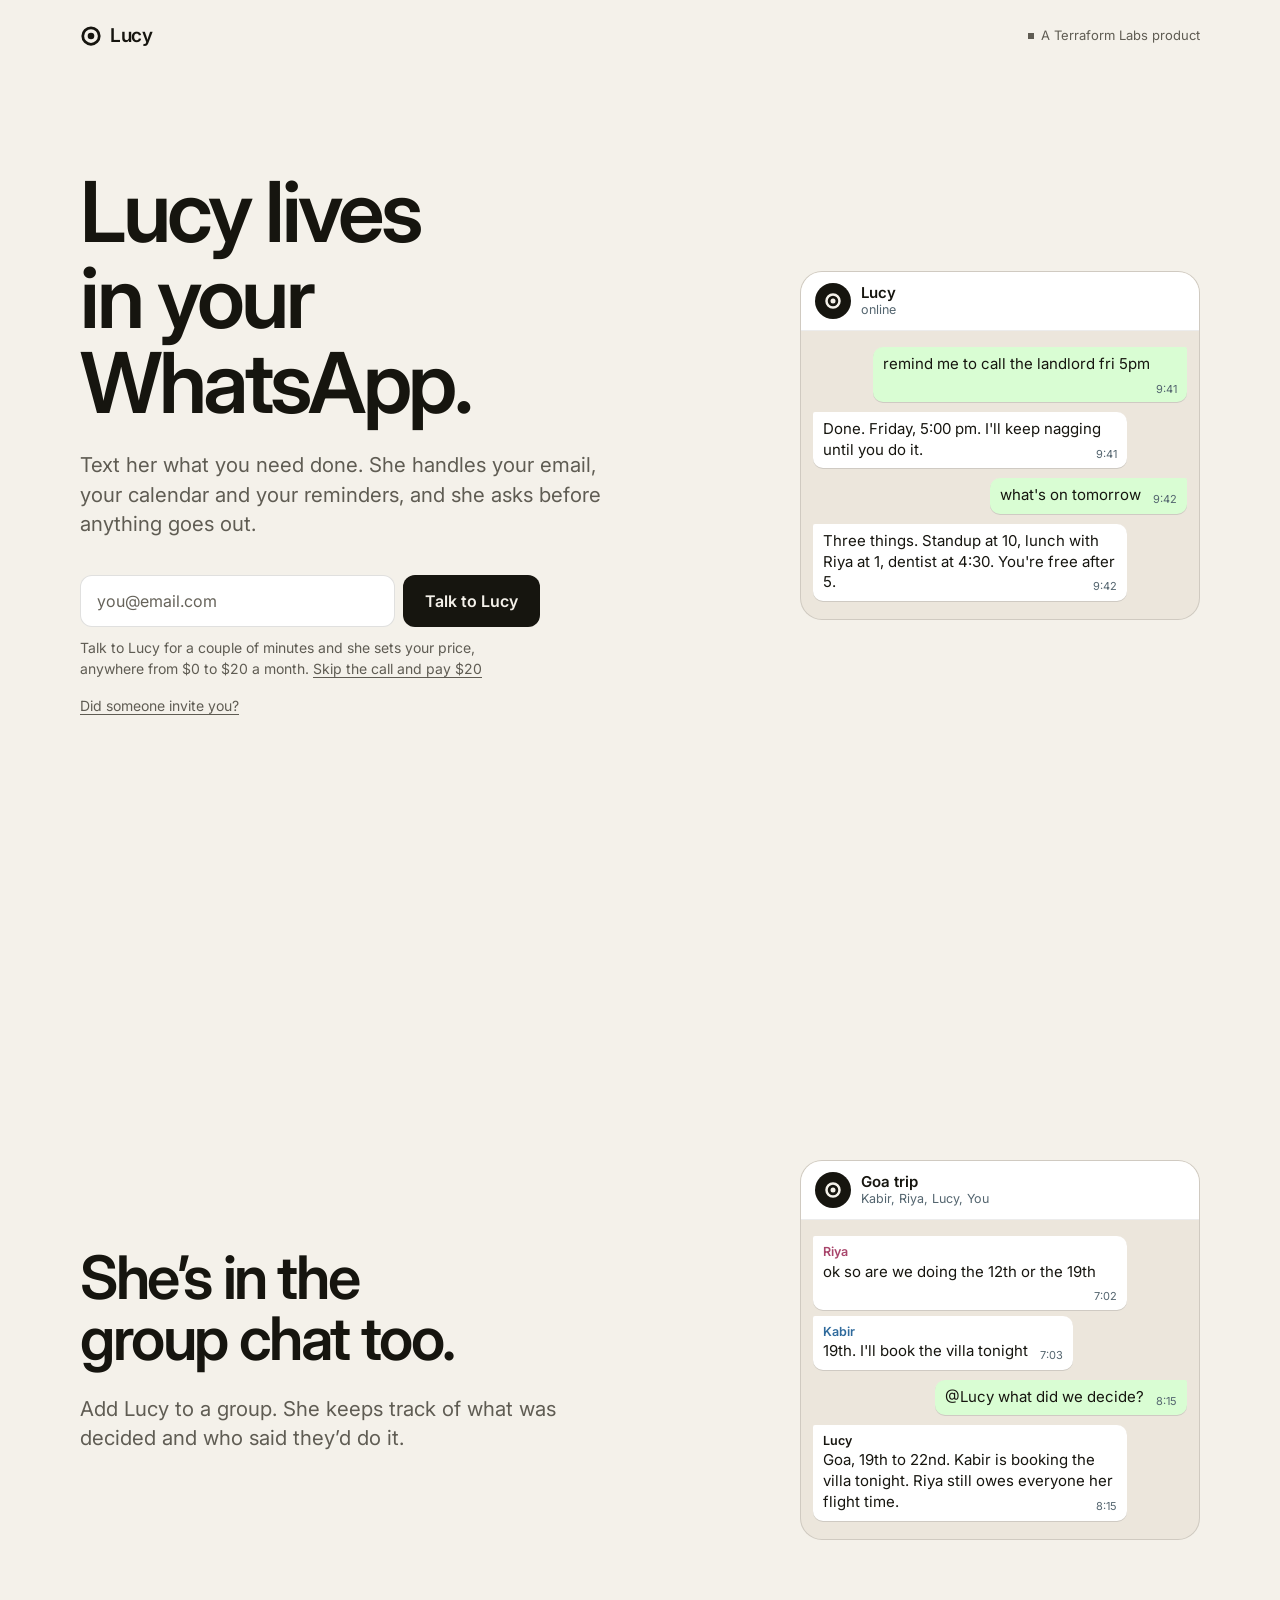
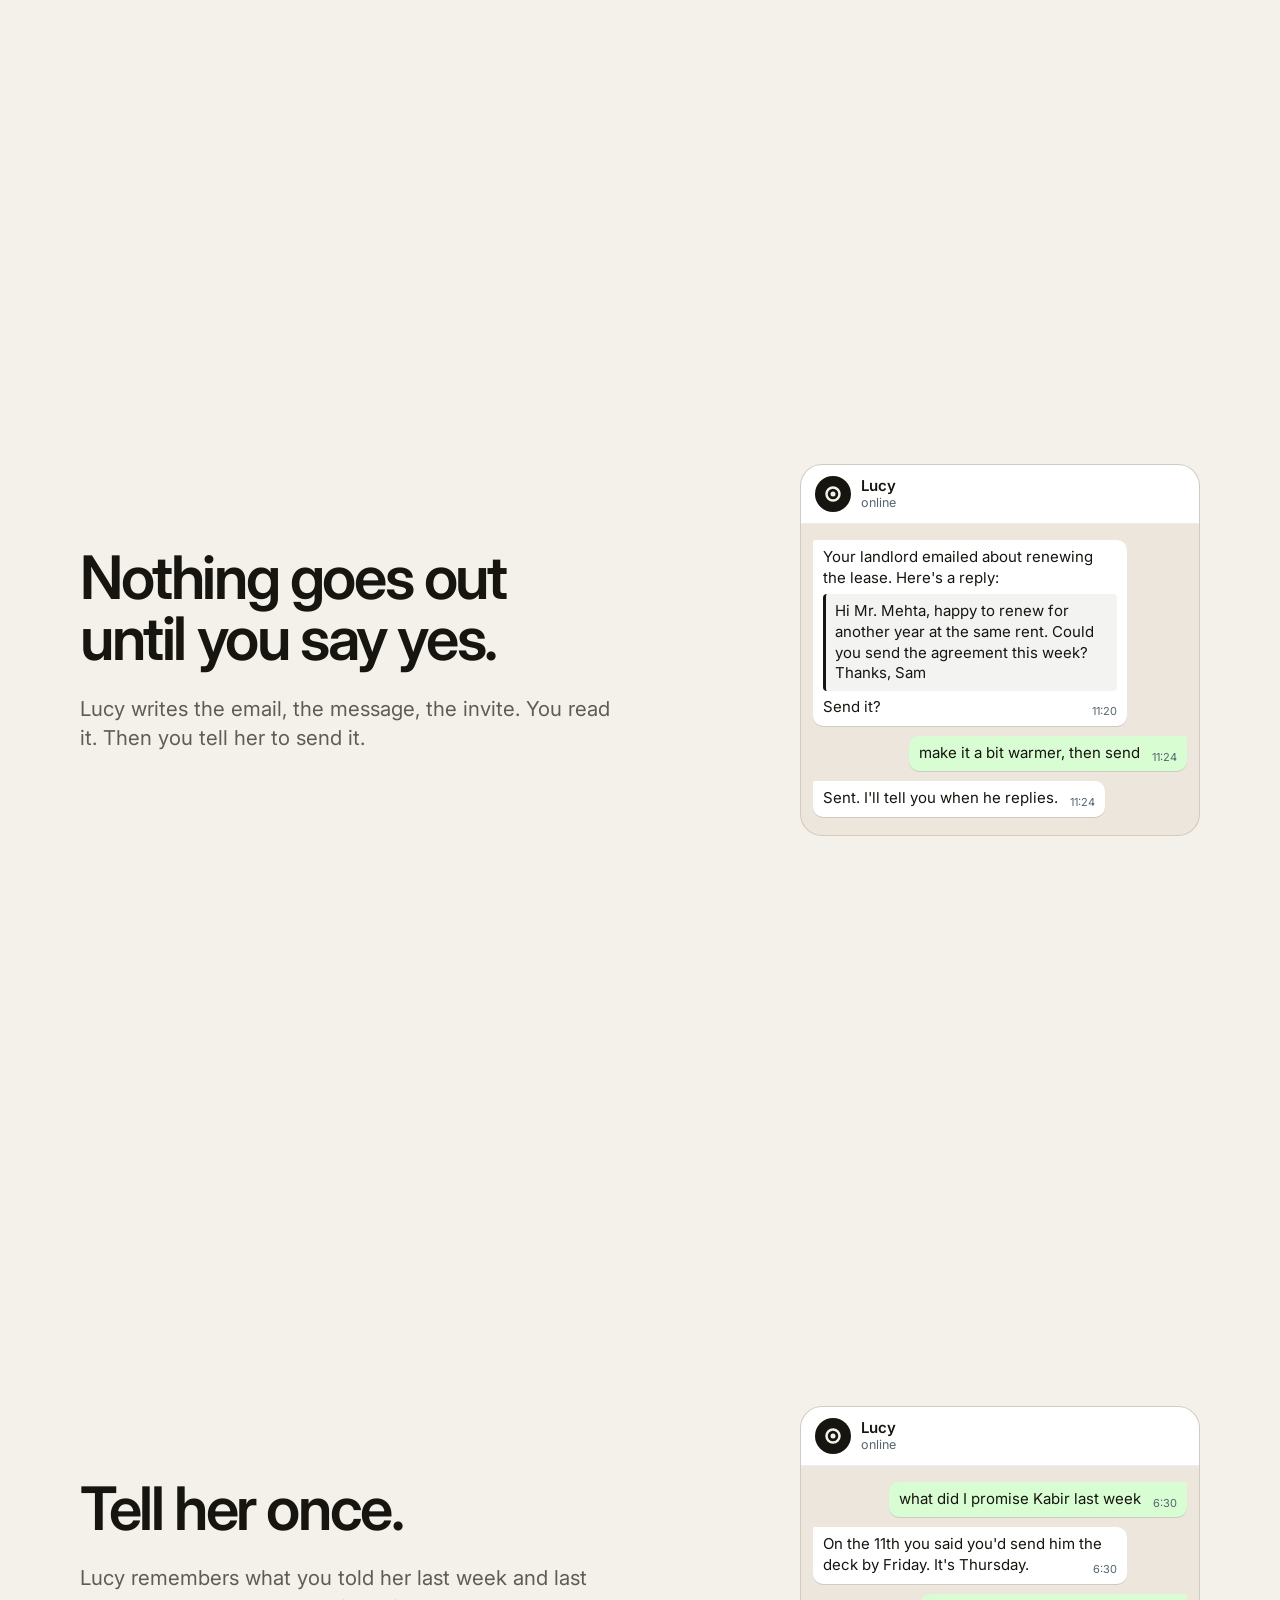
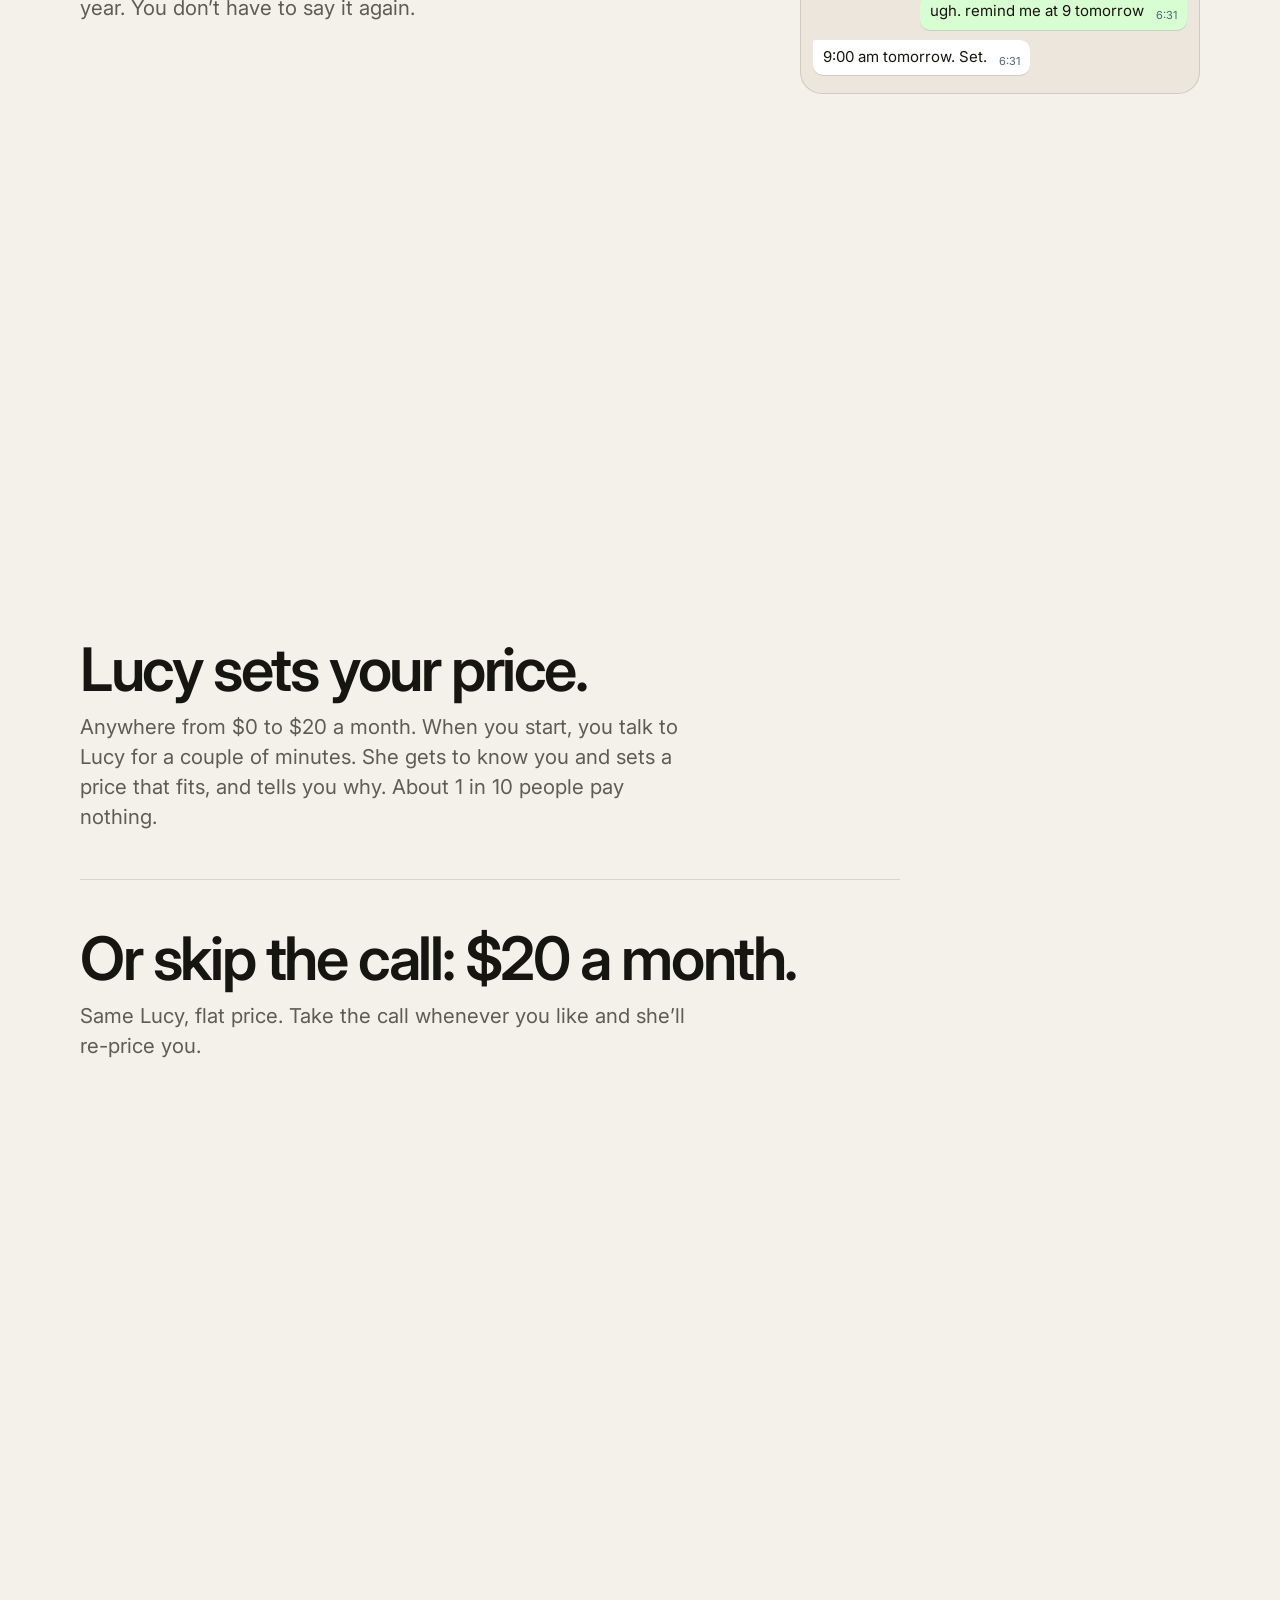
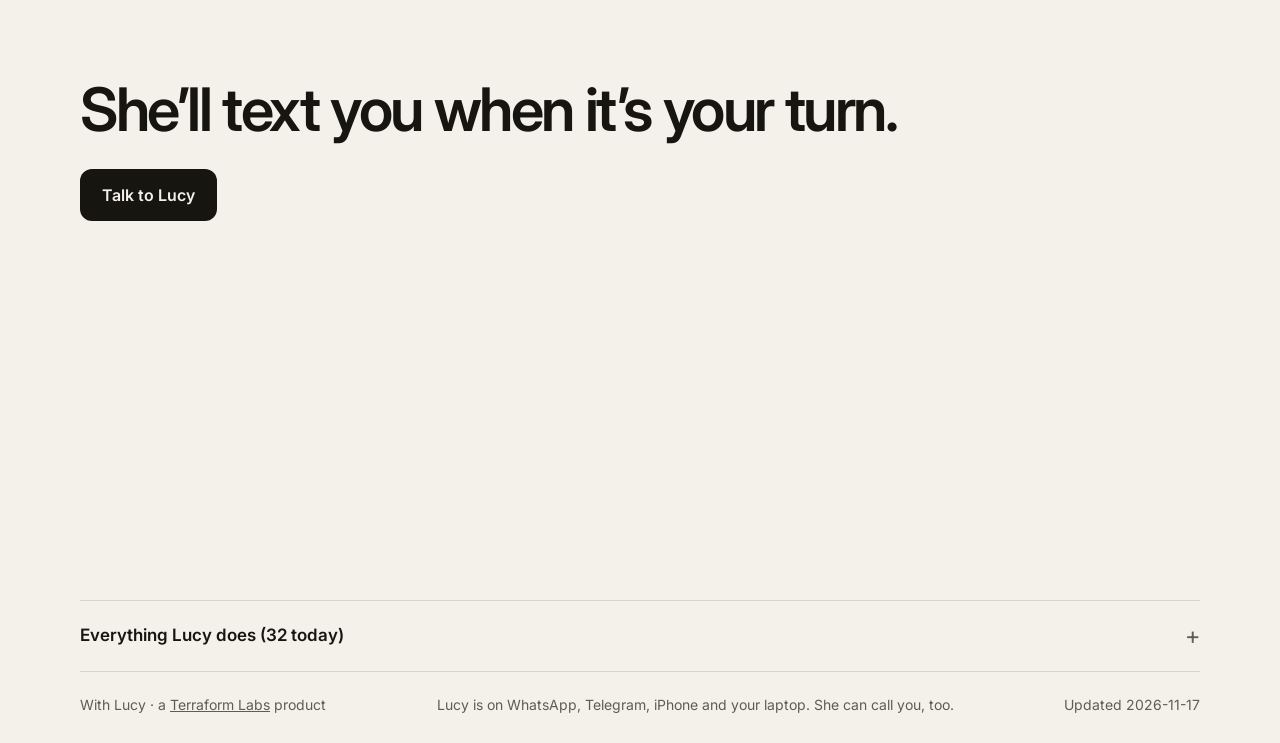
==== index.html @ 72533302 "Lucy pricing: $0-20/mo set by Lucy on a call; skip the call = flat $20 Hero CTA is now 'Talk to Lucy" ====
<!doctype html>
<html lang="en">
<head>
<meta charset="utf-8">
<meta name="viewport" content="width=device-width, initial-scale=1, viewport-fit=cover">
<meta name="theme-color" content="#f4f1ea">
<meta name="description" content="Lucy is an AI assistant who lives in your WhatsApp chats and groups. Text her what you need done. $0&ndash;20 a month, and Lucy sets your price.">
<title>Lucy lives in your WhatsApp</title>
<link rel="icon" href="data:image/svg+xml,%3Csvg xmlns='http://www.w3.org/2000/svg' viewBox='0 0 40 40'%3E%3Crect width='40' height='40' rx='9' fill='%2316150f'/%3E%3Ccircle cx='20' cy='20' r='11' fill='none' stroke='%23f4f1ea' stroke-width='4'/%3E%3Ccircle cx='20' cy='20' r='4.5' fill='%23f4f1ea'/%3E%3C/svg%3E">
<link rel="canonical" href="https://withlucy.ai/">
<meta property="og:type" content="website">
<meta property="og:site_name" content="With Lucy">
<meta property="og:title" content="Lucy lives in your WhatsApp">
<meta property="og:description" content="Lucy is an AI assistant who lives in your WhatsApp chats and groups. Text her what you need done. $0&ndash;20 a month, and Lucy sets your price.">
<meta property="og:url" content="https://withlucy.ai/">
<meta name="twitter:card" content="summary">
<meta name="twitter:title" content="Lucy lives in your WhatsApp">
<meta name="twitter:description" content="Lucy is an AI assistant who lives in your WhatsApp chats and groups. Text her what you need done. $0&ndash;20 a month, and Lucy sets your price.">
<link rel="preconnect" href="https://fonts.googleapis.com">
<link rel="preconnect" href="https://fonts.gstatic.com" crossorigin>
<link rel="stylesheet" href="https://fonts.googleapis.com/css2?family=Inter:opsz,wght@14..32,400..650&display=swap">
<style>
/* Design rules for this page (keep them when editing):
   1. One idea per screen.  2. Show the chat, not a drawing of the product.
   3. One typeface, one ink, paper background. No gradients, glows or decoration.
   4. Every sentence is one you could say out loud to a friend.
   5. One action: join the waitlist. Everything else is a link.
   The only colour on the page is inside the chats. */
:root{
  --bg:#f4f1ea;--ink:#16150f;--soft:#5f5c53;--rule:rgba(22,21,15,.13);
  --chat:#ece6dc;--in:#ffffff;--out:#d9fdd3;--meta:#54656f;
  --pad:clamp(20px,5vw,64px);--w:1120px;
  --sans:"Inter",ui-sans-serif,system-ui,-apple-system,"Segoe UI","Helvetica Neue",Arial,sans-serif;
  --ease:cubic-bezier(.2,.7,.1,1);color-scheme:light}
*{box-sizing:border-box;margin:0;padding:0}
html{background:var(--bg);-webkit-text-size-adjust:100%;scroll-behavior:smooth}
body{background:var(--bg);color:var(--ink);font-family:var(--sans);font-size:17px;line-height:1.5;-webkit-font-smoothing:antialiased;font-optical-sizing:auto;
  padding-left:max(var(--pad),env(safe-area-inset-left,0px));padding-right:max(var(--pad),env(safe-area-inset-right,0px))}
::selection{background:var(--ink);color:var(--bg)}
a{color:inherit}
:focus-visible{outline:2px solid var(--ink);outline-offset:3px;border-radius:4px}
.sr{position:absolute;width:1px;height:1px;overflow:hidden;clip:rect(0 0 0 0);white-space:nowrap}
.skip{position:absolute;left:-999px;top:8px;background:var(--ink);color:var(--bg);padding:10px 14px;border-radius:8px;z-index:9}
.skip:focus{left:8px}

.top{max-width:var(--w);margin:0 auto;height:72px;display:flex;align-items:center;justify-content:space-between;gap:16px}
.tfl{font-size:13px;color:var(--soft);text-decoration:none;display:inline-flex;align-items:center;gap:7px;white-space:nowrap}
.tfl:hover{color:inherit}
.tfl i{width:6px;height:6px;background:currentColor;display:inline-block}
.mark{display:inline-flex;align-items:center;gap:8px;font-weight:600;font-size:19px;letter-spacing:-.02em;text-decoration:none}
.mark svg{width:22px;height:22px}
.mark circle,.av circle{fill:none;stroke:currentColor;stroke-width:5}
.mark .d,.av .d{fill:currentColor;stroke:none}

.screen{max-width:var(--w);margin:0 auto;min-height:100svh;display:grid;grid-template-columns:minmax(0,1.05fr) minmax(0,.95fr);gap:clamp(32px,6vw,96px);align-items:center;padding:clamp(56px,9vh,96px) 0}
.screen.first{min-height:calc(100svh - 72px);padding-top:0}
.screen.solo{grid-template-columns:minmax(0,1fr)}
.screen>.chat{justify-self:end}
h1,h2{font-weight:600;letter-spacing:-.04em;line-height:1.02;text-wrap:balance}
h1{font-size:clamp(44px,6.6vw,84px)}
h2{font-size:clamp(36px,4.8vw,60px)}
.say{margin-top:clamp(16px,2vw,24px);font-size:clamp(18px,1.6vw,21px);line-height:1.45;color:var(--soft);max-width:30em;text-wrap:pretty}

/* waitlist */
.wl{margin-top:clamp(24px,3vw,36px);display:flex;flex-direction:column;gap:10px;max-width:460px}
.wl label{position:absolute;width:1px;height:1px;overflow:hidden;clip:rect(0 0 0 0);white-space:nowrap}
.wl .row{display:flex;gap:8px;flex-wrap:wrap}
.wl input{flex:1 1 200px;min-width:0;height:52px;background:#fff;border:1px solid var(--rule);color:var(--ink);font:400 16px var(--sans);padding:0 16px;border-radius:12px;outline:none}
.wl input::placeholder{color:#66635a}
.wl input:focus{border-color:var(--ink)}
.wl button{height:52px;background:var(--ink);color:var(--bg);border:0;font:600 16px var(--sans);padding:0 22px;border-radius:12px;cursor:pointer}
.wl button:disabled{opacity:.5;cursor:default}
.wl .note{font-size:14px;color:var(--soft)}
.wl .note .skipc{height:auto;background:none;color:var(--soft);font:inherit;padding:0;border-radius:0;text-decoration:underline;text-underline-offset:3px}
.wl .msg{font-size:14px;color:var(--soft)}.wl .msg:empty{display:none}
.inv summary{font-size:14px;color:var(--soft);cursor:pointer;width:max-content;text-decoration:underline;text-underline-offset:3px;list-style:none;padding:6px 0}
.inv summary::-webkit-details-marker{display:none}
.inv input{flex:none;width:100%;margin-top:6px}
.wl:has(.iv:not([hidden])) label{position:static;width:auto;height:auto;clip:auto;font-weight:600;font-size:18px}
.wl:has(.iv:not([hidden])) .inv,.wl:has(.iv:not([hidden])) .note{display:none}

/* chats: the product, shown as it is. data-shot marks each one for replacement with a real capture. */
.chat{width:100%;max-width:400px;background:var(--chat);border:1px solid var(--rule);border-radius:22px;overflow:hidden;font-size:15px;line-height:1.38}
.chat-h{display:flex;align-items:center;gap:10px;padding:11px 14px;background:#fff;border-bottom:1px solid rgba(22,21,15,.08)}
.chat-h b{display:block;font-weight:600;font-size:15px;line-height:1.2}
.chat-h small{display:block;font-size:12.5px;color:var(--meta);line-height:1.3}
.av{width:36px;height:36px;border-radius:50%;background:var(--ink);color:var(--bg);display:grid;place-items:center;flex:none}
.av svg{width:20px;height:20px}
.msgs{list-style:none;display:flex;flex-direction:column;gap:6px;padding:16px 12px 18px}
.m{max-width:84%;padding:7px 10px 8px;border-radius:10px;box-shadow:0 1px .5px rgba(11,20,26,.13);overflow-wrap:anywhere}
.m.in{align-self:flex-start;background:var(--in);border-top-left-radius:2px}
.m.out{align-self:flex-end;background:var(--out);border-top-right-radius:2px}
.m+.m.out,.m.out+.m.in{margin-top:4px}
.m time{float:right;font-size:11px;color:var(--meta);margin:7px 0 -3px 12px}
.m .who{display:block;font-size:12.5px;font-weight:600;margin-bottom:1px}
.w-riya{color:#a8456b}.w-kabir{color:#2f6a9c}.w-lucy{color:var(--ink)}
.m blockquote{margin:6px 0;padding:7px 9px;border-left:3px solid var(--ink);background:rgba(22,21,15,.05);border-radius:4px}
.js .chat .m{opacity:0;transform:translateY(6px)}
.js .chat.on .m{opacity:1;transform:none;transition:opacity .4s var(--ease),transform .4s var(--ease);transition-delay:calc(var(--i)*.45s + .15s)}

/* pricing: two sentences, no cards */
.price{display:grid;gap:clamp(28px,4vw,48px);max-width:820px}
.price p{font-size:clamp(18px,1.6vw,21px);line-height:1.45;color:var(--soft);margin-top:12px;max-width:30em}
.price .t{font-size:clamp(36px,4.8vw,60px);font-weight:600;letter-spacing:-.04em;line-height:1.02;color:var(--ink);margin:0;max-width:none}
.price .max{padding-top:clamp(28px,4vw,48px);border-top:1px solid var(--rule)}

.end{text-align:left}
.cta{display:inline-flex;align-items:center;height:52px;margin-top:28px;padding:0 22px;border-radius:12px;background:var(--ink);color:var(--bg);font-weight:600;font-size:16px;text-decoration:none}

/* the long list, for people who want it */
.all{max-width:var(--w);margin:0 auto;border-top:1px solid var(--rule)}
.all>summary{cursor:pointer;list-style:none;display:flex;justify-content:space-between;align-items:center;gap:16px;padding:22px 0;font-weight:600;font-size:17px}
.all>summary::-webkit-details-marker{display:none}
.all>summary::after{content:"+";font-weight:400;font-size:24px;line-height:1;color:var(--soft)}
.all[open]>summary::after{content:"\2212"}
.grp{padding:8px 0 28px}
.grp h3{font-size:14px;font-weight:600;color:var(--soft);padding:14px 0 10px}
.grp .tag{display:none}
.fi{display:grid;grid-template-columns:minmax(0,15em) minmax(0,1fr);gap:4px 24px;padding:12px 0;border-top:1px solid var(--rule);font-size:15px}
.fi .n{font-weight:600}.fi .n small{font-weight:400;color:var(--soft);margin-left:8px}
.fi .d{color:var(--soft)}
.all .empty{padding:12px 0 28px;color:var(--soft);font-size:15px}

footer{max-width:var(--w);margin:0 auto;border-top:1px solid var(--rule);padding:22px 0 max(28px,env(safe-area-inset-bottom,0px));display:flex;justify-content:space-between;gap:16px;flex-wrap:wrap;font-size:14px;color:var(--soft)}

/* signup chat with Lucy (opens after you join) */
.iv{margin-top:6px;border:1px solid var(--rule);border-radius:18px;overflow:hidden;background:var(--chat);display:flex;flex-direction:column;font-size:15px;line-height:1.4}
.iv[hidden],.wl .row[hidden]{display:none}
.iv .top{max-width:none;margin:0;height:auto;display:flex;align-items:center;gap:12px;padding:10px 12px;background:#fff;border-bottom:1px solid rgba(22,21,15,.08)}
.wl .iv .back{height:auto;background:transparent;color:var(--soft);font:400 14px var(--sans);padding:8px;margin-left:-6px;border-radius:8px}
.wl .iv .back[hidden]{display:inline-block;visibility:hidden}
.iv .who{display:flex;align-items:center;gap:8px;font-weight:600;font-size:15px;margin-right:auto}
.iv .who i{width:8px;height:8px;border-radius:50%;background:var(--ink)}
.iv .dots{display:flex;gap:6px;align-items:center}
.iv .dots i{width:7px;height:7px;border-radius:50%;border:1px solid var(--soft);transition:background .3s var(--ease)}
.iv .dots i.on{background:var(--ink);border-color:var(--ink)}
.iv .dots i.cur{border-color:var(--ink);border-width:2px}
.iv .log{display:flex;flex-direction:column;gap:6px;padding:14px 12px;max-height:min(58vh,480px);min-height:120px;overflow-y:auto;overscroll-behavior:contain;scroll-behavior:smooth}
.iv .b{max-width:86%;padding:7px 10px 8px;border-radius:10px;box-shadow:0 1px .5px rgba(11,20,26,.13);overflow-wrap:anywhere;animation:pop .28s var(--ease) both}
.iv .b.v{align-self:flex-start;background:var(--in);border-top-left-radius:2px}
.iv .b.u{align-self:flex-end;background:var(--out);border-top-right-radius:2px}
.iv .b .h{display:block;margin-top:4px;color:var(--soft);font-size:13px}
.iv .typing{display:inline-flex;gap:4px;align-items:center;padding:12px 14px}
.iv .typing i{width:6px;height:6px;border-radius:50%;background:var(--soft);animation:blink 1s infinite}
.iv .typing i:nth-child(2){animation-delay:.15s}.iv .typing i:nth-child(3){animation-delay:.3s}
.iv .quote{align-self:stretch;max-width:none;display:flex;flex-direction:column;gap:6px;padding:14px 16px}
.iv .price{display:block;max-width:none;font-weight:600;letter-spacing:-.03em;font-size:clamp(30px,8vw,40px);line-height:1.1}
.iv .price small{font-size:.4em;font-weight:400;letter-spacing:0;color:var(--soft)}
.iv .sub{color:var(--soft);font-size:14px}
.iv .pow{margin-top:4px;padding:8px 10px;border-left:3px solid var(--ink);background:rgba(22,21,15,.05);border-radius:4px;font-size:14px}
.iv .fine{color:var(--soft);font-size:12.5px;line-height:1.5;margin-top:4px}
.iv .chips{display:flex;flex-wrap:wrap;gap:8px;padding:0 12px 12px;justify-content:flex-end}
.iv .chips:empty{display:none}
.wl .iv .chips button{height:auto;min-height:44px;background:#fff;color:var(--ink);border:1px solid var(--rule);border-radius:999px;font:400 15px var(--sans);padding:9px 14px;display:inline-flex;align-items:center;gap:8px}
.wl .iv .chips button kbd{font:400 11px ui-monospace,Menlo,monospace;color:var(--soft)}
.wl .iv .chips button[aria-pressed="true"]{background:var(--ink);border-color:var(--ink);color:var(--bg)}
.wl .iv .chips button[aria-pressed="true"] kbd{color:rgba(244,241,234,.75)}
.wl .iv .chips button.go{background:var(--ink);color:var(--bg);border-color:var(--ink);font-weight:600}
.wl .iv .chips button:disabled{opacity:.4}
.iv .say{margin:0;max-width:none;display:flex;gap:8px;padding:10px 12px;background:#fff;border-top:1px solid rgba(22,21,15,.08)}
.iv .say[hidden]{display:none}
.wl .iv .say input{flex:1 1 auto;height:44px;border-radius:999px;font-size:16px;background:#fff}
.wl .iv .say button{height:44px;border-radius:999px;padding:0 18px}
@keyframes pop{from{opacity:0;transform:translateY(6px)}to{opacity:1;transform:none}}
@keyframes blink{0%,80%,100%{opacity:.25}40%{opacity:1}}

@media (max-width:820px){
  .top{height:60px}
  .screen{grid-template-columns:minmax(0,1fr);min-height:0;gap:32px;padding:72px 0}
  .screen.first{min-height:0;padding:28px 0 72px}
  .screen.solo{padding:88px 0}
  .screen>.chat{justify-self:start;max-width:none}
  h1{font-size:clamp(40px,12.4vw,60px)}
  .fi{grid-template-columns:minmax(0,1fr)}
  .wl button{flex:1 1 auto}
  .iv .b{max-width:92%}.iv .log{max-height:62svh}.wl .iv .chips button kbd{display:none}
}
@media (prefers-reduced-motion:reduce){
  html{scroll-behavior:auto}
  .js .chat .m{opacity:1;transform:none;transition:none}
  .iv .b{animation:none}.iv .typing i{animation:none;opacity:.6}.iv .log{scroll-behavior:auto}
}
</style>
</head>
<body>
<a class="skip" href="#wl-email">Skip to sign up</a>
<header class="top"><a class="mark" href="#top" aria-label="Lucy, home"><svg viewBox="0 0 40 40" aria-hidden="true"><circle cx="20" cy="20" r="15"/><circle class="d" cx="20" cy="20" r="6"/></svg>Lucy</a><a class="tfl" href="https://terraformlabs.ai"><i aria-hidden="true"></i>A Terraform Labs product</a></header>

<main id="top">
<section class="screen first" aria-labelledby="h-hero">
  <div>
    <h1 id="h-hero">Lucy lives in your WhatsApp.</h1>
    <p class="say">Text her what you need done. She handles your email, your calendar and your reminders, and she asks before anything goes out.</p>
    <form class="wl" id="wl" novalidate>
      <label for="wl-email">Email</label>
      <div class="row"><input id="wl-email" type="email" name="email" placeholder="you@email.com" autocomplete="email" inputmode="email" required><button id="wl-btn" type="submit">Talk to Lucy</button></div>
      <p class="note">Talk to Lucy for a couple of minutes and she sets your price, anywhere from $0 to $20 a month. <button class="skipc" id="wl-skip" type="button">Skip the call and pay $20</button></p>
      <details class="inv" id="wl-inv"><summary>Did someone invite you?</summary>
        <input id="wl-ref" type="text" name="ref_visible" maxlength="32" placeholder="Their name or code" aria-label="Who invited you? Their name or code" autocomplete="off">
      </details>
      <input type="hidden" id="wl-ref-h" name="ref">
      <div class="msg" id="wl-msg" role="status"></div>
      <div class="iv" id="wl-iv" hidden aria-live="polite"></div>
    </form>
  </div>
<figure class="chat" data-shot="dm" aria-label="A WhatsApp chat with Lucy">
  <div class="chat-h"><span class="av" aria-hidden="true"><svg viewBox="0 0 40 40"><circle cx="20" cy="20" r="13"/><circle class="d" cx="20" cy="20" r="5"/></svg></span><span><b>Lucy</b><small>online</small></span></div>
  <ol class="msgs">
    <li class="m out" style="--i:0"><span class="sr">You: </span>remind me to call the landlord fri 5pm<time>9:41</time></li>
    <li class="m in" style="--i:1"><span class="sr">Lucy: </span>Done. Friday, 5:00 pm. I'll keep nagging until you do it.<time>9:41</time></li>
    <li class="m out" style="--i:2"><span class="sr">You: </span>what's on tomorrow<time>9:42</time></li>
    <li class="m in" style="--i:3"><span class="sr">Lucy: </span>Three things. Standup at 10, lunch with Riya at 1, dentist at 4:30. You're free after 5.<time>9:42</time></li>
  </ol>
</figure>
</section>

<section class="screen" aria-labelledby="h-group">
  <div>
    <h2 id="h-group">She&rsquo;s in the group chat too.</h2>
    <p class="say">Add Lucy to a group. She keeps track of what was decided and who said they&rsquo;d do it.</p>
  </div>
<figure class="chat" data-shot="group" aria-label="A WhatsApp group chat with Lucy in it">
  <div class="chat-h"><span class="av" aria-hidden="true"><svg viewBox="0 0 40 40"><circle cx="20" cy="20" r="13"/><circle class="d" cx="20" cy="20" r="5"/></svg></span><span><b>Goa trip</b><small>Kabir, Riya, Lucy, You</small></span></div>
  <ol class="msgs">
    <li class="m in" style="--i:0"><span class="who w-riya">Riya</span>ok so are we doing the 12th or the 19th<time>7:02</time></li>
    <li class="m in" style="--i:1"><span class="who w-kabir">Kabir</span>19th. I'll book the villa tonight<time>7:03</time></li>
    <li class="m out" style="--i:2"><span class="sr">You: </span>@Lucy what did we decide?<time>8:15</time></li>
    <li class="m in" style="--i:3"><span class="who w-lucy">Lucy</span>Goa, 19th to 22nd. Kabir is booking the villa tonight. Riya still owes everyone her flight time.<time>8:15</time></li>
  </ol>
</figure>
</section>

<section class="screen" aria-labelledby="h-yes">
  <div>
    <h2 id="h-yes">Nothing goes out until you say yes.</h2>
    <p class="say">Lucy writes the email, the message, the invite. You read it. Then you tell her to send it.</p>
  </div>
<figure class="chat" data-shot="approve" aria-label="Lucy drafts an email and waits for a yes before sending">
  <div class="chat-h"><span class="av" aria-hidden="true"><svg viewBox="0 0 40 40"><circle cx="20" cy="20" r="13"/><circle class="d" cx="20" cy="20" r="5"/></svg></span><span><b>Lucy</b><small>online</small></span></div>
  <ol class="msgs">
    <li class="m in" style="--i:0"><span class="sr">Lucy: </span>Your landlord emailed about renewing the lease. Here's a reply:<blockquote>Hi Mr. Mehta, happy to renew for another year at the same rent. Could you send the agreement this week? Thanks, Sam</blockquote>Send it?<time>11:20</time></li>
    <li class="m out" style="--i:1"><span class="sr">You: </span>make it a bit warmer, then send<time>11:24</time></li>
    <li class="m in" style="--i:2"><span class="sr">Lucy: </span>Sent. I'll tell you when he replies.<time>11:24</time></li>
  </ol>
</figure>
</section>

<section class="screen" aria-labelledby="h-mem">
  <div>
    <h2 id="h-mem">Tell her once.</h2>
    <p class="say">Lucy remembers what you told her last week and last year. You don&rsquo;t have to say it again.</p>
  </div>
<figure class="chat" data-shot="memory" aria-label="Lucy recalls a promise from last week">
  <div class="chat-h"><span class="av" aria-hidden="true"><svg viewBox="0 0 40 40"><circle cx="20" cy="20" r="13"/><circle class="d" cx="20" cy="20" r="5"/></svg></span><span><b>Lucy</b><small>online</small></span></div>
  <ol class="msgs">
    <li class="m out" style="--i:0"><span class="sr">You: </span>what did I promise Kabir last week<time>6:30</time></li>
    <li class="m in" style="--i:1"><span class="sr">Lucy: </span>On the 11th you said you'd send him the deck by Friday. It's Thursday.<time>6:30</time></li>
    <li class="m out" style="--i:2"><span class="sr">You: </span>ugh. remind me at 9 tomorrow<time>6:31</time></li>
    <li class="m in" style="--i:3"><span class="sr">Lucy: </span>9:00 am tomorrow. Set.<time>6:31</time></li>
  </ol>
</figure>
</section>

<section class="screen solo" id="pricing" aria-labelledby="h-price">
  <div class="price">
    <div>
      <h2 id="h-price">Lucy sets your price.</h2>
      <p>Anywhere from $0 to $20 a month. When you start, you talk to Lucy for a couple of minutes. She gets to know you and sets a price that fits, and tells you why. About 1 in 10 people pay nothing.</p>
    </div>
    <div class="max">
      <p class="t">Or skip the call: $20 a month.</p>
      <p>Same Lucy, flat price. Take the call whenever you like and she&rsquo;ll re-price you.</p>
    </div>
  </div>
</section>

<section class="screen solo end" aria-labelledby="h-end">
  <div>
    <h2 id="h-end">She&rsquo;ll text you when it&rsquo;s your turn.</h2>
    <a class="cta" href="#wl" id="cta-end">Talk to Lucy</a>
  </div>
</section>
</main>

<details class="all" id="features">
  <summary><span>Everything Lucy does<span id="feat-n"></span></span></summary>
  <div id="feat-list"><p class="empty">Loading&hellip;</p></div>
</details>

<footer><span>With Lucy · a <a href="https://terraformlabs.ai">Terraform Labs</a> product</span><span>Lucy is on WhatsApp, Telegram, iPhone and your laptop. She can call you, too.</span><span id="feat-upd"></span></footer>

<script>
(function(){
  var root=document.documentElement;root.classList.add('js');
  // Chats play once, in order, when they scroll into view. Without JS or with reduced motion they are simply there.
  var chats=[].slice.call(document.querySelectorAll('.chat'));
  if('IntersectionObserver' in window){
    var io=new IntersectionObserver(function(es){es.forEach(function(e){if(e.isIntersecting){e.target.classList.add('on');io.unobserve(e.target)}})},{threshold:.35});
    chats.forEach(function(c){io.observe(c)});
  } else chats.forEach(function(c){c.classList.add('on')});
  // The closing button takes you back to the one form on the page.
  var end=document.getElementById('cta-end'),email=document.getElementById('wl-email');
  end.addEventListener('click',function(ev){ev.preventDefault();document.getElementById('wl').scrollIntoView({block:'center'});setTimeout(function(){email.focus({preventScroll:true})},450)});
  // An invite link (?ref=) or a remembered one opens the invite field so the code is visible.
  try{if(new URLSearchParams(location.search).get('ref')||localStorage.getItem('vision-wl-ref'))document.getElementById('wl-inv').open=true}catch(_){}
})();
</script>

<script src="interview-core.js"></script>
<script>
(function(){
  // Waitlist signup + chat interview with Lucy. All copy, reactions and branches come from the server config
  // (personal-agent data/waitlist-interview.json). Everything user- or server-provided goes in via textContent, never innerHTML.
  var BASE='https://arnavs-mac-mini.tail43dee0.ts.net:8443/api/waitlist';
  var VI=window.VisionInterview,DRAFT='vision-wl-draft';
  var f=document.getElementById('wl'),m=document.getElementById('wl-msg'),b=document.getElementById('wl-btn'),e=document.getElementById('wl-email'),iv=document.getElementById('wl-iv');
  var row=f.querySelector('.row'),lab=f.querySelector('label');
  // Ambassador referral: ?ref=<code> is kept in localStorage so it survives the interview and a later visit. The
  // visible field is prefilled from it; whatever is in the field at submit is what gets sent (and remembered).
  var REF='vision-wl-ref',refIn=document.getElementById('wl-ref'),refH=document.getElementById('wl-ref-h');
  function getRef(){try{return localStorage.getItem(REF)||''}catch(_){return ''}}
  function setRef(v){try{if(v)localStorage.setItem(REF,v)}catch(_){}}
  var urlRef=VI.normalizeRef(new URLSearchParams(location.search).get('ref'));
  if(urlRef)setRef(urlRef);
  var refNow=urlRef||VI.normalizeRef(getRef());
  refIn.value=refNow;refH.value=refNow;
  var reduce=window.matchMedia&&matchMedia('(prefers-reduced-motion: reduce)').matches;
  var hover=window.matchMedia&&matchMedia('(hover: hover)').matches;
  var skip=false,sk=document.getElementById('wl-skip');
  var S={email:'',token:'',cfg:null,qs:[],i:0,ans:{},notes:{},reacts:{},typed:{},busy:false,ended:false,status:'new'};
  var U={};

  function el(t,c,txt){var n=document.createElement(t);if(c)n.className=c;if(txt!=null)n.textContent=txt;return n}
  function post(path,body){return fetch(BASE+path,{method:'POST',headers:{'Content-Type':'application/json'},body:JSON.stringify(body)}).then(function(r){return r.json().catch(function(){return{}}).then(function(j){if(!r.ok)throw j;return j})})}
  function money(n){return '$'+(Math.round(n)===n?n:n.toFixed(2))}
  function C(k,d){var c=(S.cfg&&S.cfg.chat)||{};return c[k]!=null?c[k]:d}
  function lines(v){return [].concat(v==null?[]:v)}
  function store(){try{localStorage.setItem(DRAFT,JSON.stringify({email:S.email,ans:S.ans,notes:S.notes,reacts:S.reacts,typed:S.typed}))}catch(_){}}
  function loadDraft(email){try{var d=JSON.parse(localStorage.getItem(DRAFT)||'null');return d&&d.email===email?d:null}catch(_){return null}}
  function clearDraft(){try{localStorage.removeItem(DRAFT)}catch(_){}}

  // ---- layout: header (back, name, progress dots) / log / chips / composer
  function build(){
    iv.textContent='';
    var top=el('div','top');
    U.back=el('button','back','← '+C('back','Back'));U.back.type='button';U.back.addEventListener('click',goBack);
    var who=el('span','who');who.appendChild(el('i'));who.appendChild(document.createTextNode('Lucy'));
    U.dots=el('div','dots');U.dots.setAttribute('role','img');
    S.qs.forEach(function(){U.dots.appendChild(el('i'))});
    top.appendChild(U.back);top.appendChild(who);top.appendChild(U.dots);
    U.log=el('div','log');U.log.setAttribute('role','log');U.log.setAttribute('aria-live','polite');U.log.setAttribute('aria-label','Chat with Lucy');
    U.chips=el('div','chips');U.chips.setAttribute('role','group');
    U.say=el('div','say');
    U.inp=el('input');U.inp.type='text';U.inp.maxLength=200;U.inp.placeholder=C('typePlaceholder','Or type your answer');U.inp.setAttribute('aria-label',C('typePlaceholder','Type your answer'));U.inp.autocomplete='off';
    U.send=el('button',null,C('send','Send'));U.send.type='button';
    U.inp.addEventListener('keydown',function(ev){if(ev.key==='Enter'){ev.preventDefault();typed()}});
    U.send.addEventListener('click',typed);
    U.say.appendChild(U.inp);U.say.appendChild(U.send);
    iv.appendChild(top);iv.appendChild(U.log);iv.appendChild(U.chips);iv.appendChild(U.say);
    iv.addEventListener('keydown',hotkeys);
  }
  function progress(){
    var ds=U.dots.children;
    for(var k=0;k<ds.length;k++){ds[k].className=k<S.i||S.ended?'on':(k===S.i?'cur':'')}
    U.dots.setAttribute('aria-label',VI.fill(C('progress','Question {n} of {total}'),{n:Math.min(S.i+1,S.qs.length),total:S.qs.length}));
    U.back.hidden=S.ended||S.i===0;
  }
  function scroll(){U.log.scrollTop=U.log.scrollHeight}
  function bubble(cls,text,hint){var n=el('div','b '+cls,text);if(hint)n.appendChild(el('span','h',hint));U.log.appendChild(n);scroll();return n}

  // Lucy "types" each line: dots for a beat, then the bubble. Lines run one after another.
  function say(items,done){
    items=items.filter(Boolean);
    (function next(k){
      if(k>=items.length){if(done)done();return}
      var it=typeof items[k]==='string'?{text:items[k]}:items[k];
      var ms=reduce?0:Math.min(950,Math.max(380,(it.text||'').length*14));
      var t=el('div','b v typing');t.setAttribute('aria-hidden','true');t.appendChild(el('i'));t.appendChild(el('i'));t.appendChild(el('i'));
      var sr=el('span','sr',C('typing','Lucy is typing'));
      if(ms){U.log.appendChild(t);U.log.appendChild(sr);scroll()}
      setTimeout(function(){
        if(t.parentNode)t.remove();if(sr.parentNode)sr.remove();
        var n=it.node||bubble('v'+(it.q?' q':''),it.text,it.hint);if(it.node){U.log.appendChild(n);scroll()}
        next(k+1);
      },ms);
    })(0);
  }

  function cur(){return VI.resolve(S.qs[S.i],S.ans)}
  function labelsOf(rq,ids){return lines(ids).map(function(id){var o=rq.options.filter(function(x){return x.id===id})[0];return o?o.label:id})}

  // ---- the current question's chips
  function chips(){
    U.chips.textContent='';U.say.hidden=S.ended;
    if(S.ended)return;
    var rq=cur(),multi=rq.type==='multi',sel=lines(S.ans[rq.id]);
    U.chips.setAttribute('aria-label',rq.text);
    rq.options.forEach(function(o,k){
      var btn=el('button');btn.type='button';btn.appendChild(document.createTextNode(o.label));
      if(k<9&&hover){var kb=el('kbd',null,String(k+1));kb.setAttribute('aria-hidden','true');btn.appendChild(kb)}
      btn.setAttribute('aria-pressed',sel.indexOf(o.id)>=0?'true':'false');btn.dataset.id=o.id;
      btn.addEventListener('click',function(){
        if(S.busy)return;
        if(multi){btn.setAttribute('aria-pressed',btn.getAttribute('aria-pressed')==='true'?'false':'true');U.go.disabled=!picked().length}
        else answer([o.id],null);
      });
      U.chips.appendChild(btn);
    });
    if(multi){U.go=el('button','go',C('done','Done'));U.go.type='button';U.go.disabled=!sel.length;U.go.addEventListener('click',function(){if(!S.busy&&picked().length)answer(picked(),null)});U.chips.appendChild(U.go)}
    U.inp.value='';
    if(hover){var first=U.chips.querySelector('button');if(first)first.focus({preventScroll:true})}
  }
  function picked(){return [].slice.call(U.chips.querySelectorAll('button[aria-pressed="true"]')).map(function(x){return x.dataset.id})}

  function hotkeys(ev){
    if(S.busy||S.ended||ev.target===U.inp||ev.metaKey||ev.ctrlKey||ev.altKey)return;
    var n=parseInt(ev.key,10);
    if(n>=1&&n<=9){var btn=U.chips.querySelectorAll('button:not(.go)')[n-1];if(btn){ev.preventDefault();btn.click()}}
    else if(ev.key==='Backspace'&&!U.back.hidden){ev.preventDefault();goBack()}
  }

  // Typed answer: match to chip(s) via config keywords/number ranges; otherwise keep it as a note and ask for the closest chip.
  function typed(){
    if(S.busy||S.ended)return;
    var t=U.inp.value.replace(/\s+/g,' ').trim().slice(0,200);if(!t)return;
    var rq=cur(),r=VI.matchText(rq,t);
    U.inp.value='';
    if(r.ids.length){
      if(rq.type==='multi')r.ids=r.ids.concat(picked().filter(function(id){return r.ids.indexOf(id)<0}));
      answer(r.ids,t);return;
    }
    S.busy=true;bubble('u',t);
    if(rq.note)S.notes[rq.id]=t;
    say([rq.reactNote||C('pickFirst','Pick the closest one.')],function(){S.busy=false;store();chips()});
  }

  function answer(ids,text){
    var rq=cur();S.busy=true;
    S.ans[rq.id]=rq.type==='multi'?ids:ids[0];
    if(text){S.notes[rq.id]=text;S.typed[rq.id]=text}else delete S.typed[rq.id];
    var note=S.notes[rq.id]||'';
    S.reacts[rq.id]=VI.reaction(rq,S.ans[rq.id],rq.options.some(function(o){return o.text&&ids.indexOf(o.id)>=0})?note:'');
    U.chips.textContent='';
    bubble('u',text||VI.joinAnd(labelsOf(rq,ids)));
    S.i++;store();
    if(S.i<S.qs.length){var nq=cur();say([S.reacts[rq.id],{text:nq.text,hint:nq.hint,q:true}],function(){S.busy=false;progress();chips()});progress()}
    else{S.ended=true;progress();U.say.hidden=true;say([S.reacts[rq.id],C('working','Working out your price...')],submit)}
  }

  function payload(){
    var a={};S.qs.forEach(function(q){a[q.id]=S.ans[q.id];if(S.notes[q.id])a[q.id+':text']=S.notes[q.id]});return a;
  }
  function submit(){
    S.busy=true;
    post('/interview',{email:S.email,token:S.token,answers:payload()}).then(function(r){
      var q=r.quote,card=el('div','b v quote');
      var p=el('div','price',q.monthly===0?'Free':money(q.monthly));if(q.monthly!==0)p.appendChild(el('small',null,' '+C('perMonth','/ month')));card.appendChild(p);
      if(q.monthly!==0)card.appendChild(el('div','sub',VI.fill(C('yearly','or {yearly} / year'),{yearly:money(q.yearly)})));
      if(q.reason)card.appendChild(el('div','pow',q.reason));
      card.appendChild(el('div','fine','This is a quote, not a charge. Ask Lucy any time and she\'ll re-price you.'));
      clearDraft();S.busy=false;
      say([C('thanks',S.cfg.thanks||"Thanks! You're on the list."),{node:card,text:'..........................'}]);
    }).catch(function(){
      S.busy=false;
      say([C('error',"You're on the list, but I couldn't save your answers just now.")],function(){
        var r=el('button','go',C('retry','Try again'));r.type='button';
        r.addEventListener('click',function(){U.chips.textContent='';say([C('working','Working out your price...')],submit)});
        U.chips.appendChild(r);r.focus({preventScroll:true});
      });
    });
  }

  // Back: drop the current question, reopen the previous one with its answer still selected. Repaints instantly.
  function goBack(){
    if(S.busy||S.ended||S.i===0)return;
    S.i--;delete S.reacts[S.qs[S.i].id];store();repaint();
  }
  function repaint(){
    U.log.textContent='';
    lines(S.status==='resume'?C('welcomeBack',[]):C('hello',[S.cfg.intro])).forEach(function(t){bubble('v',t)});
    for(var k=0;k<S.i;k++){
      var rq=VI.resolve(S.qs[k],S.ans);
      bubble('v q',rq.text,rq.hint);
      bubble('u',S.typed[rq.id]||VI.joinAnd(labelsOf(rq,S.ans[rq.id])));
      if(S.reacts[rq.id])bubble('v',S.reacts[rq.id]);
    }
    var c=cur();bubble('v q',c.text,c.hint);
    progress();chips();
  }

  function start(r,email){
    S.email=email;S.token=r.token;S.cfg=r.interview;S.qs=r.interview.questions;S.status=r.status||'new';
    S.ans={};S.notes={};S.reacts={};S.typed={};S.i=0;S.ended=false;
    var d=loadDraft(email);
    if(d){S.ans=d.ans||{};S.notes=d.notes||{};S.reacts=d.reacts||{};S.typed=d.typed||{};S.i=Math.min(VI.firstOpen(S.qs,S.ans),S.qs.length-1)}
    row.hidden=true;lab.textContent="You're on the list";m.textContent='';iv.hidden=false;
    build();progress();
    var intro=lines(S.status==='resume'?C('welcomeBack',[]):C('hello',[S.cfg.intro]));
    if(S.i>0){repaint();return}
    S.busy=true;var q0=cur();
    say(intro.concat([{text:q0.text,hint:q0.hint,q:true}]),function(){S.busy=false;chips()});
  }

  sk.addEventListener('click',function(){skip=true;if(f.requestSubmit)f.requestSubmit();else f.dispatchEvent(new Event('submit',{cancelable:true}))});
  // Skipped the call: flat $20/month. The call stays one tap away and re-prices them.
  function skipped(r,email){
    row.hidden=true;lab.textContent="You're on the list";sk.hidden=true;
    m.textContent="You're on the list at a flat $20 a month. Talk to Lucy any time and she'll set your price instead.";
    if(!r.interview||!r.token||!(r.interview.questions||[]).length)return;
    var t=el('button','go','Talk to Lucy now');t.type='button';
    t.addEventListener('click',function(){t.remove();start(r,email)});m.appendChild(document.createElement('br'));m.appendChild(t);
  }

  f.addEventListener('submit',function(ev){
    ev.preventDefault();
    if(!iv.hidden)return;
    var v=e.value.trim();
    if(!/^[^@\s]+@[^@\s]+\.[^@\s]+$/.test(v)){m.textContent='Enter a valid email.';skip=false;return}
    var ref=VI.normalizeRef(refIn.value);refH.value=ref;setRef(ref);
    b.disabled=true;m.textContent='Adding you...';
    post('',{email:v,ref:ref}).then(function(r){
      m.textContent="You're on the list.";e.value='';
      if(r.status==='done'){S.cfg={chat:r.chat||{}};m.textContent=C('alreadyDone',"You're already on the list.");return}
      if(skip){skipped(r,v.toLowerCase());return}
      if(!r.interview||!r.token||!(r.interview.questions||[]).length)return;
      start(r,v.toLowerCase());
    }).catch(function(){m.textContent='Something went wrong. Try again.';b.disabled=false;skip=false;});
  });
})();
</script>

<script>
(function(){
  // "Everything Lucy does": rendered from features.json. Live features are plain; the rest are marked "soon".
  var list=document.getElementById('feat-list');
  function esc(t){return String(t).replace(/[&<>"]/g,function(c){return{'&':'&amp;','<':'&lt;','>':'&gt;','"':'&quot;'}[c]})}
  fetch('features.json',{cache:'no-cache'}).then(function(r){return r.json()}).then(function(d){
    var cats=(d.categories||[]).slice().sort(function(a,b){return (b.essential?1:0)-(a.essential?1:0)});
    var all=(d.features||[]).filter(function(f){return !f.removed&&/^(live|building|planned)$/.test(f.status)});
    if(!cats.length)cats=[{id:'',name:'Features'}];
    var by={};all.forEach(function(f){var k=cats.some(function(c){return c.id===f.category})?f.category:cats[cats.length-1].id;(by[k]=by[k]||[]).push(f)});
    document.getElementById('feat-n').textContent=' ('+all.filter(function(f){return f.status==='live'}).length+' today)';
    if(d.updated)document.getElementById('feat-upd').textContent='Updated '+d.updated;
    list.innerHTML=cats.map(function(g){
      var items=(by[g.id]||[]).sort(function(a,b){return (a.status==='live'?0:1)-(b.status==='live'?0:1)});
      return '<div class="grp" id="grp-'+esc(g.id)+'"><h3>'+esc(g.name)+'</h3>'+items.map(function(f){
        return '<div class="fi"><span class="n">'+esc(f.name)+(f.status==='live'?'':'<small>soon</small>')+'</span><span class="d">'+esc(f.description||'')+'</span></div>'}).join('')+'</div>'
    }).join('');
  }).catch(function(){list.innerHTML='<p class="empty">Could not load the list.</p>'});
  if(location.hash==='#features')document.getElementById('features').open=true;
})();
</script>
</body>
</html>
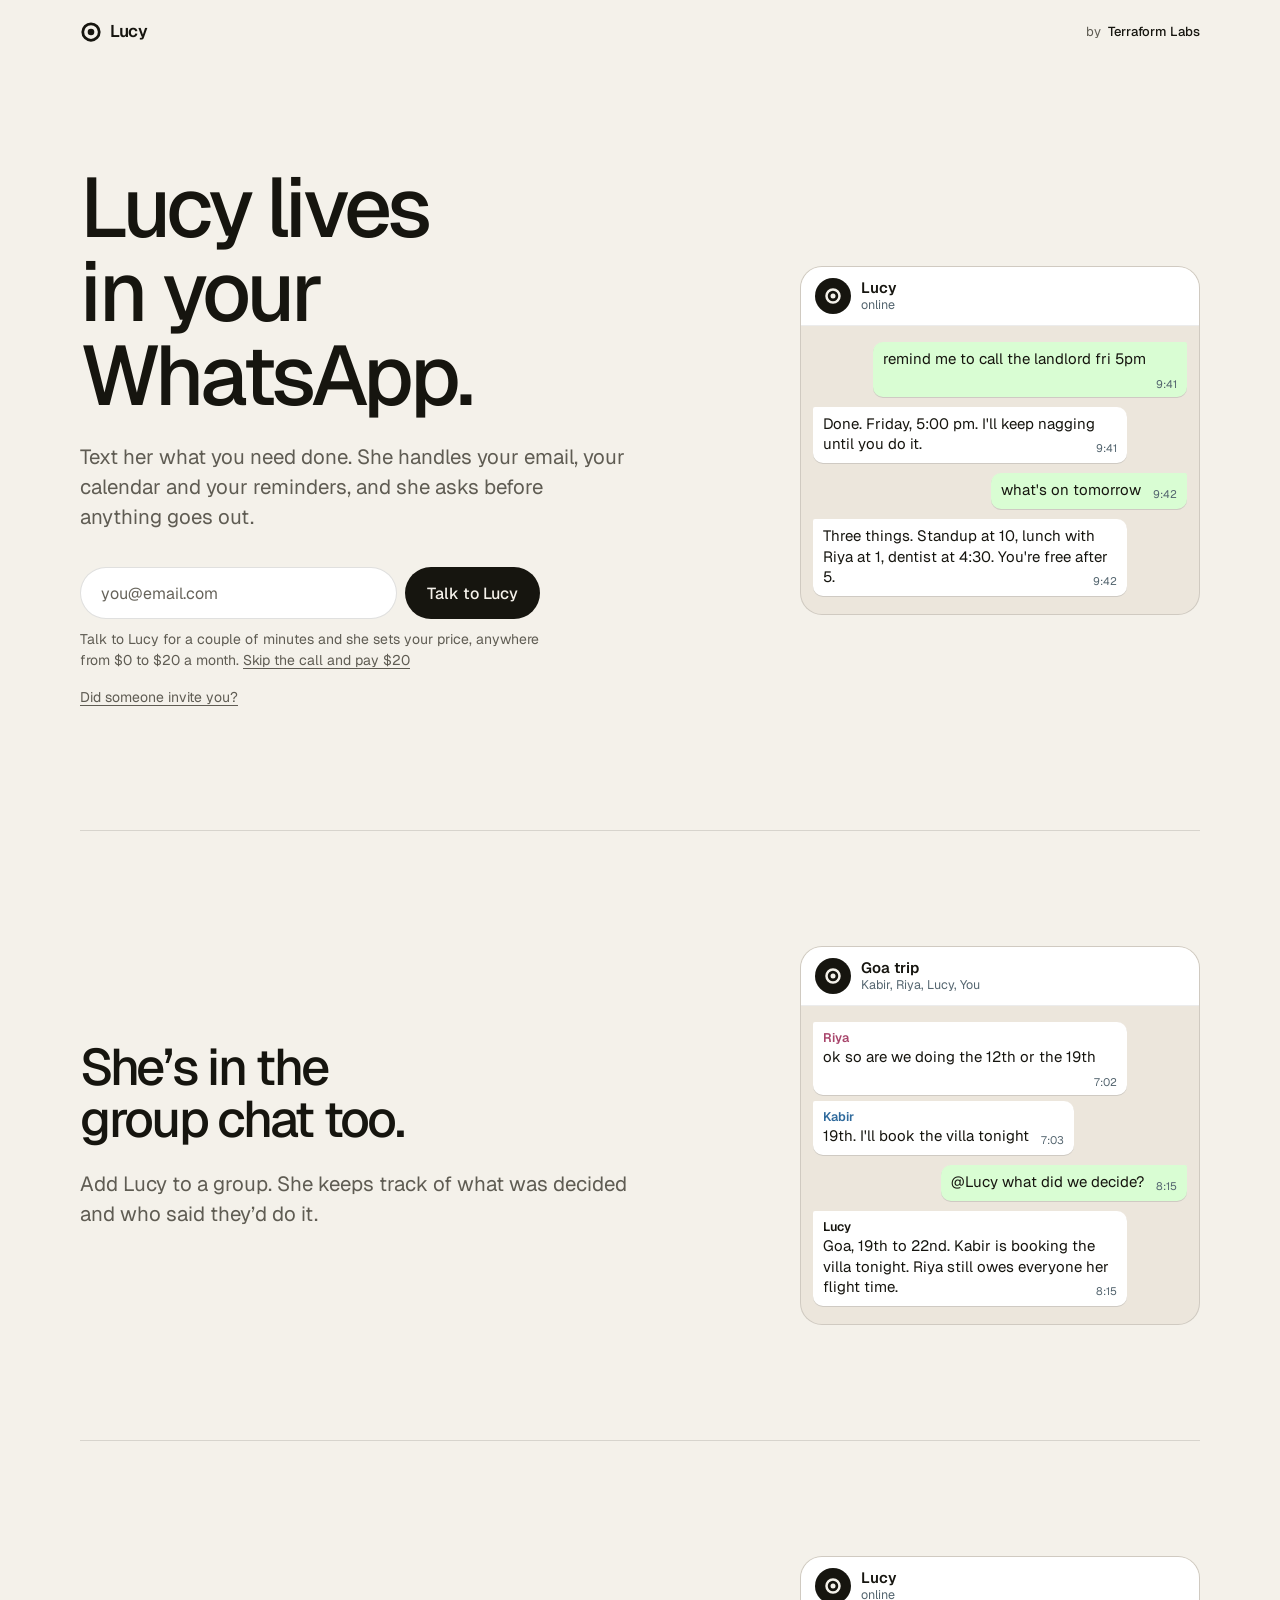
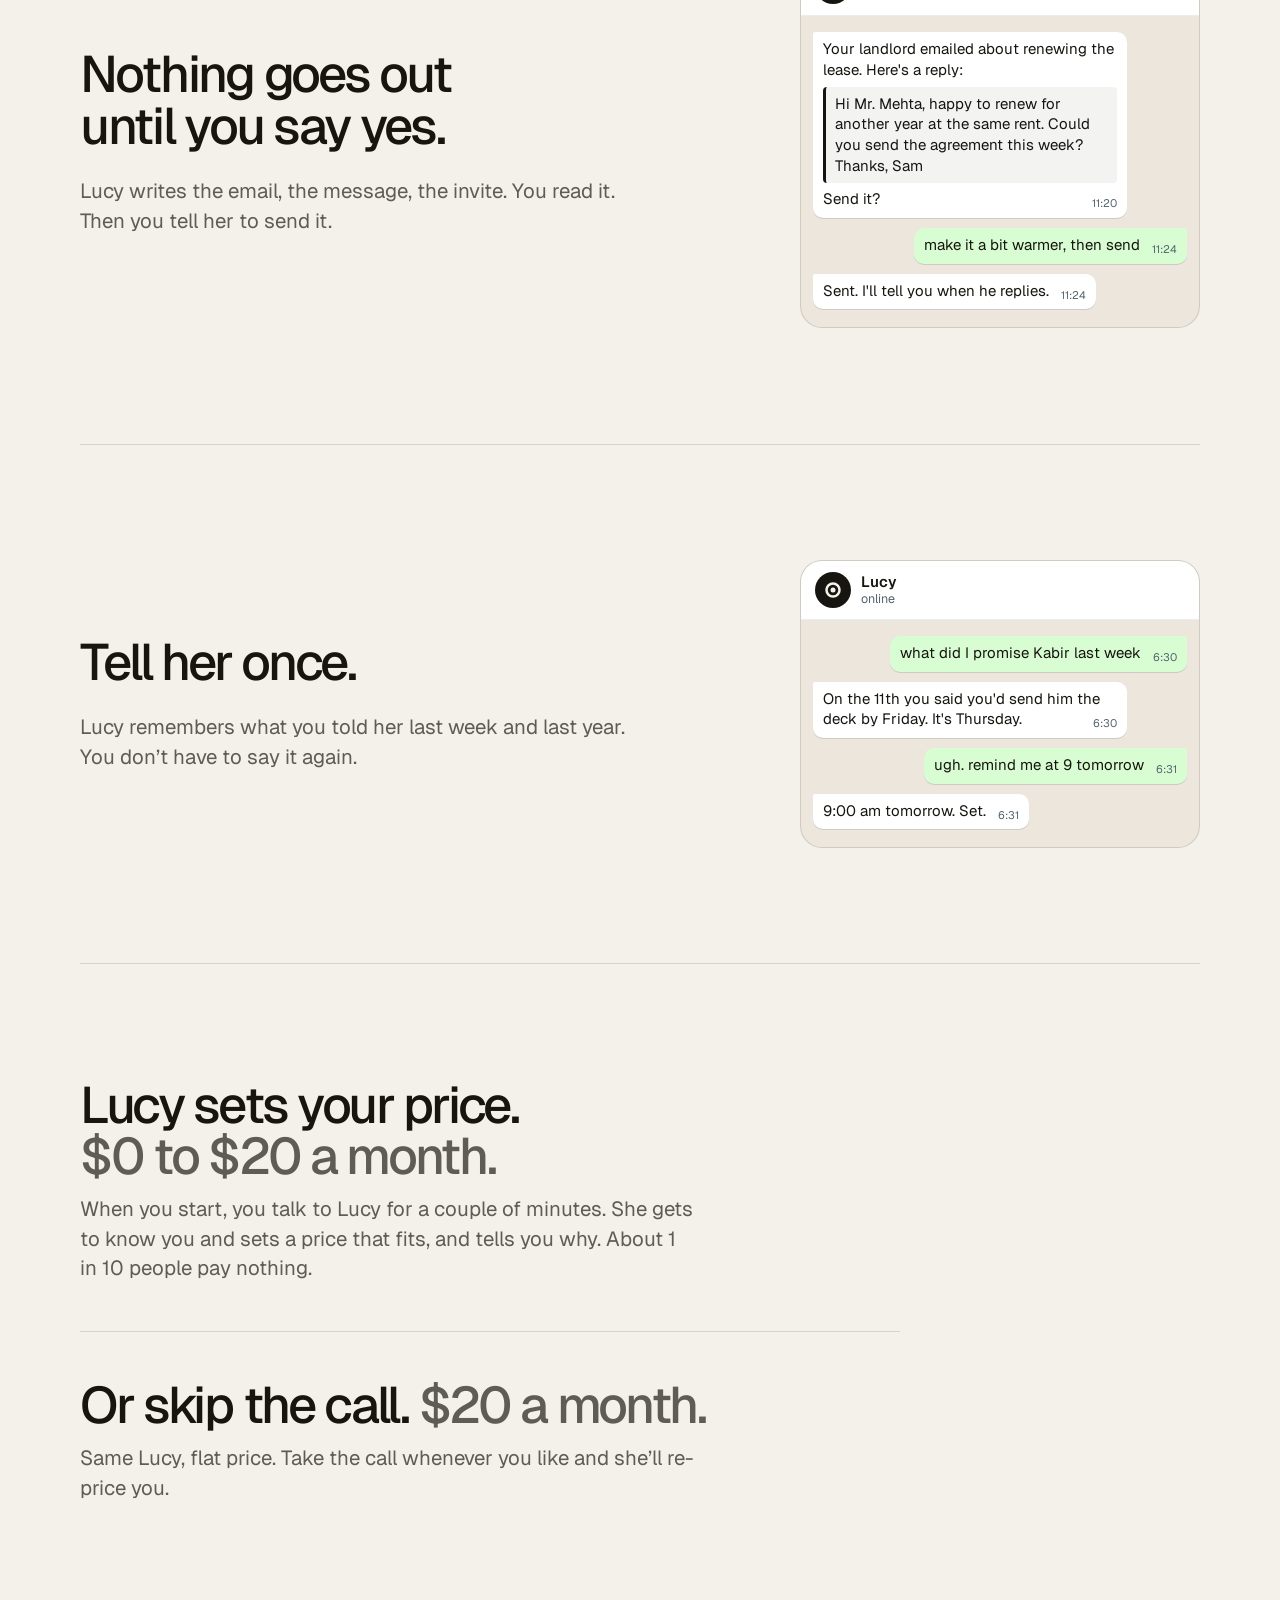
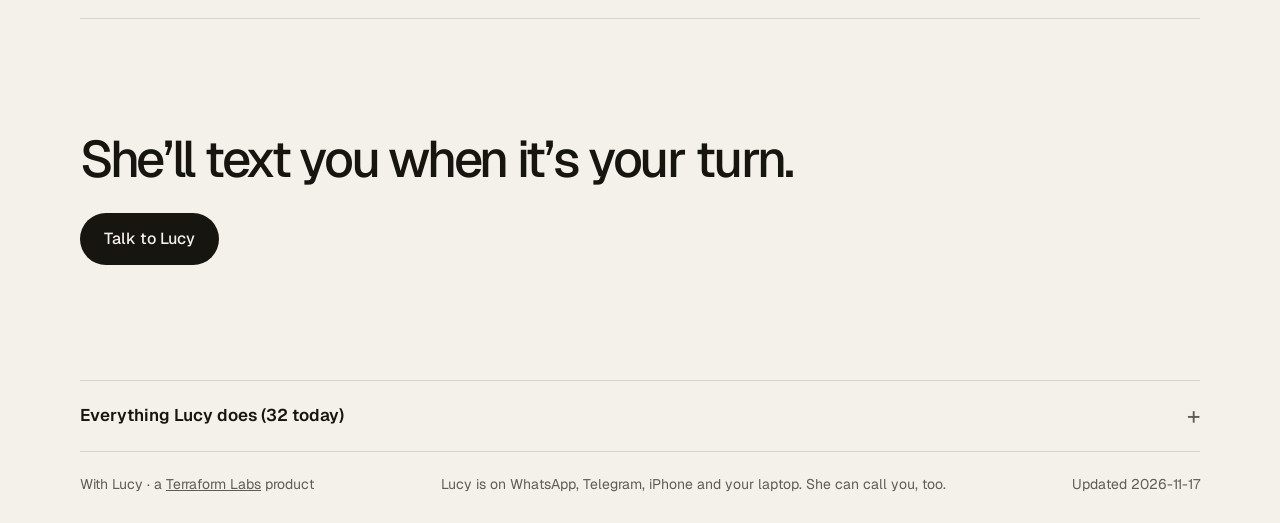
==== commit d39ec58c: "Lucy: bring the page to the Terraform Labs design bar Geist, 500-weight tight headlines, pill contro" ====
--- a/index.html
+++ b/index.html
@@ -3,7 +3,8 @@
 <head>
 <meta charset="utf-8">
 <meta name="viewport" content="width=device-width, initial-scale=1, viewport-fit=cover">
-<meta name="theme-color" content="#f4f1ea">
+<meta name="theme-color" content="#f4f1ea" media="(prefers-color-scheme: light)">
+<meta name="theme-color" content="#12110d" media="(prefers-color-scheme: dark)">
 <meta name="description" content="Lucy is an AI assistant who lives in your WhatsApp chats and groups. Text her what you need done. $0&ndash;20 a month, and Lucy sets your price.">
 <title>Lucy lives in your WhatsApp</title>
 <link rel="icon" href="data:image/svg+xml,%3Csvg xmlns='http://www.w3.org/2000/svg' viewBox='0 0 40 40'%3E%3Crect width='40' height='40' rx='9' fill='%2316150f'/%3E%3Ccircle cx='20' cy='20' r='11' fill='none' stroke='%23f4f1ea' stroke-width='4'/%3E%3Ccircle cx='20' cy='20' r='4.5' fill='%23f4f1ea'/%3E%3C/svg%3E">
@@ -18,7 +19,7 @@
 <meta name="twitter:description" content="Lucy is an AI assistant who lives in your WhatsApp chats and groups. Text her what you need done. $0&ndash;20 a month, and Lucy sets your price.">
 <link rel="preconnect" href="https://fonts.googleapis.com">
 <link rel="preconnect" href="https://fonts.gstatic.com" crossorigin>
-<link rel="stylesheet" href="https://fonts.googleapis.com/css2?family=Inter:opsz,wght@14..32,400..650&display=swap">
+<link rel="stylesheet" href="https://fonts.googleapis.com/css2?family=Geist:wght@400;500;600&display=swap">
 <style>
 /* Design rules for this page (keep them when editing):
    1. One idea per screen.  2. Show the chat, not a drawing of the product.
@@ -28,10 +29,12 @@
    The only colour on the page is inside the chats. */
 :root{
   --bg:#f4f1ea;--ink:#16150f;--soft:#5f5c53;--rule:rgba(22,21,15,.13);
-  --chat:#ece6dc;--in:#ffffff;--out:#d9fdd3;--meta:#54656f;
+  --chat:#ece6dc;--in:#ffffff;--out:#d9fdd3;--meta:#54656f;--panel:#ffffff;--bub:0 1px .5px rgba(11,20,26,.13);
   --pad:clamp(20px,5vw,64px);--w:1120px;
-  --sans:"Inter",ui-sans-serif,system-ui,-apple-system,"Segoe UI","Helvetica Neue",Arial,sans-serif;
-  --ease:cubic-bezier(.2,.7,.1,1);color-scheme:light}
+  --sans:"Geist",ui-sans-serif,system-ui,-apple-system,"Segoe UI","Helvetica Neue",Arial,sans-serif;
+  --ease:cubic-bezier(.2,.7,.1,1);color-scheme:light dark}
+@media (prefers-color-scheme:dark){:root{--bg:#12110d;--ink:#ece8df;--soft:#a29d91;--rule:rgba(236,232,223,.12);--chat:#0b141a;--in:#202c33;--out:#005c4b;--meta:#8696a0;--panel:#1b1a16;--bub:none}
+  .m,.iv .b.v,.iv .b.u{color:#e9edef}.w-lucy{color:#e9edef}.m blockquote{background:rgba(255,255,255,.06);border-left-color:#e9edef}.chat-h{border-bottom-color:rgba(255,255,255,.06)!important}.av{background:var(--ink);color:var(--bg)}.w-riya{color:#f28bb0!important}.w-kabir{color:#7fb6ea!important}}
 *{box-sizing:border-box;margin:0;padding:0}
 html{background:var(--bg);-webkit-text-size-adjust:100%;scroll-behavior:smooth}
 body{background:var(--bg);color:var(--ink);font-family:var(--sans);font-size:17px;line-height:1.5;-webkit-font-smoothing:antialiased;font-optical-sizing:auto;
@@ -43,32 +46,33 @@
 .skip{position:absolute;left:-999px;top:8px;background:var(--ink);color:var(--bg);padding:10px 14px;border-radius:8px;z-index:9}
 .skip:focus{left:8px}
 
-.top{max-width:var(--w);margin:0 auto;height:72px;display:flex;align-items:center;justify-content:space-between;gap:16px}
+.top{max-width:var(--w);margin:0 auto;height:64px;display:flex;align-items:center;justify-content:space-between;gap:16px}
 .tfl{font-size:13px;color:var(--soft);text-decoration:none;display:inline-flex;align-items:center;gap:7px;white-space:nowrap}
 .tfl:hover{color:inherit}
-.tfl i{width:6px;height:6px;background:currentColor;display:inline-block}
-.mark{display:inline-flex;align-items:center;gap:8px;font-weight:600;font-size:19px;letter-spacing:-.02em;text-decoration:none}
+.tfl b{font-weight:500;color:var(--ink)}
+.mark{display:inline-flex;align-items:center;gap:8px;font-weight:600;font-size:17px;letter-spacing:-.015em;text-decoration:none}
 .mark svg{width:22px;height:22px}
 .mark circle,.av circle{fill:none;stroke:currentColor;stroke-width:5}
 .mark .d,.av .d{fill:currentColor;stroke:none}
 
-.screen{max-width:var(--w);margin:0 auto;min-height:100svh;display:grid;grid-template-columns:minmax(0,1.05fr) minmax(0,.95fr);gap:clamp(32px,6vw,96px);align-items:center;padding:clamp(56px,9vh,96px) 0}
-.screen.first{min-height:calc(100svh - 72px);padding-top:0}
+.screen{max-width:var(--w);margin:0 auto;display:grid;grid-template-columns:minmax(0,1.05fr) minmax(0,.95fr);gap:clamp(32px,6vw,96px);align-items:center;padding:clamp(72px,9vw,120px) 0;border-top:1px solid var(--rule)}
+.screen.first{padding:clamp(48px,8vw,112px) 0 clamp(72px,9vw,120px);border-top:0}
 .screen.solo{grid-template-columns:minmax(0,1fr)}
 .screen>.chat{justify-self:end}
-h1,h2{font-weight:600;letter-spacing:-.04em;line-height:1.02;text-wrap:balance}
+h1,h2{font-weight:500;letter-spacing:-.045em;line-height:1.0;text-wrap:balance}
 h1{font-size:clamp(44px,6.6vw,84px)}
-h2{font-size:clamp(36px,4.8vw,60px)}
+h2{font-size:clamp(32px,4vw,52px)}
+h2 .g,.price .t .g{color:var(--soft)}
 .say{margin-top:clamp(16px,2vw,24px);font-size:clamp(18px,1.6vw,21px);line-height:1.45;color:var(--soft);max-width:30em;text-wrap:pretty}
 
 /* waitlist */
 .wl{margin-top:clamp(24px,3vw,36px);display:flex;flex-direction:column;gap:10px;max-width:460px}
 .wl label{position:absolute;width:1px;height:1px;overflow:hidden;clip:rect(0 0 0 0);white-space:nowrap}
 .wl .row{display:flex;gap:8px;flex-wrap:wrap}
-.wl input{flex:1 1 200px;min-width:0;height:52px;background:#fff;border:1px solid var(--rule);color:var(--ink);font:400 16px var(--sans);padding:0 16px;border-radius:12px;outline:none}
+.wl input{flex:1 1 200px;min-width:0;height:52px;background:var(--panel);border:1px solid var(--rule);color:var(--ink);font:400 16px var(--sans);padding:0 20px;border-radius:999px;outline:none}
 .wl input::placeholder{color:#66635a}
 .wl input:focus{border-color:var(--ink)}
-.wl button{height:52px;background:var(--ink);color:var(--bg);border:0;font:600 16px var(--sans);padding:0 22px;border-radius:12px;cursor:pointer}
+.wl button{height:52px;background:var(--ink);color:var(--bg);border:0;font:500 16px var(--sans);padding:0 22px;border-radius:999px;cursor:pointer}
 .wl button:disabled{opacity:.5;cursor:default}
 .wl .note{font-size:14px;color:var(--soft)}
 .wl .note .skipc{height:auto;background:none;color:var(--soft);font:inherit;padding:0;border-radius:0;text-decoration:underline;text-underline-offset:3px}
@@ -81,13 +85,13 @@
 
 /* chats: the product, shown as it is. data-shot marks each one for replacement with a real capture. */
 .chat{width:100%;max-width:400px;background:var(--chat);border:1px solid var(--rule);border-radius:22px;overflow:hidden;font-size:15px;line-height:1.38}
-.chat-h{display:flex;align-items:center;gap:10px;padding:11px 14px;background:#fff;border-bottom:1px solid rgba(22,21,15,.08)}
+.chat-h{display:flex;align-items:center;gap:10px;padding:11px 14px;background:var(--panel);border-bottom:1px solid rgba(22,21,15,.08)}
 .chat-h b{display:block;font-weight:600;font-size:15px;line-height:1.2}
 .chat-h small{display:block;font-size:12.5px;color:var(--meta);line-height:1.3}
 .av{width:36px;height:36px;border-radius:50%;background:var(--ink);color:var(--bg);display:grid;place-items:center;flex:none}
 .av svg{width:20px;height:20px}
 .msgs{list-style:none;display:flex;flex-direction:column;gap:6px;padding:16px 12px 18px}
-.m{max-width:84%;padding:7px 10px 8px;border-radius:10px;box-shadow:0 1px .5px rgba(11,20,26,.13);overflow-wrap:anywhere}
+.m{max-width:84%;padding:7px 10px 8px;border-radius:10px;box-shadow:var(--bub);overflow-wrap:anywhere}
 .m.in{align-self:flex-start;background:var(--in);border-top-left-radius:2px}
 .m.out{align-self:flex-end;background:var(--out);border-top-right-radius:2px}
 .m+.m.out,.m.out+.m.in{margin-top:4px}
@@ -95,17 +99,15 @@
 .m .who{display:block;font-size:12.5px;font-weight:600;margin-bottom:1px}
 .w-riya{color:#a8456b}.w-kabir{color:#2f6a9c}.w-lucy{color:var(--ink)}
 .m blockquote{margin:6px 0;padding:7px 9px;border-left:3px solid var(--ink);background:rgba(22,21,15,.05);border-radius:4px}
-.js .chat .m{opacity:0;transform:translateY(6px)}
-.js .chat.on .m{opacity:1;transform:none;transition:opacity .4s var(--ease),transform .4s var(--ease);transition-delay:calc(var(--i)*.45s + .15s)}
 
 /* pricing: two sentences, no cards */
 .price{display:grid;gap:clamp(28px,4vw,48px);max-width:820px}
 .price p{font-size:clamp(18px,1.6vw,21px);line-height:1.45;color:var(--soft);margin-top:12px;max-width:30em}
-.price .t{font-size:clamp(36px,4.8vw,60px);font-weight:600;letter-spacing:-.04em;line-height:1.02;color:var(--ink);margin:0;max-width:none}
+.price .t{font-size:clamp(32px,4vw,52px);font-weight:500;letter-spacing:-.045em;line-height:1.0;color:var(--ink);margin:0;max-width:none}
 .price .max{padding-top:clamp(28px,4vw,48px);border-top:1px solid var(--rule)}
 
 .end{text-align:left}
-.cta{display:inline-flex;align-items:center;height:52px;margin-top:28px;padding:0 22px;border-radius:12px;background:var(--ink);color:var(--bg);font-weight:600;font-size:16px;text-decoration:none}
+.cta{display:inline-flex;align-items:center;height:52px;margin-top:28px;padding:0 24px;border-radius:999px;background:var(--ink);color:var(--bg);font-weight:500;font-size:16px;text-decoration:none}
 
 /* the long list, for people who want it */
 .all{max-width:var(--w);margin:0 auto;border-top:1px solid var(--rule)}
@@ -126,7 +128,7 @@
 /* signup chat with Lucy (opens after you join) */
 .iv{margin-top:6px;border:1px solid var(--rule);border-radius:18px;overflow:hidden;background:var(--chat);display:flex;flex-direction:column;font-size:15px;line-height:1.4}
 .iv[hidden],.wl .row[hidden]{display:none}
-.iv .top{max-width:none;margin:0;height:auto;display:flex;align-items:center;gap:12px;padding:10px 12px;background:#fff;border-bottom:1px solid rgba(22,21,15,.08)}
+.iv .top{max-width:none;margin:0;height:auto;display:flex;align-items:center;gap:12px;padding:10px 12px;background:var(--panel);border-bottom:1px solid rgba(22,21,15,.08)}
 .wl .iv .back{height:auto;background:transparent;color:var(--soft);font:400 14px var(--sans);padding:8px;margin-left:-6px;border-radius:8px}
 .wl .iv .back[hidden]{display:inline-block;visibility:hidden}
 .iv .who{display:flex;align-items:center;gap:8px;font-weight:600;font-size:15px;margin-right:auto}
@@ -151,24 +153,24 @@
 .iv .fine{color:var(--soft);font-size:12.5px;line-height:1.5;margin-top:4px}
 .iv .chips{display:flex;flex-wrap:wrap;gap:8px;padding:0 12px 12px;justify-content:flex-end}
 .iv .chips:empty{display:none}
-.wl .iv .chips button{height:auto;min-height:44px;background:#fff;color:var(--ink);border:1px solid var(--rule);border-radius:999px;font:400 15px var(--sans);padding:9px 14px;display:inline-flex;align-items:center;gap:8px}
+.wl .iv .chips button{height:auto;min-height:44px;background:var(--panel);color:var(--ink);border:1px solid var(--rule);border-radius:999px;font:400 15px var(--sans);padding:9px 14px;display:inline-flex;align-items:center;gap:8px}
 .wl .iv .chips button kbd{font:400 11px ui-monospace,Menlo,monospace;color:var(--soft)}
 .wl .iv .chips button[aria-pressed="true"]{background:var(--ink);border-color:var(--ink);color:var(--bg)}
 .wl .iv .chips button[aria-pressed="true"] kbd{color:rgba(244,241,234,.75)}
 .wl .iv .chips button.go{background:var(--ink);color:var(--bg);border-color:var(--ink);font-weight:600}
 .wl .iv .chips button:disabled{opacity:.4}
-.iv .say{margin:0;max-width:none;display:flex;gap:8px;padding:10px 12px;background:#fff;border-top:1px solid rgba(22,21,15,.08)}
+.iv .say{margin:0;max-width:none;display:flex;gap:8px;padding:10px 12px;background:var(--panel);border-top:1px solid rgba(22,21,15,.08)}
 .iv .say[hidden]{display:none}
-.wl .iv .say input{flex:1 1 auto;height:44px;border-radius:999px;font-size:16px;background:#fff}
+.wl .iv .say input{flex:1 1 auto;height:44px;border-radius:999px;font-size:16px;background:var(--panel)}
 .wl .iv .say button{height:44px;border-radius:999px;padding:0 18px}
 @keyframes pop{from{opacity:0;transform:translateY(6px)}to{opacity:1;transform:none}}
 @keyframes blink{0%,80%,100%{opacity:.25}40%{opacity:1}}
 
 @media (max-width:820px){
   .top{height:60px}
-  .screen{grid-template-columns:minmax(0,1fr);min-height:0;gap:32px;padding:72px 0}
-  .screen.first{min-height:0;padding:28px 0 72px}
-  .screen.solo{padding:88px 0}
+  .screen{grid-template-columns:minmax(0,1fr);gap:32px;padding:64px 0}
+  .screen.first{padding:28px 0 64px}
+  .screen.solo{padding:64px 0}
   .screen>.chat{justify-self:start;max-width:none}
   h1{font-size:clamp(40px,12.4vw,60px)}
   .fi{grid-template-columns:minmax(0,1fr)}
@@ -184,7 +186,7 @@
 </head>
 <body>
 <a class="skip" href="#wl-email">Skip to sign up</a>
-<header class="top"><a class="mark" href="#top" aria-label="Lucy, home"><svg viewBox="0 0 40 40" aria-hidden="true"><circle cx="20" cy="20" r="15"/><circle class="d" cx="20" cy="20" r="6"/></svg>Lucy</a><a class="tfl" href="https://terraformlabs.ai"><i aria-hidden="true"></i>A Terraform Labs product</a></header>
+<header class="top"><a class="mark" href="#top" aria-label="Lucy, home"><svg viewBox="0 0 40 40" aria-hidden="true"><circle cx="20" cy="20" r="15"/><circle class="d" cx="20" cy="20" r="6"/></svg>Lucy</a><a class="tfl" href="https://terraformlabs.ai">by <b>Terraform Labs</b></a></header>
 
 <main id="top">
 <section class="screen first" aria-labelledby="h-hero">
@@ -264,11 +266,11 @@
 <section class="screen solo" id="pricing" aria-labelledby="h-price">
   <div class="price">
     <div>
-      <h2 id="h-price">Lucy sets your price.</h2>
-      <p>Anywhere from $0 to $20 a month. When you start, you talk to Lucy for a couple of minutes. She gets to know you and sets a price that fits, and tells you why. About 1 in 10 people pay nothing.</p>
+      <h2 id="h-price">Lucy sets your price. <span class="g">$0 to $20 a month.</span></h2>
+      <p>When you start, you talk to Lucy for a couple of minutes. She gets to know you and sets a price that fits, and tells you why. About 1 in 10 people pay nothing.</p>
     </div>
     <div class="max">
-      <p class="t">Or skip the call: $20 a month.</p>
+      <p class="t">Or skip the call. <span class="g">$20 a month.</span></p>
       <p>Same Lucy, flat price. Take the call whenever you like and she&rsquo;ll re-price you.</p>
     </div>
   </div>
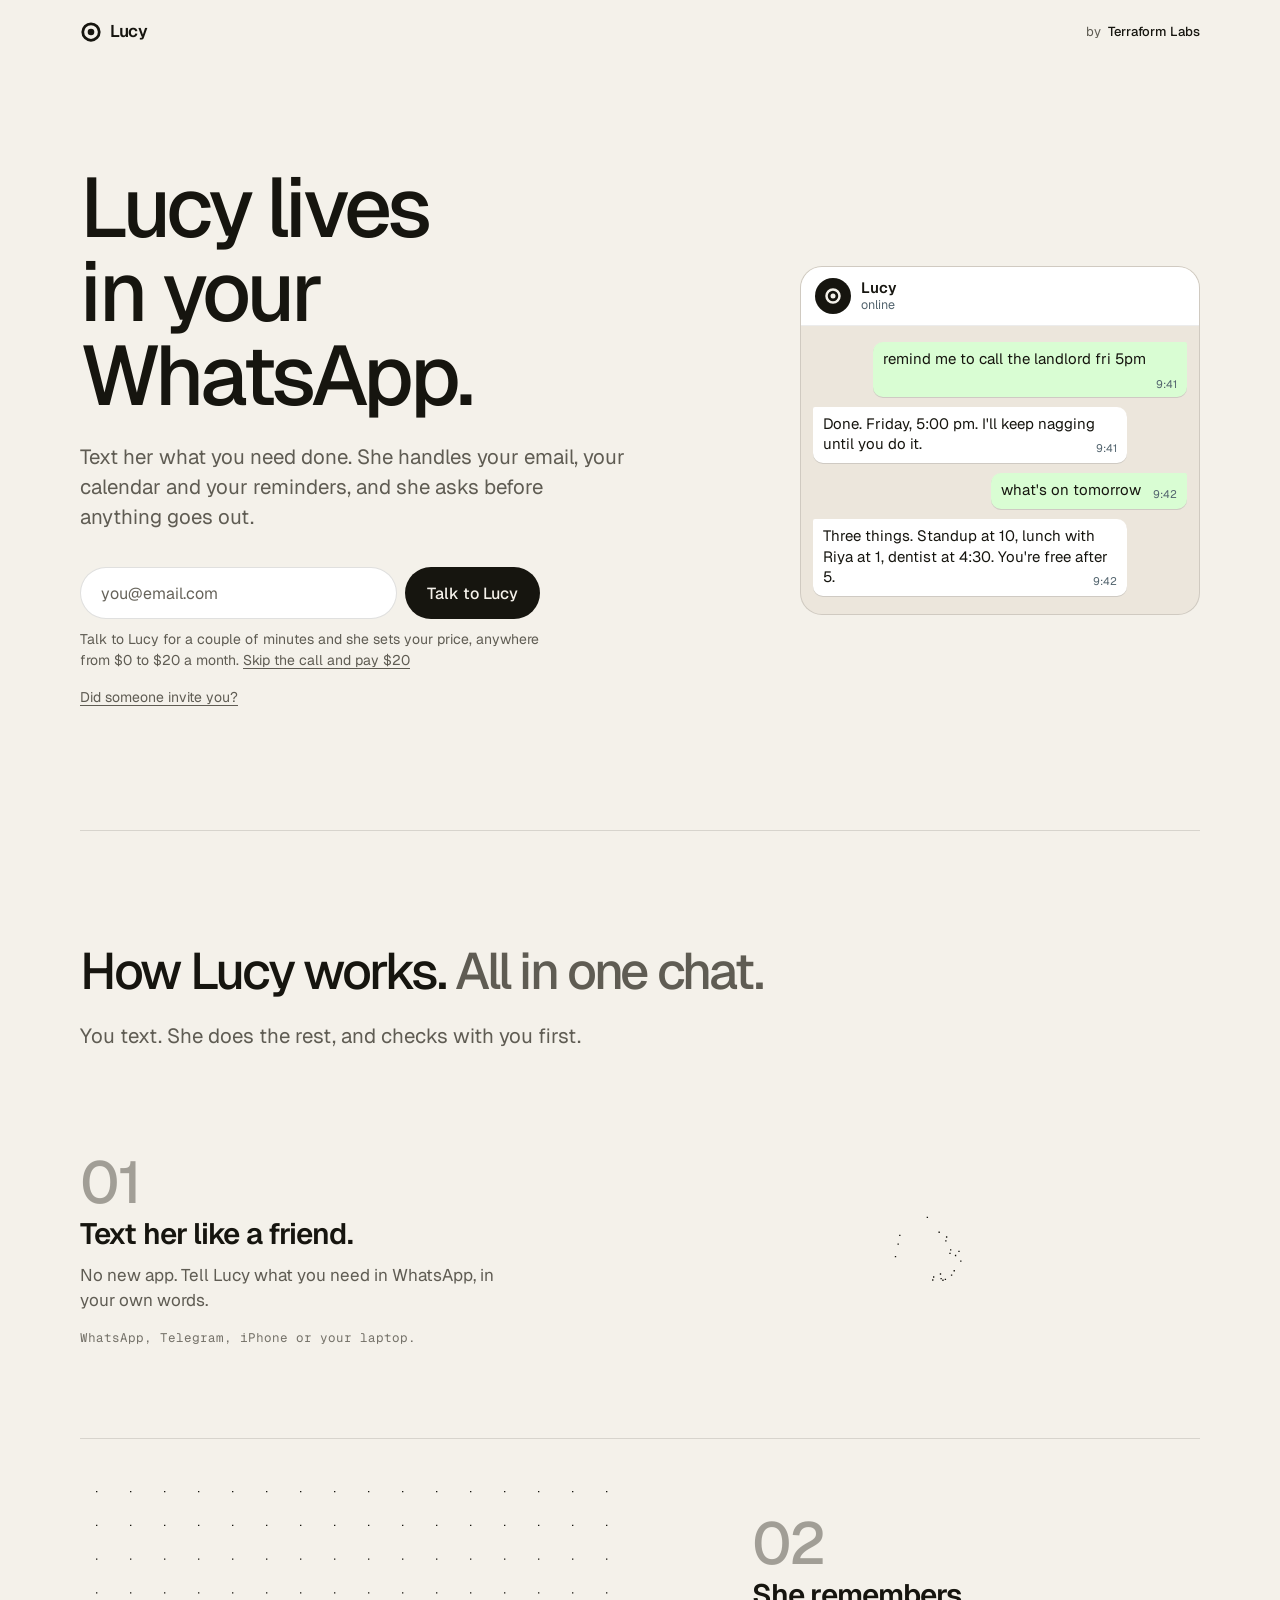
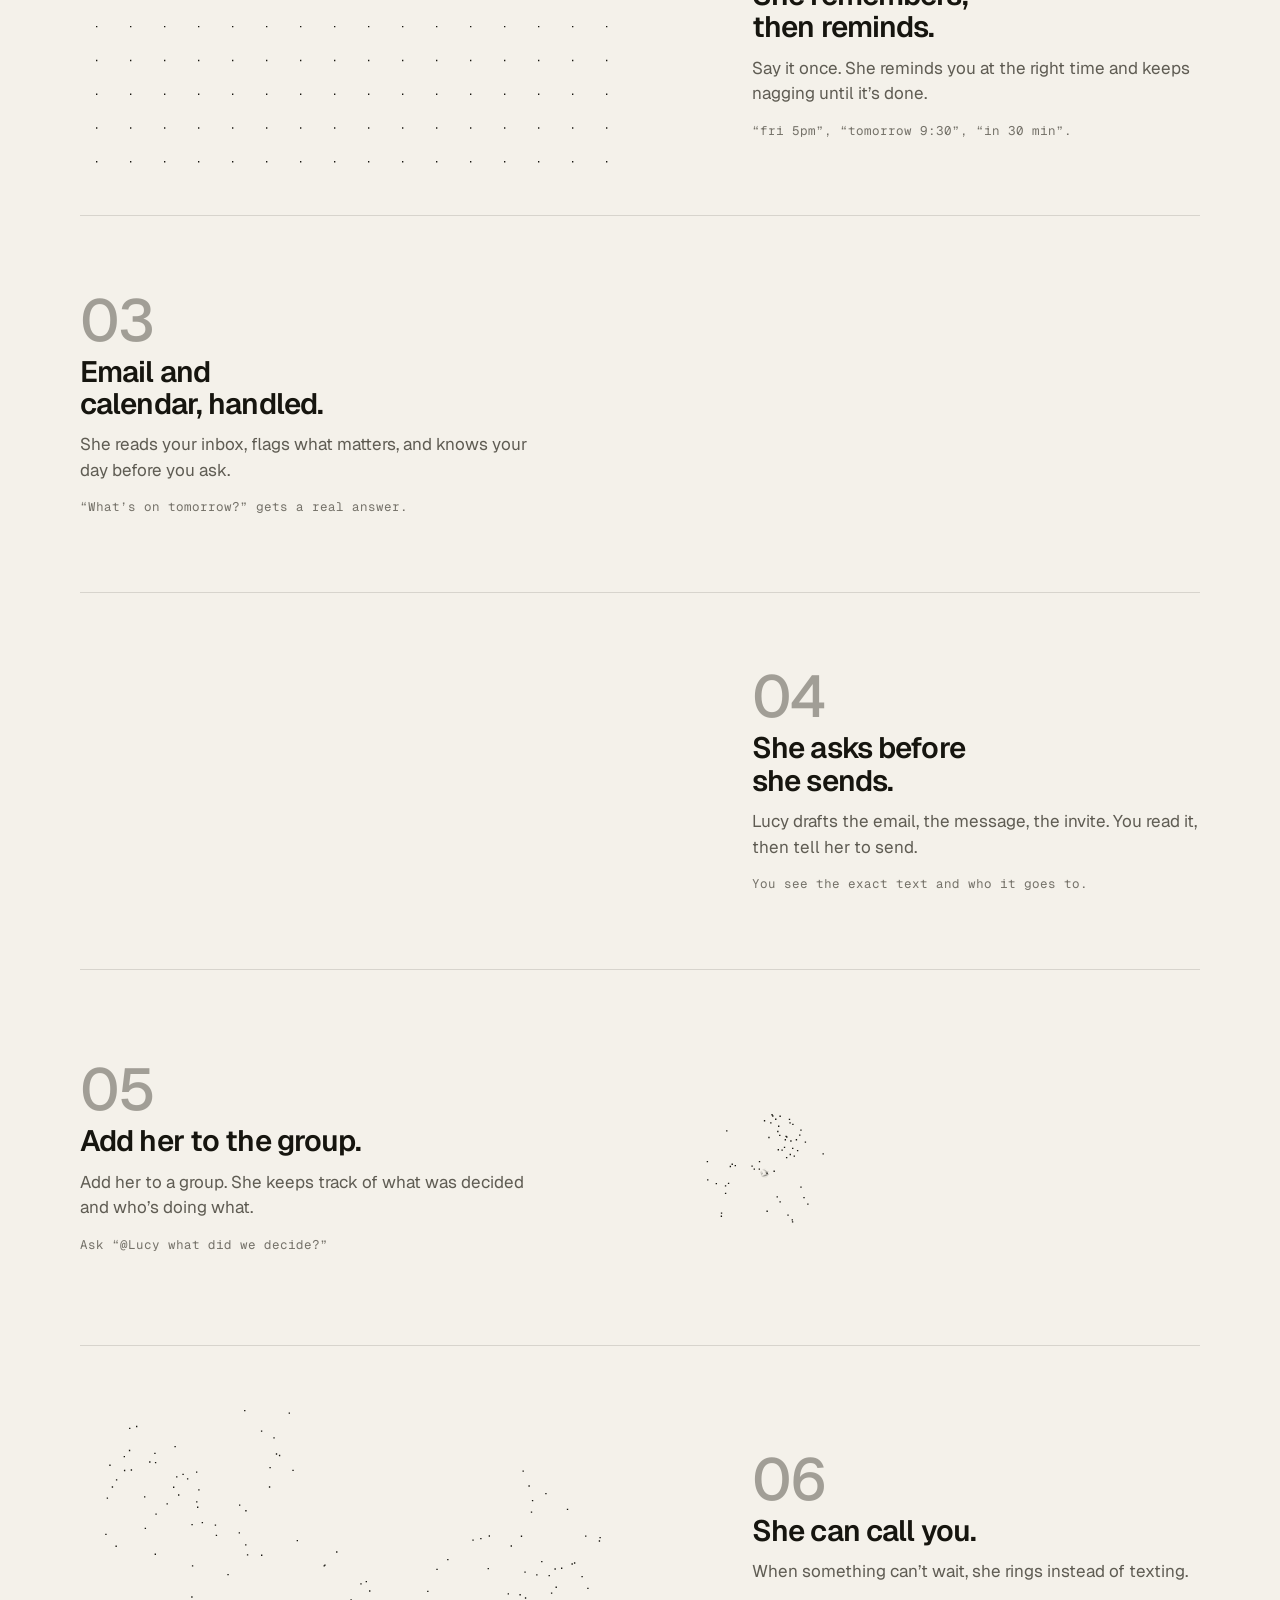
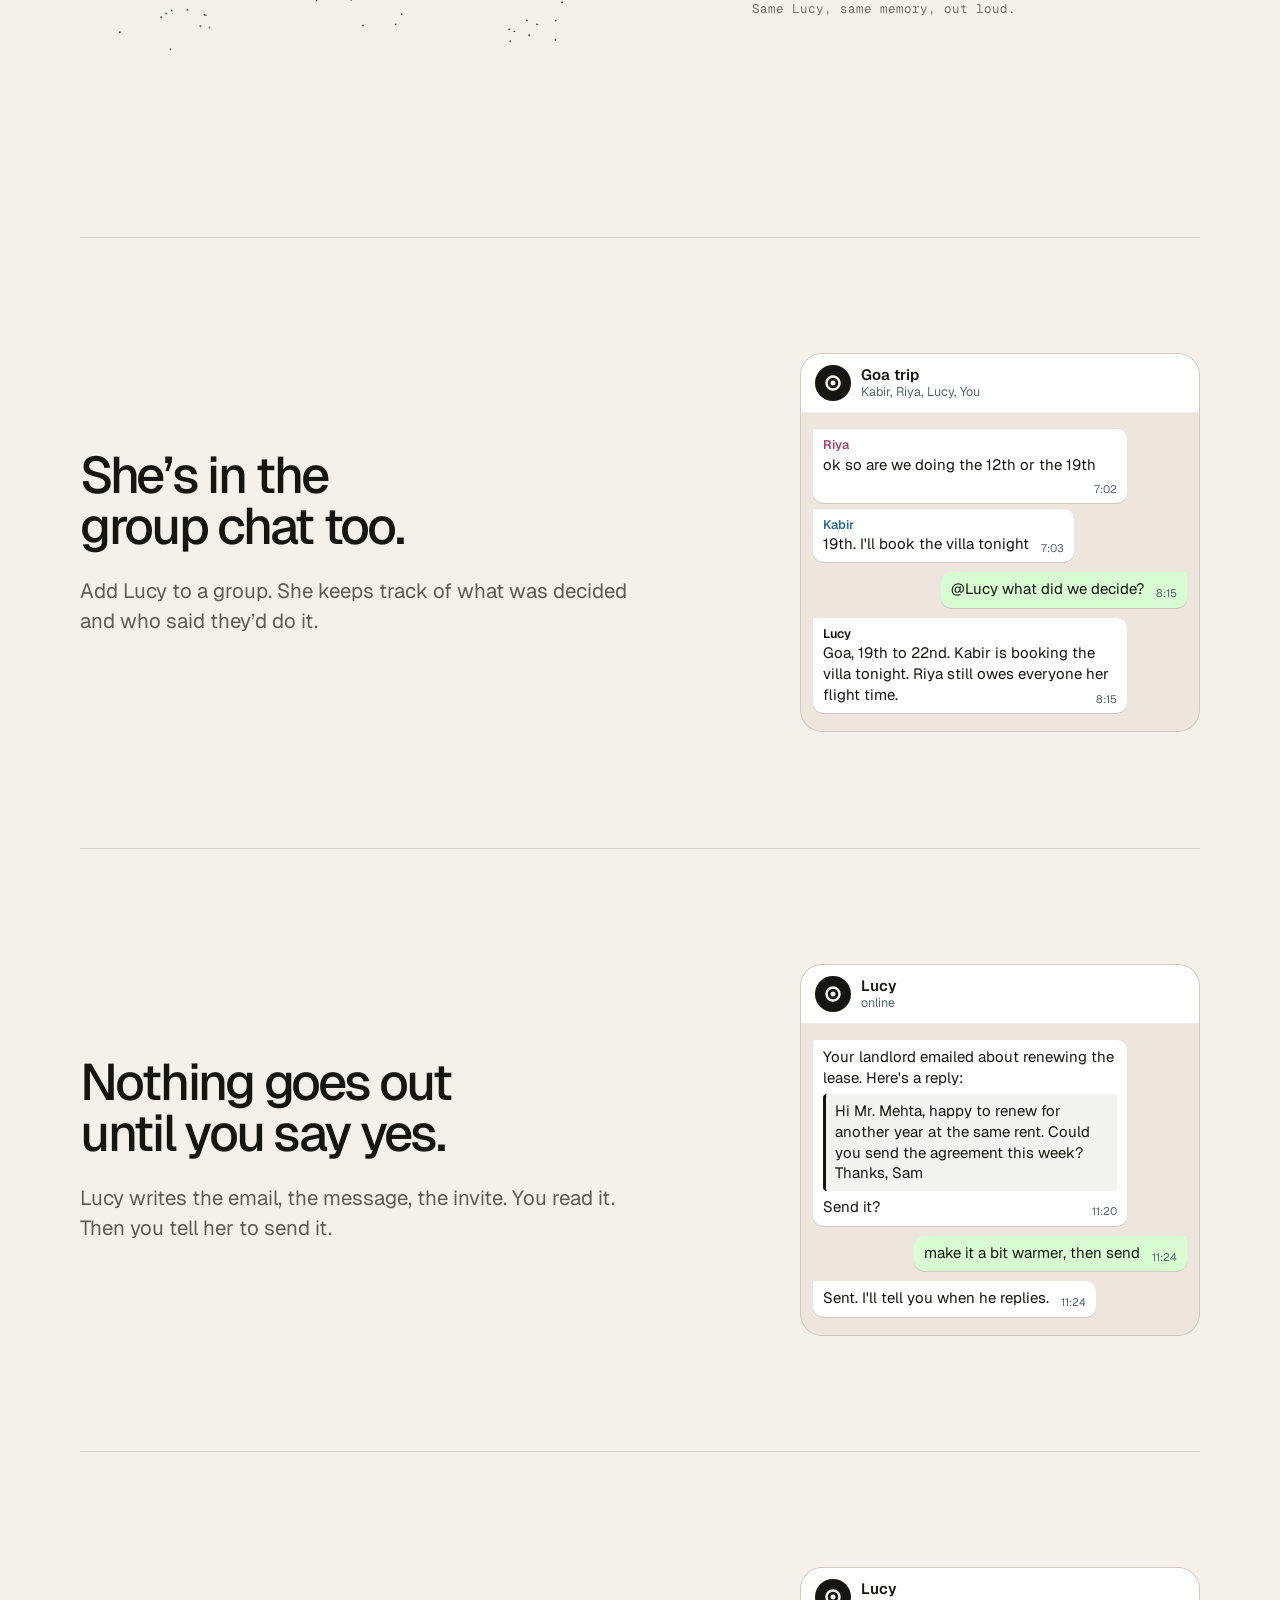
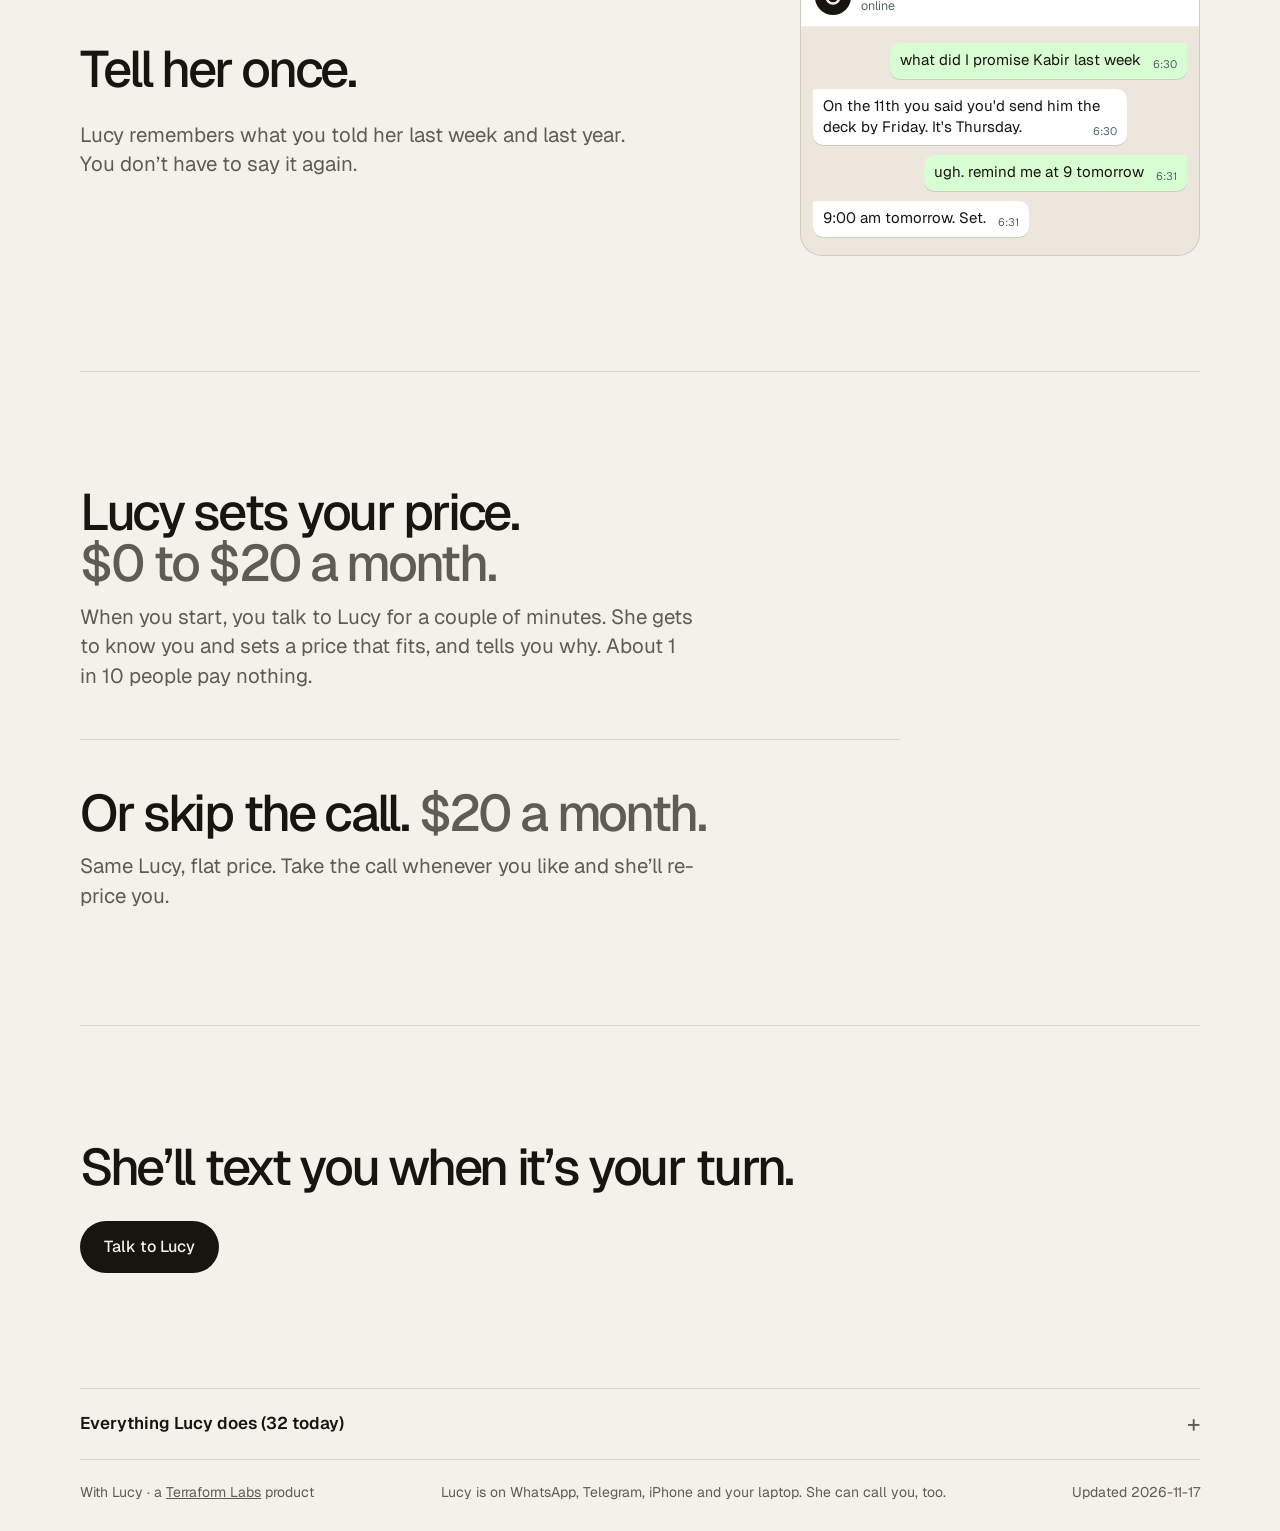
==== commit b6c57aea: "Lucy: 'How Lucy works' steps with pen-and-ink drawings (Tacit pattern) Six numbered steps, alternati" ====
--- a/index.html
+++ b/index.html
@@ -19,7 +19,7 @@
 <meta name="twitter:description" content="Lucy is an AI assistant who lives in your WhatsApp chats and groups. Text her what you need done. $0&ndash;20 a month, and Lucy sets your price.">
 <link rel="preconnect" href="https://fonts.googleapis.com">
 <link rel="preconnect" href="https://fonts.gstatic.com" crossorigin>
-<link rel="stylesheet" href="https://fonts.googleapis.com/css2?family=Geist:wght@400;500;600&display=swap">
+<link rel="stylesheet" href="https://fonts.googleapis.com/css2?family=Geist:wght@400;500;600&family=Geist+Mono:wght@400&display=swap">
 <style>
 /* Design rules for this page (keep them when editing):
    1. One idea per screen.  2. Show the chat, not a drawing of the product.
@@ -166,6 +166,30 @@
 @keyframes pop{from{opacity:0;transform:translateY(6px)}to{opacity:1;transform:none}}
 @keyframes blink{0%,80%,100%{opacity:.25}40%{opacity:1}}
 
+
+/* how it works: numbered steps, each with its own pen-and-ink drawing, alternating sides (pattern from terraformlabs.ai/tacit) */
+.how{max-width:var(--w);margin:0 auto;padding:clamp(72px,9vw,120px) 0;border-top:1px solid var(--rule)}
+.how .say{margin-bottom:clamp(28px,4vw,48px)}
+.steps{list-style:none}
+.steps>li{display:grid;gap:16px;padding:clamp(24px,3vw,36px) 0;border-top:1px solid var(--rule)}
+.steps>li:first-child{border-top:0;padding-top:0}
+.steps .fig{order:-1;margin:0;position:relative}
+.steps .ill{display:block;width:100%;height:auto}
+.steps .n{display:block;font-weight:500;font-size:clamp(40px,4.6vw,64px);line-height:1;letter-spacing:-.04em;color:var(--soft);opacity:.55}
+.steps h3{margin-top:6px;font-weight:600;font-size:clamp(23px,2.3vw,30px);line-height:1.1;letter-spacing:-.03em;max-width:18ch;text-wrap:balance}
+.steps p{color:var(--soft);max-width:44ch;margin-top:12px;text-wrap:pretty}
+.steps .det{font:400 12.5px/1.6 "Geist Mono",ui-monospace,Menlo,monospace;color:var(--soft);opacity:.85;margin-top:14px}
+@media (min-width:900px){
+  .steps>li{grid-template-columns:repeat(12,minmax(0,1fr));gap:32px;align-items:center}
+  .steps>li .t{grid-column:1 / span 5;grid-row:1}
+  .steps>li .fig{grid-column:7 / span 6;grid-row:1}
+  .steps>li:nth-child(even) .fig{grid-column:1 / span 6}
+  .steps>li:nth-child(even) .t{grid-column:8 / span 5}
+}
+@media (prefers-color-scheme:dark){.steps .ill{filter:invert(1) sepia(.12)}}
+.rv-cv{position:absolute;pointer-events:none;z-index:1}
+img.ill.rv-hide{opacity:0}
+
 @media (max-width:820px){
   .top{height:60px}
   .screen{grid-template-columns:minmax(0,1fr);gap:32px;padding:64px 0}
@@ -216,6 +240,55 @@
 </figure>
 </section>
 
+<section class="how" id="how" aria-labelledby="h-how">
+  <h2 id="h-how">How Lucy works. <span class="g">All in one chat.</span></h2>
+  <p class="say">You text. She does the rest, and checks with you first.</p>
+  <ol class="steps">
+    <li>
+      <figure class="fig"><img class="ill" data-reveal="bleed" src="assets/ill/ill-text.webp" width="1200" height="670" alt="A relaxed person on a sofa texts on their phone. Lucy, drawn as a friendly round-headed figure, sits on the arm of the sofa reading along with a notebook ready." loading="lazy"></figure>
+      <div class="t"><span class="n">01</span><h3>Text her like a friend.</h3>
+        <p>No new app. Tell Lucy what you need in WhatsApp, in your own words.</p>
+        <p class="det">WhatsApp, Telegram, iPhone or your laptop.</p>
+      </div>
+    </li>
+    <li>
+      <figure class="fig"><img class="ill" data-reveal="tiles" src="assets/ill/ill-remind.webp" width="1200" height="670" alt="Lucy holds up a big alarm clock to a busy person at a cluttered desk, with one day circled on the wall calendar behind." loading="lazy"></figure>
+      <div class="t"><span class="n">02</span><h3>She remembers, then reminds.</h3>
+        <p>Say it once. She reminds you at the right time and keeps nagging until it&rsquo;s done.</p>
+        <p class="det">&ldquo;fri 5pm&rdquo;, &ldquo;tomorrow 9:30&rdquo;, &ldquo;in 30 min&rdquo;.</p>
+      </div>
+    </li>
+    <li>
+      <figure class="fig"><img class="ill" data-reveal="stroke" src="assets/ill/ill-inbox.webp" width="1200" height="670" alt="Lucy sorts letters into a wooden pigeonhole rack, next to an open diary and a wall planner with time blocked out." loading="lazy"></figure>
+      <div class="t"><span class="n">03</span><h3>Email and calendar, handled.</h3>
+        <p>She reads your inbox, flags what matters, and knows your day before you ask.</p>
+        <p class="det">&ldquo;What&rsquo;s on tomorrow?&rdquo; gets a real answer.</p>
+      </div>
+    </li>
+    <li>
+      <figure class="fig"><img class="ill" data-reveal="scan" src="assets/ill/ill-yes.webp" width="1200" height="670" alt="A person in an armchair reads a short letter and gives a thumbs up while Lucy waits beside them holding the envelope." loading="lazy"></figure>
+      <div class="t"><span class="n">04</span><h3>She asks before she sends.</h3>
+        <p>Lucy drafts the email, the message, the invite. You read it, then tell her to send.</p>
+        <p class="det">You see the exact text and who it goes to.</p>
+      </div>
+    </li>
+    <li>
+      <figure class="fig"><img class="ill" data-reveal="ink" data-ink=".2,.55,0;.55,.5,.2;.88,.5,.38" src="assets/ill/ill-group.webp" width="1200" height="670" alt="Four friends plan a trip around a cafe table, talking over each other, while Lucy sits at the end calmly writing it all down." loading="lazy"></figure>
+      <div class="t"><span class="n">05</span><h3>Add her to the group.</h3>
+        <p>Add her to a group. She keeps track of what was decided and who&rsquo;s doing what.</p>
+        <p class="det">Ask &ldquo;@Lucy what did we decide?&rdquo;</p>
+      </div>
+    </li>
+    <li>
+      <figure class="fig"><img class="ill" data-reveal="develop" src="assets/ill/ill-call.webp" width="1200" height="670" alt="A person on a city street answers their phone; at the other end of a long looping cord, Lucy speaks into an old desk telephone." loading="lazy"></figure>
+      <div class="t"><span class="n">06</span><h3>She can call you.</h3>
+        <p>When something can&rsquo;t wait, she rings instead of texting.</p>
+        <p class="det">Same Lucy, same memory, out loud.</p>
+      </div>
+    </li>
+  </ol>
+</section>
+
 <section class="screen" aria-labelledby="h-group">
   <div>
     <h2 id="h-group">She&rsquo;s in the group chat too.</h2>
@@ -552,5 +625,6 @@
   if(location.hash==='#features')document.getElementById('features').open=true;
 })();
 </script>
+<script src="assets/steps.js" defer></script>
 </body>
 </html>
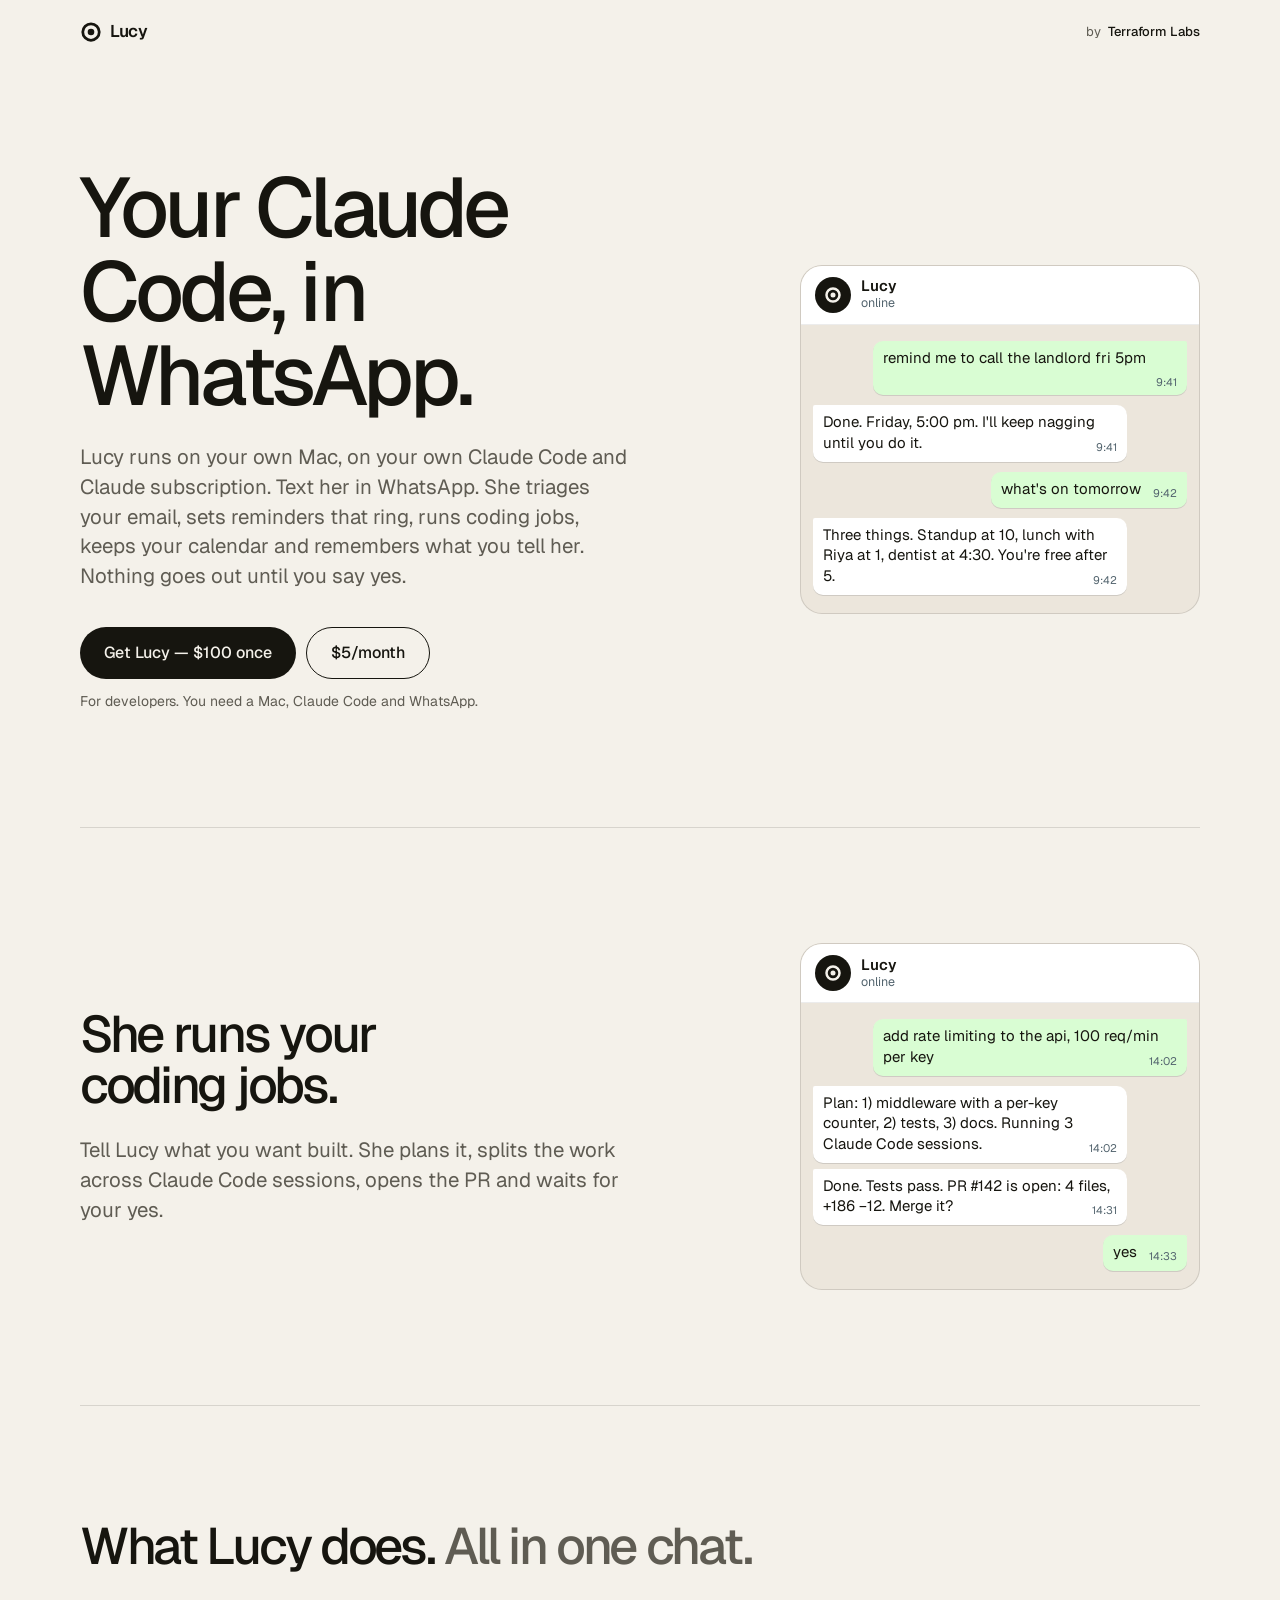
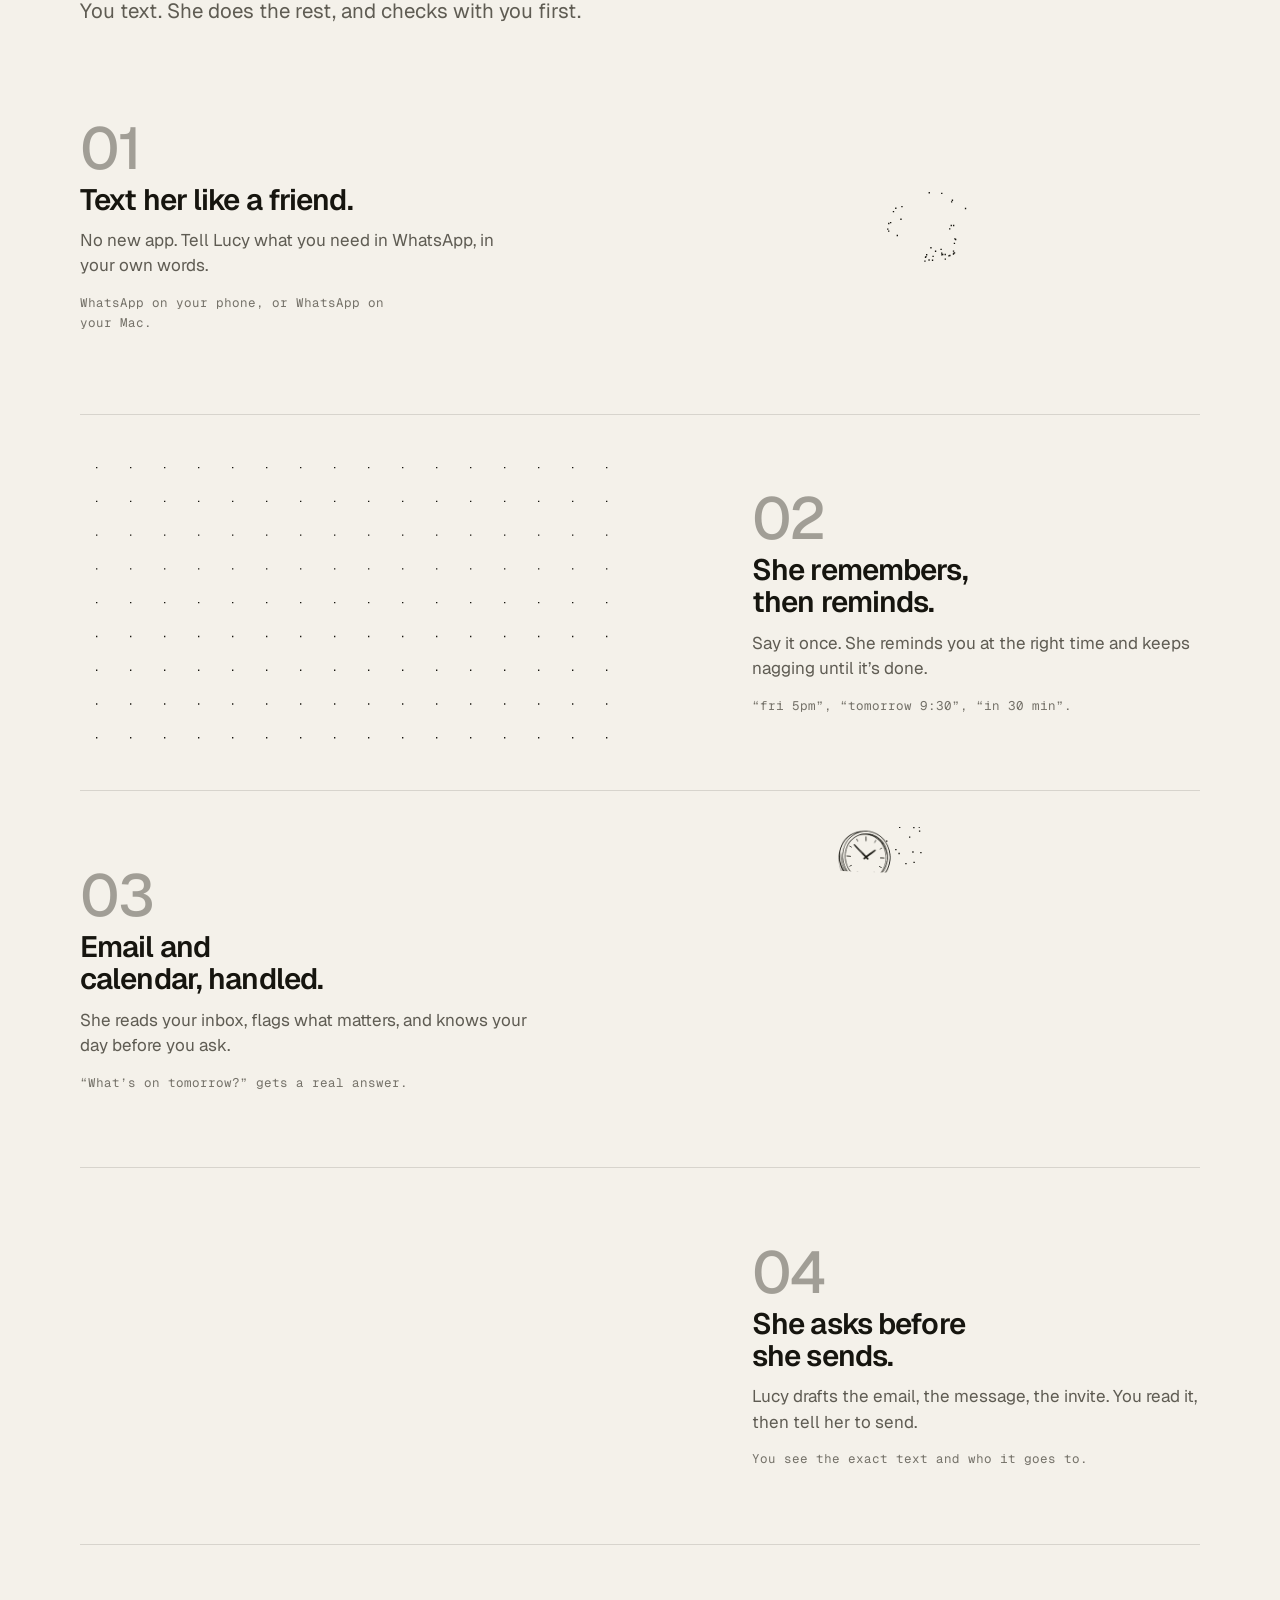
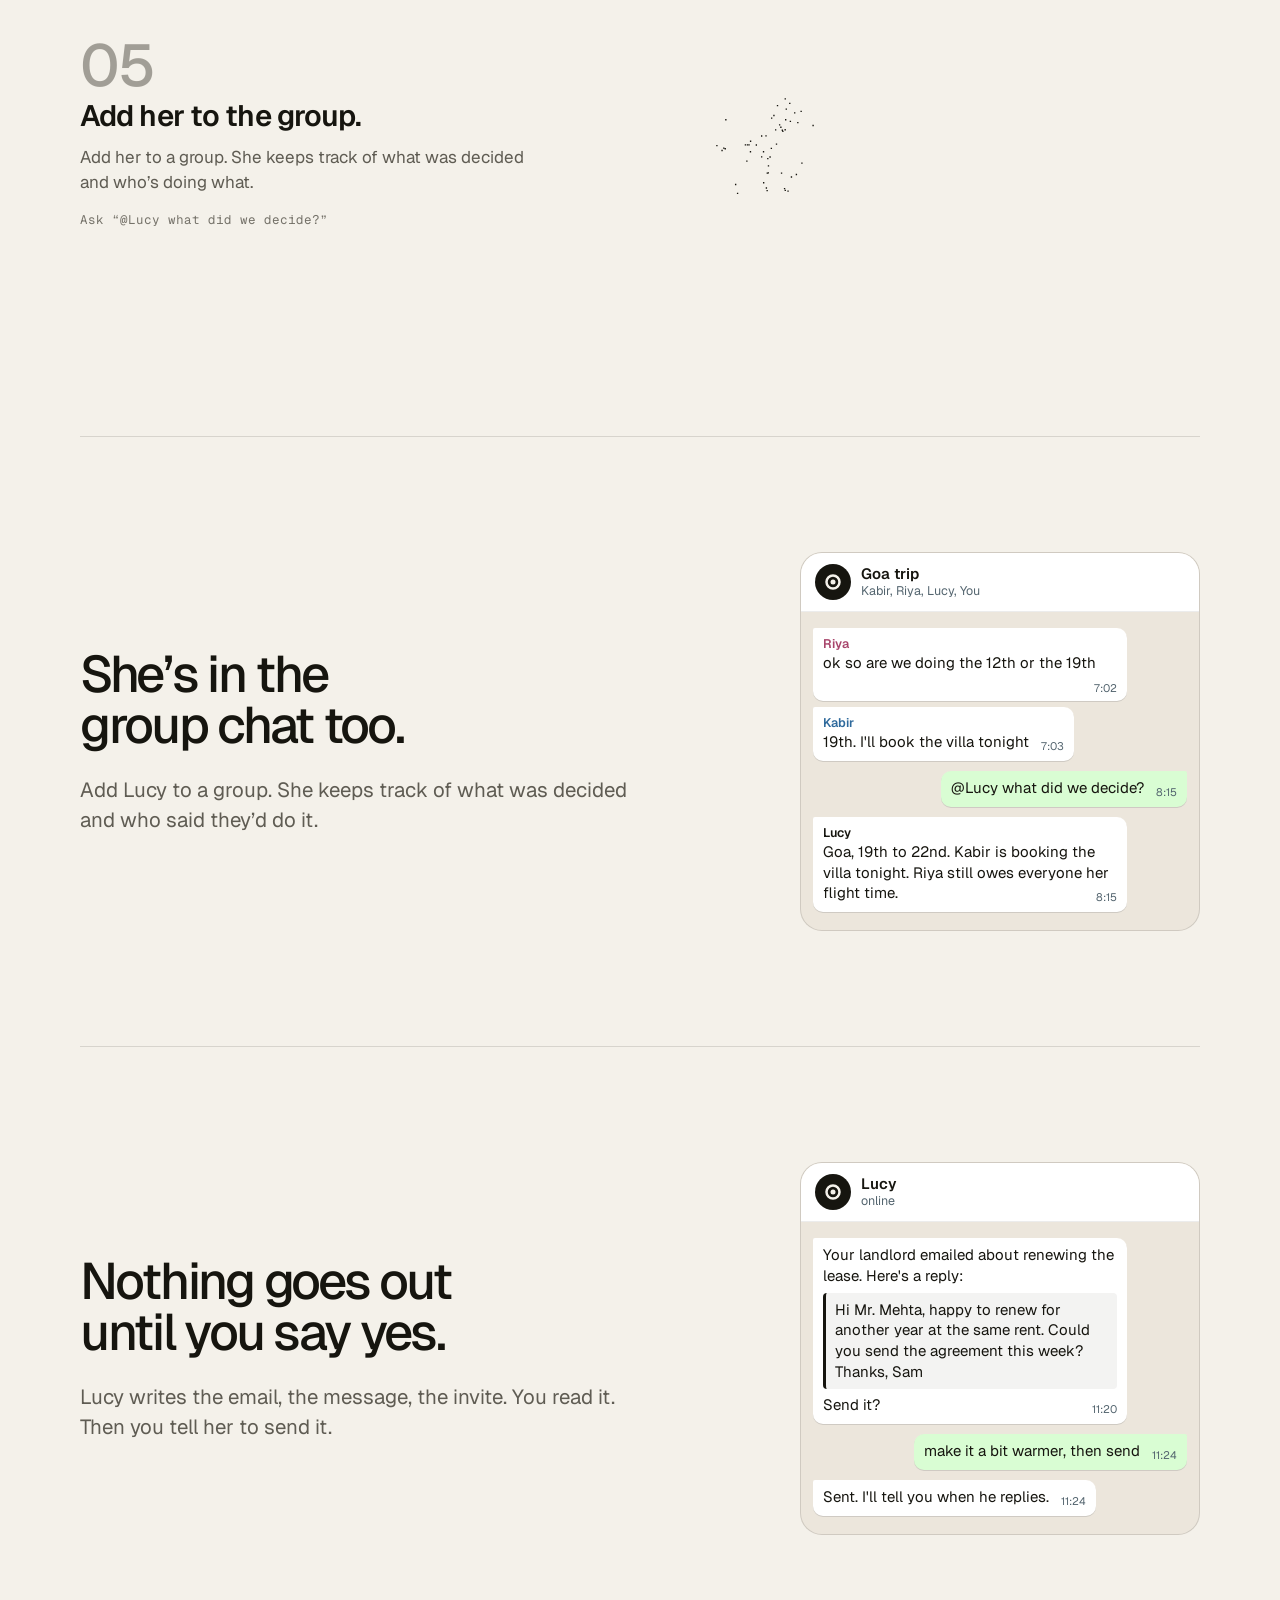
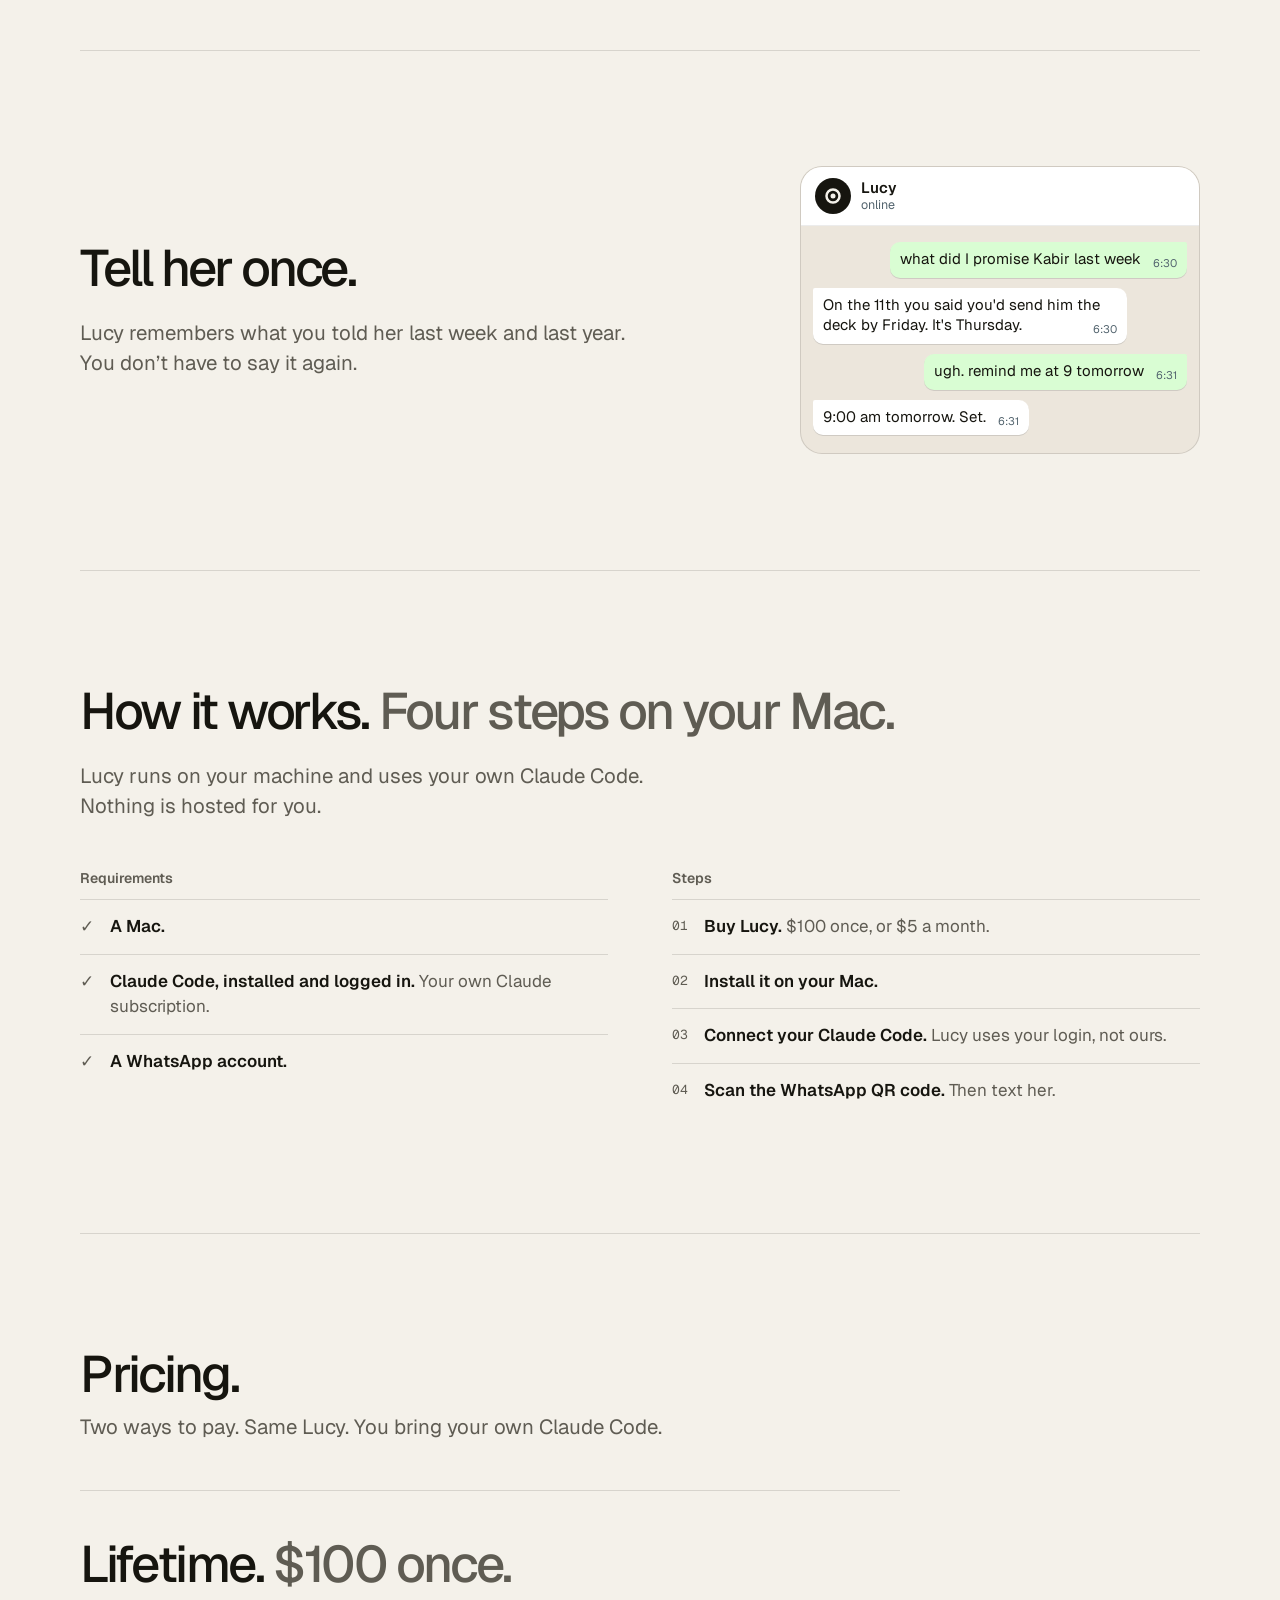
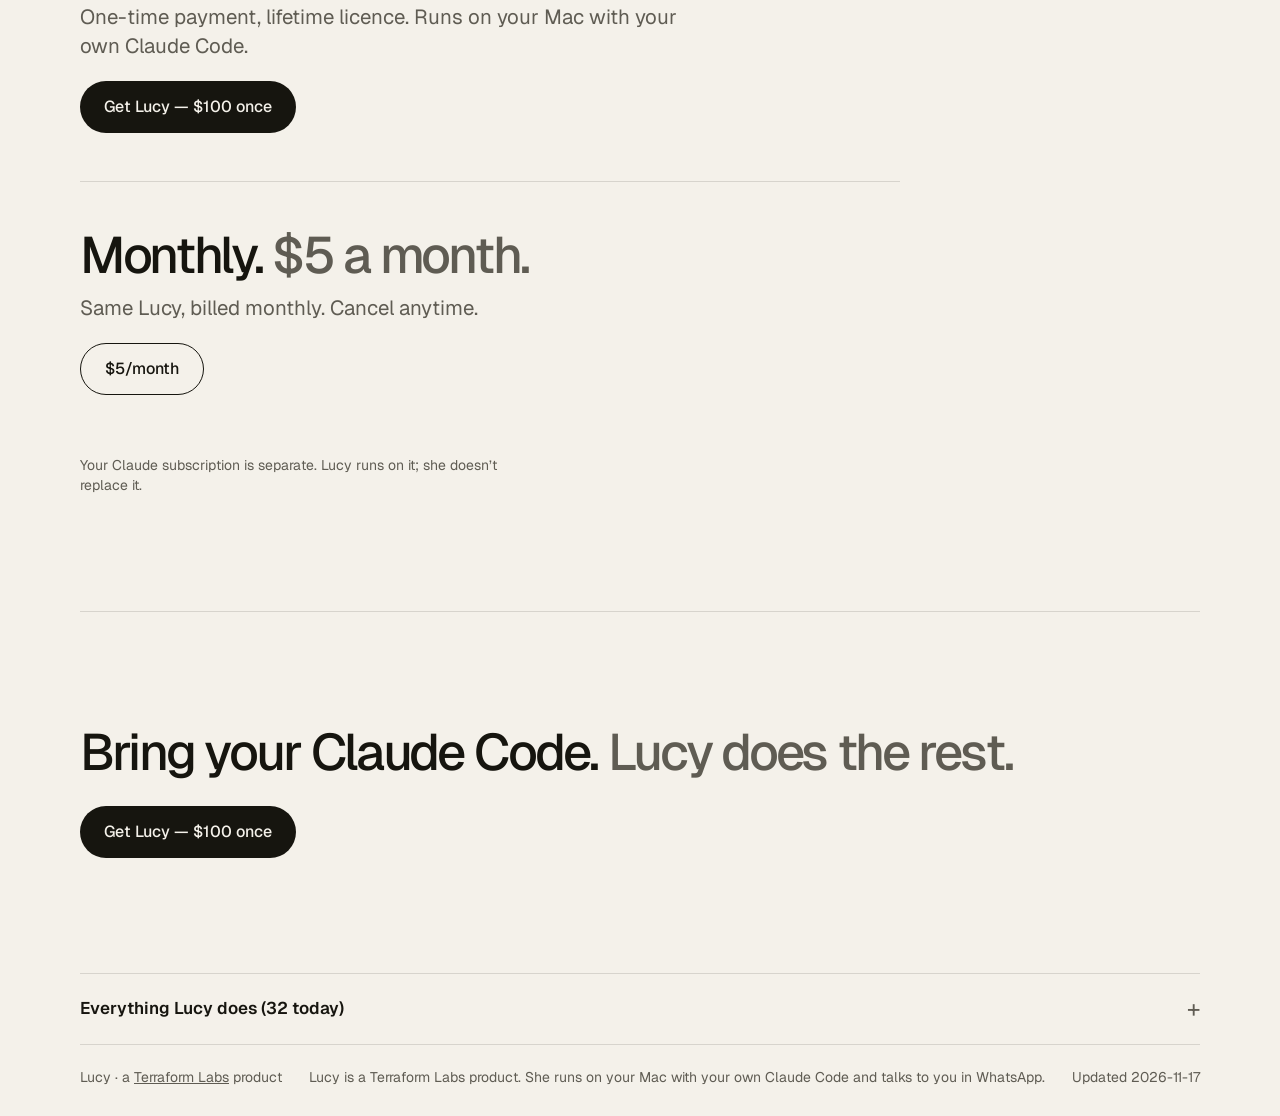
==== commit 810a8f2e: "Lucy: reposition index.html for Claude Code users, $100 once or $5/month Hero, copy and a coding-job" ====
--- a/index.html
+++ b/index.html
@@ -5,18 +5,18 @@
 <meta name="viewport" content="width=device-width, initial-scale=1, viewport-fit=cover">
 <meta name="theme-color" content="#f4f1ea" media="(prefers-color-scheme: light)">
 <meta name="theme-color" content="#12110d" media="(prefers-color-scheme: dark)">
-<meta name="description" content="Lucy is an AI assistant who lives in your WhatsApp chats and groups. Text her what you need done. $0&ndash;20 a month, and Lucy sets your price.">
-<title>Lucy lives in your WhatsApp</title>
+<meta name="description" content="Lucy runs on your Mac with your own Claude Code and works for you inside WhatsApp. $100 once, or $5 a month.">
+<title>Lucy: your Claude Code, in WhatsApp</title>
 <link rel="icon" href="data:image/svg+xml,%3Csvg xmlns='http://www.w3.org/2000/svg' viewBox='0 0 40 40'%3E%3Crect width='40' height='40' rx='9' fill='%2316150f'/%3E%3Ccircle cx='20' cy='20' r='11' fill='none' stroke='%23f4f1ea' stroke-width='4'/%3E%3Ccircle cx='20' cy='20' r='4.5' fill='%23f4f1ea'/%3E%3C/svg%3E">
 <link rel="canonical" href="https://withlucy.ai/">
 <meta property="og:type" content="website">
 <meta property="og:site_name" content="With Lucy">
-<meta property="og:title" content="Lucy lives in your WhatsApp">
-<meta property="og:description" content="Lucy is an AI assistant who lives in your WhatsApp chats and groups. Text her what you need done. $0&ndash;20 a month, and Lucy sets your price.">
+<meta property="og:title" content="Lucy: your Claude Code, in WhatsApp">
+<meta property="og:description" content="Lucy runs on your Mac with your own Claude Code and works for you inside WhatsApp. $100 once, or $5 a month.">
 <meta property="og:url" content="https://withlucy.ai/">
 <meta name="twitter:card" content="summary">
-<meta name="twitter:title" content="Lucy lives in your WhatsApp">
-<meta name="twitter:description" content="Lucy is an AI assistant who lives in your WhatsApp chats and groups. Text her what you need done. $0&ndash;20 a month, and Lucy sets your price.">
+<meta name="twitter:title" content="Lucy: your Claude Code, in WhatsApp">
+<meta name="twitter:description" content="Lucy runs on your Mac with your own Claude Code and works for you inside WhatsApp. $100 once, or $5 a month.">
 <link rel="preconnect" href="https://fonts.googleapis.com">
 <link rel="preconnect" href="https://fonts.gstatic.com" crossorigin>
 <link rel="stylesheet" href="https://fonts.googleapis.com/css2?family=Geist:wght@400;500;600&family=Geist+Mono:wght@400&display=swap">
@@ -25,7 +25,7 @@
    1. One idea per screen.  2. Show the chat, not a drawing of the product.
    3. One typeface, one ink, paper background. No gradients, glows or decoration.
    4. Every sentence is one you could say out loud to a friend.
-   5. One action: join the waitlist. Everything else is a link.
+   5. One action: get Lucy ($100 once or $5/month). Everything else is a link.
    The only colour on the page is inside the chats. */
 :root{
   --bg:#f4f1ea;--ink:#16150f;--soft:#5f5c53;--rule:rgba(22,21,15,.13);
@@ -108,6 +108,24 @@
 
 .end{text-align:left}
 .cta{display:inline-flex;align-items:center;height:52px;margin-top:28px;padding:0 24px;border-radius:999px;background:var(--ink);color:var(--bg);font-weight:500;font-size:16px;text-decoration:none}
+/* two ways to buy: the ink button is the one action, the outlined one is the same action billed monthly */
+.ctas{display:flex;flex-wrap:wrap;gap:10px;margin-top:clamp(24px,3vw,36px)}
+.ctas .cta{margin-top:0}
+.cta.alt{background:transparent;color:var(--ink);border:1px solid var(--ink)}
+.need{margin-top:12px;font-size:14px;color:var(--soft)}
+.price .cta{margin-top:20px}
+.price .fine{font-size:14px}
+
+/* setup: what you need, then four steps, as ruled rows like the feature list */
+.setup{display:grid;grid-template-columns:minmax(0,1fr) minmax(0,1fr);gap:clamp(28px,5vw,72px);margin-top:clamp(28px,4vw,48px)}
+.setup h3{font-size:14px;font-weight:600;color:var(--soft);padding-bottom:10px}
+.setup ul,.setup ol{list-style:none}
+.setup li{display:flex;gap:16px;padding:14px 0;border-top:1px solid var(--rule)}
+.setup li b{font-weight:600;color:var(--ink)}
+.setup li span{color:var(--soft)}
+.setup ol li::before{content:counter(s,decimal-leading-zero);counter-increment:s;font:400 13px/1.9 "Geist Mono",ui-monospace,Menlo,monospace;color:var(--soft);flex:none}
+.setup ol{counter-reset:s}
+.setup ul li::before{content:"\2713";color:var(--soft);flex:none}
 
 /* the long list, for people who want it */
 .all{max-width:var(--w);margin:0 auto;border-top:1px solid var(--rule)}
@@ -198,6 +216,8 @@
   .screen>.chat{justify-self:start;max-width:none}
   h1{font-size:clamp(40px,12.4vw,60px)}
   .fi{grid-template-columns:minmax(0,1fr)}
+  .setup{grid-template-columns:minmax(0,1fr)}
+  .ctas .cta{flex:1 1 auto;justify-content:center}
   .wl button{flex:1 1 auto}
   .iv .b{max-width:92%}.iv .log{max-height:62svh}.wl .iv .chips button kbd{display:none}
 }
@@ -209,25 +229,20 @@
 </style>
 </head>
 <body>
-<a class="skip" href="#wl-email">Skip to sign up</a>
+<a class="skip" href="#pricing">Skip to pricing</a>
 <header class="top"><a class="mark" href="#top" aria-label="Lucy, home"><svg viewBox="0 0 40 40" aria-hidden="true"><circle cx="20" cy="20" r="15"/><circle class="d" cx="20" cy="20" r="6"/></svg>Lucy</a><a class="tfl" href="https://terraformlabs.ai">by <b>Terraform Labs</b></a></header>
 
 <main id="top">
 <section class="screen first" aria-labelledby="h-hero">
   <div>
-    <h1 id="h-hero">Lucy lives in your WhatsApp.</h1>
-    <p class="say">Text her what you need done. She handles your email, your calendar and your reminders, and she asks before anything goes out.</p>
-    <form class="wl" id="wl" novalidate>
-      <label for="wl-email">Email</label>
-      <div class="row"><input id="wl-email" type="email" name="email" placeholder="you@email.com" autocomplete="email" inputmode="email" required><button id="wl-btn" type="submit">Talk to Lucy</button></div>
-      <p class="note">Talk to Lucy for a couple of minutes and she sets your price, anywhere from $0 to $20 a month. <button class="skipc" id="wl-skip" type="button">Skip the call and pay $20</button></p>
-      <details class="inv" id="wl-inv"><summary>Did someone invite you?</summary>
-        <input id="wl-ref" type="text" name="ref_visible" maxlength="32" placeholder="Their name or code" aria-label="Who invited you? Their name or code" autocomplete="off">
-      </details>
-      <input type="hidden" id="wl-ref-h" name="ref">
-      <div class="msg" id="wl-msg" role="status"></div>
-      <div class="iv" id="wl-iv" hidden aria-live="polite"></div>
-    </form>
+    <h1 id="h-hero">Your Claude Code, in WhatsApp.</h1>
+    <p class="say">Lucy runs on your own Mac, on your own Claude Code and Claude subscription. Text her in WhatsApp. She triages your email, sets reminders that ring, runs coding jobs, keeps your calendar and remembers what you tell her. Nothing goes out until you say yes.</p>
+    <!-- TODO: wire real checkout (no payment integration yet). Both buttons go to the pricing section. -->
+    <div class="ctas">
+      <a class="cta" href="#checkout-lifetime">Get Lucy &mdash; $100 once</a>
+      <a class="cta alt" href="#checkout-monthly">$5/month</a>
+    </div>
+    <p class="need">For developers. You need a Mac, Claude Code and WhatsApp.</p>
   </div>
 <figure class="chat" data-shot="dm" aria-label="A WhatsApp chat with Lucy">
   <div class="chat-h"><span class="av" aria-hidden="true"><svg viewBox="0 0 40 40"><circle cx="20" cy="20" r="13"/><circle class="d" cx="20" cy="20" r="5"/></svg></span><span><b>Lucy</b><small>online</small></span></div>
@@ -240,15 +255,31 @@
 </figure>
 </section>
 
+<section class="screen" aria-labelledby="h-code">
+  <div>
+    <h2 id="h-code">She runs your coding jobs.</h2>
+    <p class="say">Tell Lucy what you want built. She plans it, splits the work across Claude Code sessions, opens the PR and waits for your yes.</p>
+  </div>
+<figure class="chat" data-shot="code" aria-label="Lucy plans a coding job, opens a PR and waits for approval">
+  <div class="chat-h"><span class="av" aria-hidden="true"><svg viewBox="0 0 40 40"><circle cx="20" cy="20" r="13"/><circle class="d" cx="20" cy="20" r="5"/></svg></span><span><b>Lucy</b><small>online</small></span></div>
+  <ol class="msgs">
+    <li class="m out" style="--i:0"><span class="sr">You: </span>add rate limiting to the api, 100 req/min per key<time>14:02</time></li>
+    <li class="m in" style="--i:1"><span class="sr">Lucy: </span>Plan: 1) middleware with a per-key counter, 2) tests, 3) docs. Running 3 Claude Code sessions.<time>14:02</time></li>
+    <li class="m in" style="--i:2"><span class="sr">Lucy: </span>Done. Tests pass. PR #142 is open: 4 files, +186 &minus;12. Merge it?<time>14:31</time></li>
+    <li class="m out" style="--i:3"><span class="sr">You: </span>yes<time>14:33</time></li>
+  </ol>
+</figure>
+</section>
+
 <section class="how" id="how" aria-labelledby="h-how">
-  <h2 id="h-how">How Lucy works. <span class="g">All in one chat.</span></h2>
+  <h2 id="h-how">What Lucy does. <span class="g">All in one chat.</span></h2>
   <p class="say">You text. She does the rest, and checks with you first.</p>
   <ol class="steps">
     <li>
       <figure class="fig"><img class="ill" data-reveal="bleed" src="assets/ill/ill-text.webp" width="1200" height="670" alt="A relaxed person on a sofa texts on their phone. Lucy, drawn as a friendly round-headed figure, sits on the arm of the sofa reading along with a notebook ready." loading="lazy"></figure>
       <div class="t"><span class="n">01</span><h3>Text her like a friend.</h3>
         <p>No new app. Tell Lucy what you need in WhatsApp, in your own words.</p>
-        <p class="det">WhatsApp, Telegram, iPhone or your laptop.</p>
+        <p class="det">WhatsApp on your phone, or WhatsApp on your Mac.</p>
       </div>
     </li>
     <li>
@@ -279,13 +310,6 @@
         <p class="det">Ask &ldquo;@Lucy what did we decide?&rdquo;</p>
       </div>
     </li>
-    <li>
-      <figure class="fig"><img class="ill" data-reveal="develop" src="assets/ill/ill-call.webp" width="1200" height="670" alt="A person on a city street answers their phone; at the other end of a long looping cord, Lucy speaks into an old desk telephone." loading="lazy"></figure>
-      <div class="t"><span class="n">06</span><h3>She can call you.</h3>
-        <p>When something can&rsquo;t wait, she rings instead of texting.</p>
-        <p class="det">Same Lucy, same memory, out loud.</p>
-      </div>
-    </li>
   </ol>
 </section>
 
@@ -336,23 +360,57 @@
 </figure>
 </section>
 
+<section class="screen solo" id="setup" aria-labelledby="h-setup">
+  <div>
+    <h2 id="h-setup">How it works. <span class="g">Four steps on your Mac.</span></h2>
+    <p class="say">Lucy runs on your machine and uses your own Claude Code. Nothing is hosted for you.</p>
+    <div class="setup">
+      <div>
+        <h3>Requirements</h3>
+        <ul>
+          <li><span><b>A Mac.</b></span></li>
+          <li><span><b>Claude Code, installed and logged in.</b> Your own Claude subscription.</span></li>
+          <li><span><b>A WhatsApp account.</b></span></li>
+        </ul>
+      </div>
+      <div>
+        <h3>Steps</h3>
+        <ol>
+          <li><span><b>Buy Lucy.</b> $100 once, or $5 a month.</span></li>
+          <li><span><b>Install it on your Mac.</b></span></li>
+          <li><span><b>Connect your Claude Code.</b> Lucy uses your login, not ours.</span></li>
+          <li><span><b>Scan the WhatsApp QR code.</b> Then text her.</span></li>
+        </ol>
+      </div>
+    </div>
+  </div>
+</section>
+
 <section class="screen solo" id="pricing" aria-labelledby="h-price">
   <div class="price">
     <div>
-      <h2 id="h-price">Lucy sets your price. <span class="g">$0 to $20 a month.</span></h2>
-      <p>When you start, you talk to Lucy for a couple of minutes. She gets to know you and sets a price that fits, and tells you why. About 1 in 10 people pay nothing.</p>
+      <h2 id="h-price">Pricing.</h2>
+      <p>Two ways to pay. Same Lucy. You bring your own Claude Code.</p>
     </div>
-    <div class="max">
-      <p class="t">Or skip the call. <span class="g">$20 a month.</span></p>
-      <p>Same Lucy, flat price. Take the call whenever you like and she&rsquo;ll re-price you.</p>
+    <!-- TODO: wire real checkout (no payment integration yet). These hrefs are placeholders. -->
+    <div class="max" id="checkout-lifetime">
+      <p class="t">Lifetime. <span class="g">$100 once.</span></p>
+      <p>One-time payment, lifetime licence. Runs on your Mac with your own Claude Code.</p>
+      <a class="cta" href="#checkout-lifetime">Get Lucy &mdash; $100 once</a>
     </div>
+    <div class="max" id="checkout-monthly">
+      <p class="t">Monthly. <span class="g">$5 a month.</span></p>
+      <p>Same Lucy, billed monthly. Cancel anytime.</p>
+      <a class="cta alt" href="#checkout-monthly">$5/month</a>
+    </div>
+    <p class="fine">Your Claude subscription is separate. Lucy runs on it; she doesn&rsquo;t replace it.</p>
   </div>
 </section>
 
 <section class="screen solo end" aria-labelledby="h-end">
   <div>
-    <h2 id="h-end">She&rsquo;ll text you when it&rsquo;s your turn.</h2>
-    <a class="cta" href="#wl" id="cta-end">Talk to Lucy</a>
+    <h2 id="h-end">Bring your Claude Code. <span class="g">Lucy does the rest.</span></h2>
+    <a class="cta" href="#pricing" id="cta-end">Get Lucy &mdash; $100 once</a>
   </div>
 </section>
 </main>
@@ -362,7 +420,7 @@
   <div id="feat-list"><p class="empty">Loading&hellip;</p></div>
 </details>
 
-<footer><span>With Lucy · a <a href="https://terraformlabs.ai">Terraform Labs</a> product</span><span>Lucy is on WhatsApp, Telegram, iPhone and your laptop. She can call you, too.</span><span id="feat-upd"></span></footer>
+<footer><span>Lucy · a <a href="https://terraformlabs.ai">Terraform Labs</a> product</span><span>Lucy is a Terraform Labs product. She runs on your Mac with your own Claude Code and talks to you in WhatsApp.</span><span id="feat-upd"></span></footer>
 
 <script>
 (function(){
@@ -373,11 +431,6 @@
     var io=new IntersectionObserver(function(es){es.forEach(function(e){if(e.isIntersecting){e.target.classList.add('on');io.unobserve(e.target)}})},{threshold:.35});
     chats.forEach(function(c){io.observe(c)});
   } else chats.forEach(function(c){c.classList.add('on')});
-  // The closing button takes you back to the one form on the page.
-  var end=document.getElementById('cta-end'),email=document.getElementById('wl-email');
-  end.addEventListener('click',function(ev){ev.preventDefault();document.getElementById('wl').scrollIntoView({block:'center'});setTimeout(function(){email.focus({preventScroll:true})},450)});
-  // An invite link (?ref=) or a remembered one opens the invite field so the code is visible.
-  try{if(new URLSearchParams(location.search).get('ref')||localStorage.getItem('vision-wl-ref'))document.getElementById('wl-inv').open=true}catch(_){}
 })();
 </script>
 
@@ -388,7 +441,10 @@
   // (personal-agent data/waitlist-interview.json). Everything user- or server-provided goes in via textContent, never innerHTML.
   var BASE='https://arnavs-mac-mini.tail43dee0.ts.net:8443/api/waitlist';
   var VI=window.VisionInterview,DRAFT='vision-wl-draft';
-  var f=document.getElementById('wl'),m=document.getElementById('wl-msg'),b=document.getElementById('wl-btn'),e=document.getElementById('wl-email'),iv=document.getElementById('wl-iv');
+  var f=document.getElementById('wl');
+  // The waitlist form is gone (Lucy is sold, not waitlisted). Without it this does nothing: no listeners, no network calls.
+  if(!f||!VI)return;
+  var m=document.getElementById('wl-msg'),b=document.getElementById('wl-btn'),e=document.getElementById('wl-email'),iv=document.getElementById('wl-iv');
   var row=f.querySelector('.row'),lab=f.querySelector('label');
   // Ambassador referral: ?ref=<code> is kept in localStorage so it survives the interview and a later visit. The
   // visible field is prefilled from it; whatever is in the field at submit is what gets sent (and remembered).
@@ -532,7 +588,7 @@
       var p=el('div','price',q.monthly===0?'Free':money(q.monthly));if(q.monthly!==0)p.appendChild(el('small',null,' '+C('perMonth','/ month')));card.appendChild(p);
       if(q.monthly!==0)card.appendChild(el('div','sub',VI.fill(C('yearly','or {yearly} / year'),{yearly:money(q.yearly)})));
       if(q.reason)card.appendChild(el('div','pow',q.reason));
-      card.appendChild(el('div','fine','This is a quote, not a charge. Ask Lucy any time and she\'ll re-price you.'));
+      card.appendChild(el('div','fine',C('maxNote','This is not a charge. Lucy is $100 once, or $5 a month.')));
       clearDraft();S.busy=false;
       say([C('thanks',S.cfg.thanks||"Thanks! You're on the list."),{node:card,text:'..........................'}]);
     }).catch(function(){
@@ -577,10 +633,10 @@
   }
 
   sk.addEventListener('click',function(){skip=true;if(f.requestSubmit)f.requestSubmit();else f.dispatchEvent(new Event('submit',{cancelable:true}))});
-  // Skipped the call: flat $20/month. The call stays one tap away and re-prices them.
+  // Skipped the call. Pricing is $100 once or $5/month.
   function skipped(r,email){
     row.hidden=true;lab.textContent="You're on the list";sk.hidden=true;
-    m.textContent="You're on the list at a flat $20 a month. Talk to Lucy any time and she'll set your price instead.";
+    m.textContent=C('power',"You're on the list. Lucy is $100 once, or $5 a month.");
     if(!r.interview||!r.token||!(r.interview.questions||[]).length)return;
     var t=el('button','go','Talk to Lucy now');t.type='button';
     t.addEventListener('click',function(){t.remove();start(r,email)});m.appendChild(document.createElement('br'));m.appendChild(t);
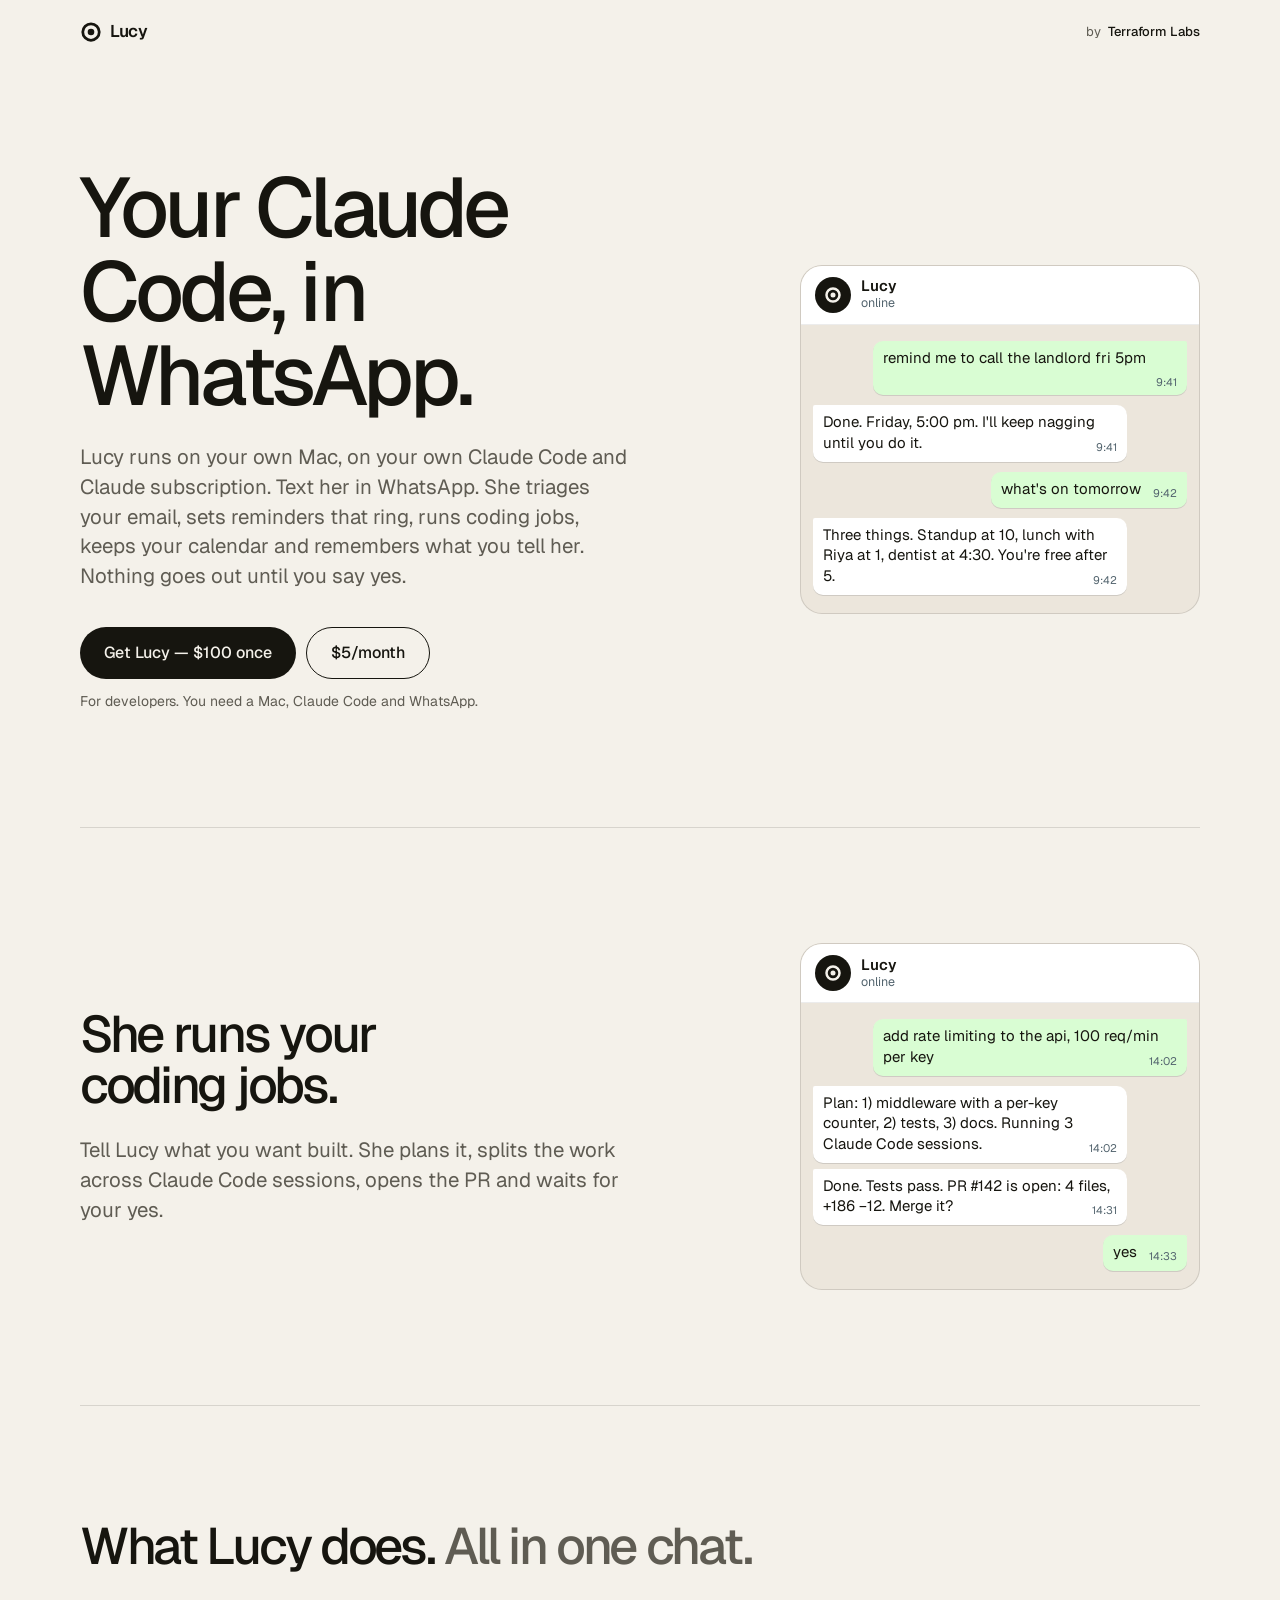
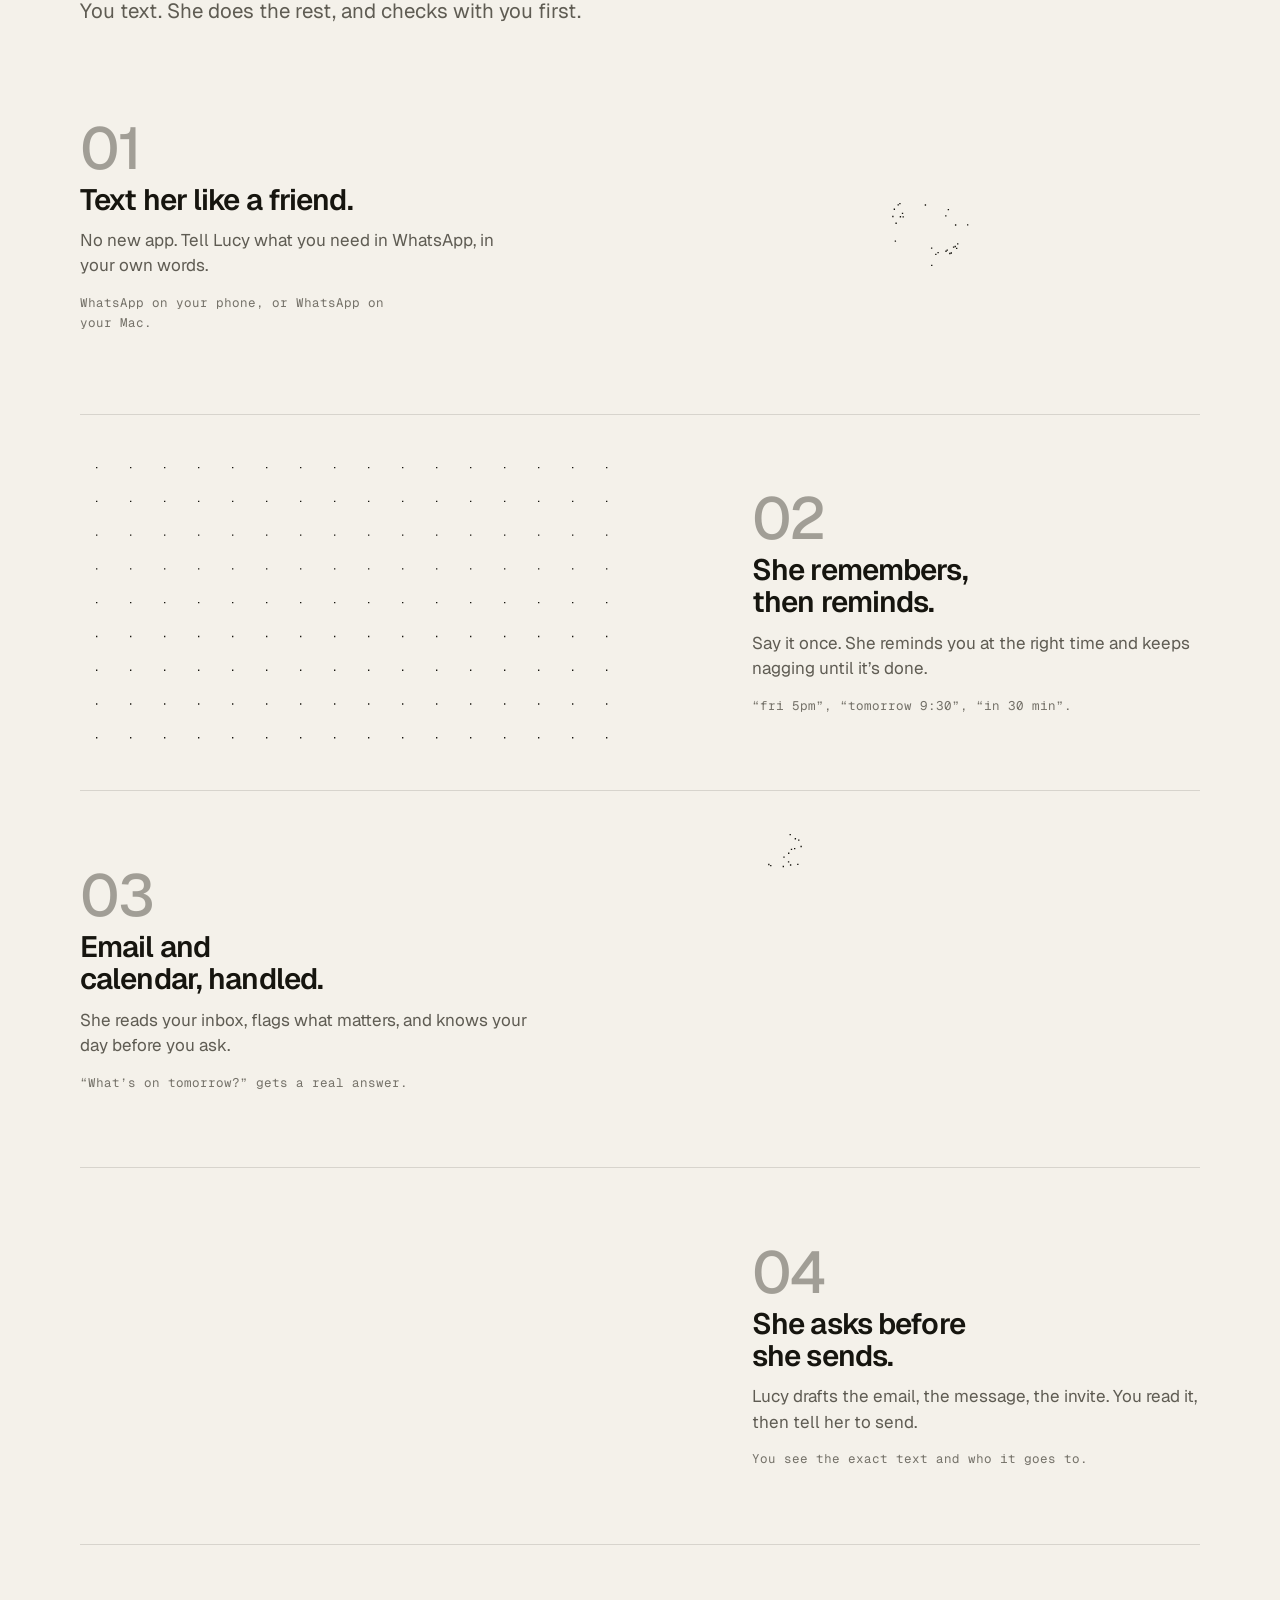
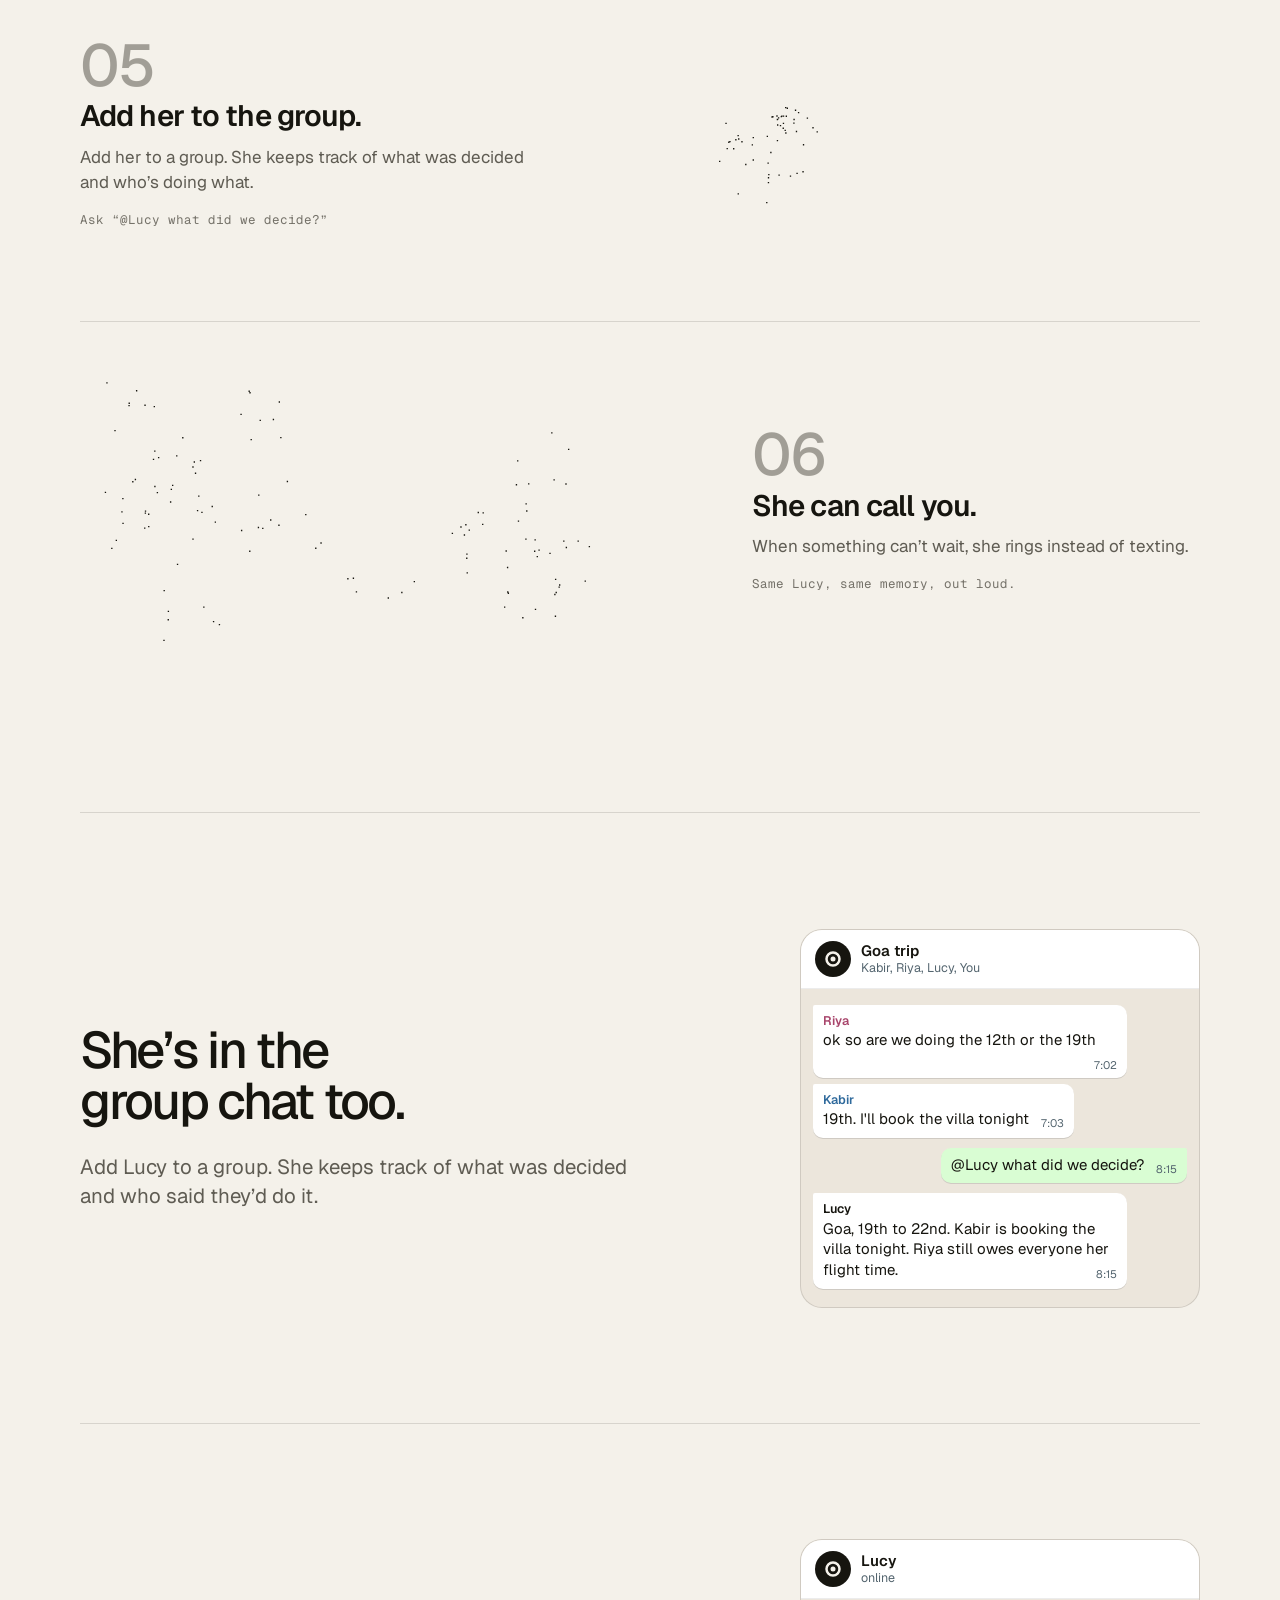
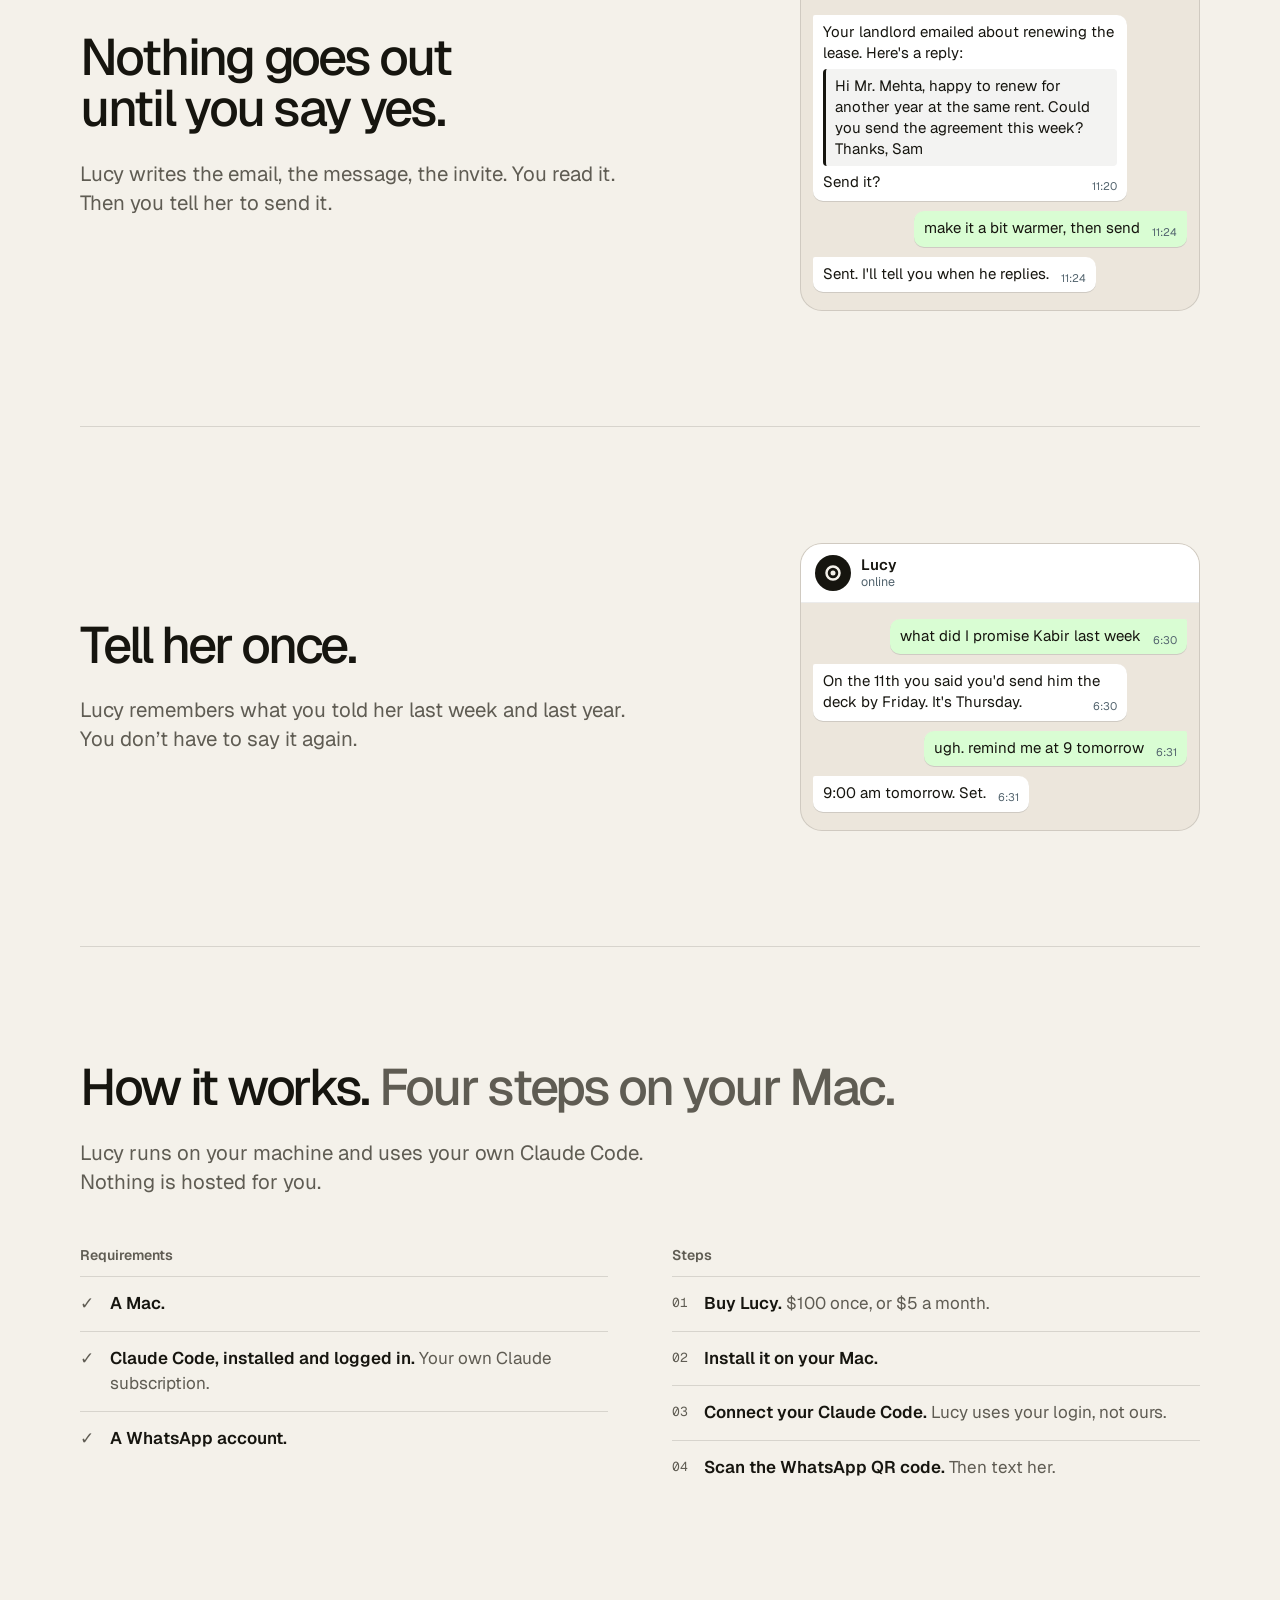
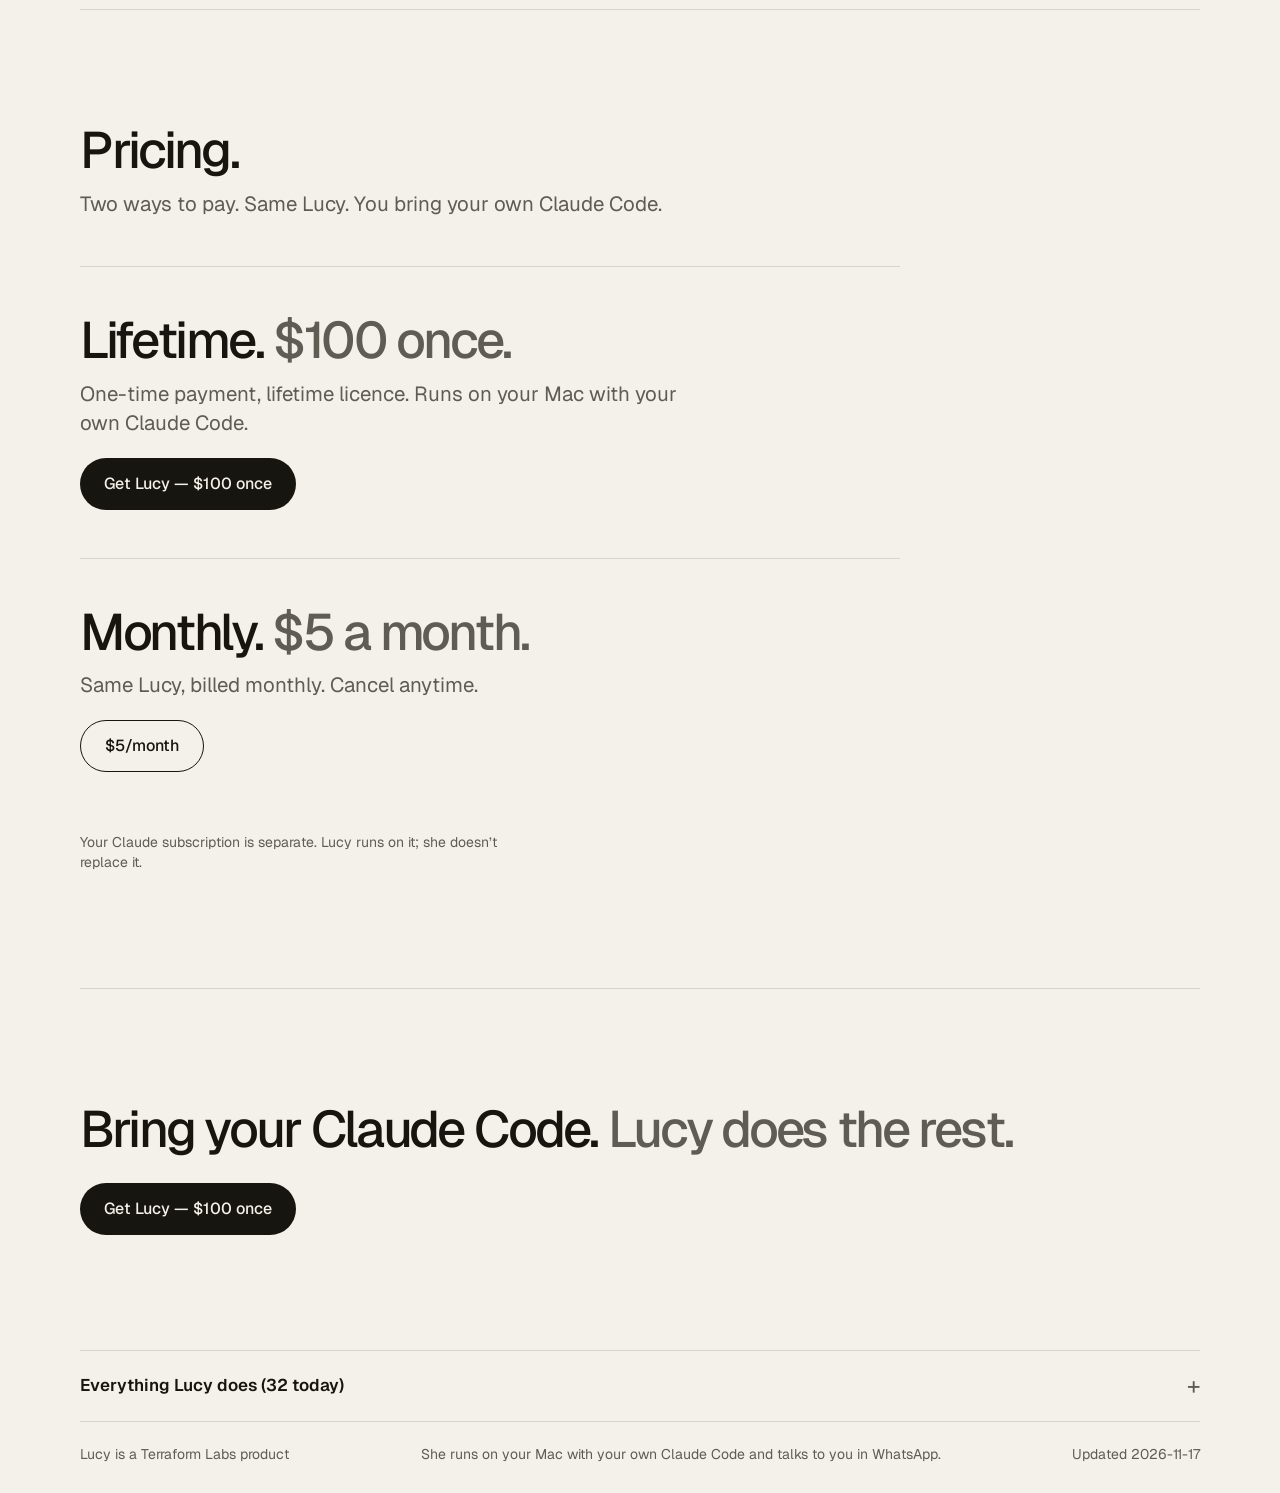
==== commit d87611c0: "Lucy: address review on the index.html repositioning - Restore step 06 'She can call you.' and its i" ====
--- a/index.html
+++ b/index.html
@@ -65,7 +65,7 @@
 h2 .g,.price .t .g{color:var(--soft)}
 .say{margin-top:clamp(16px,2vw,24px);font-size:clamp(18px,1.6vw,21px);line-height:1.45;color:var(--soft);max-width:30em;text-wrap:pretty}
 
-/* waitlist */
+/* waitlist (dormant: no #wl form on the page right now; kept for the interview script below) */
 .wl{margin-top:clamp(24px,3vw,36px);display:flex;flex-direction:column;gap:10px;max-width:460px}
 .wl label{position:absolute;width:1px;height:1px;overflow:hidden;clip:rect(0 0 0 0);white-space:nowrap}
 .wl .row{display:flex;gap:8px;flex-wrap:wrap}
@@ -310,6 +310,13 @@
         <p class="det">Ask &ldquo;@Lucy what did we decide?&rdquo;</p>
       </div>
     </li>
+    <li>
+      <figure class="fig"><img class="ill" data-reveal="develop" src="assets/ill/ill-call.webp" width="1200" height="670" alt="A person on a city street answers their phone; at the other end of a long looping cord, Lucy speaks into an old desk telephone." loading="lazy"></figure>
+      <div class="t"><span class="n">06</span><h3>She can call you.</h3>
+        <p>When something can&rsquo;t wait, she rings instead of texting.</p>
+        <p class="det">Same Lucy, same memory, out loud.</p>
+      </div>
+    </li>
   </ol>
 </section>
 
@@ -392,12 +399,13 @@
       <h2 id="h-price">Pricing.</h2>
       <p>Two ways to pay. Same Lucy. You bring your own Claude Code.</p>
     </div>
-    <!-- TODO: wire real checkout (no payment integration yet). These hrefs are placeholders. -->
+    <!-- TODO: wire real checkout (no payment integration yet). Placeholder: this button links to its own card, so clicking it does nothing visible. Not a broken link. -->
     <div class="max" id="checkout-lifetime">
       <p class="t">Lifetime. <span class="g">$100 once.</span></p>
       <p>One-time payment, lifetime licence. Runs on your Mac with your own Claude Code.</p>
       <a class="cta" href="#checkout-lifetime">Get Lucy &mdash; $100 once</a>
     </div>
+    <!-- TODO: wire real checkout (no payment integration yet). Placeholder: this button links to its own card, so clicking it does nothing visible. Not a broken link. -->
     <div class="max" id="checkout-monthly">
       <p class="t">Monthly. <span class="g">$5 a month.</span></p>
       <p>Same Lucy, billed monthly. Cancel anytime.</p>
@@ -420,7 +428,7 @@
   <div id="feat-list"><p class="empty">Loading&hellip;</p></div>
 </details>
 
-<footer><span>Lucy · a <a href="https://terraformlabs.ai">Terraform Labs</a> product</span><span>Lucy is a Terraform Labs product. She runs on your Mac with your own Claude Code and talks to you in WhatsApp.</span><span id="feat-upd"></span></footer>
+<footer><span>Lucy is a Terraform Labs product</span><span>She runs on your Mac with your own Claude Code and talks to you in WhatsApp.</span><span id="feat-upd"></span></footer>
 
 <script>
 (function(){
@@ -437,8 +445,9 @@
 <script src="interview-core.js"></script>
 <script>
 (function(){
-  // Waitlist signup + chat interview with Lucy. All copy, reactions and branches come from the server config
-  // (personal-agent data/waitlist-interview.json). Everything user- or server-provided goes in via textContent, never innerHTML.
+  // DORMANT: waitlist signup + chat interview with Lucy. The #wl form was removed when Lucy moved to $100 once / $5 a month,
+  // so this returns early below and does nothing (no listeners, no network calls) until a form with id="wl" exists again.
+  // When live, all copy, reactions and branches come from the server config (personal-agent data/waitlist-interview.json). Everything user- or server-provided goes in via textContent, never innerHTML.
   var BASE='https://arnavs-mac-mini.tail43dee0.ts.net:8443/api/waitlist';
   var VI=window.VisionInterview,DRAFT='vision-wl-draft';
   var f=document.getElementById('wl');
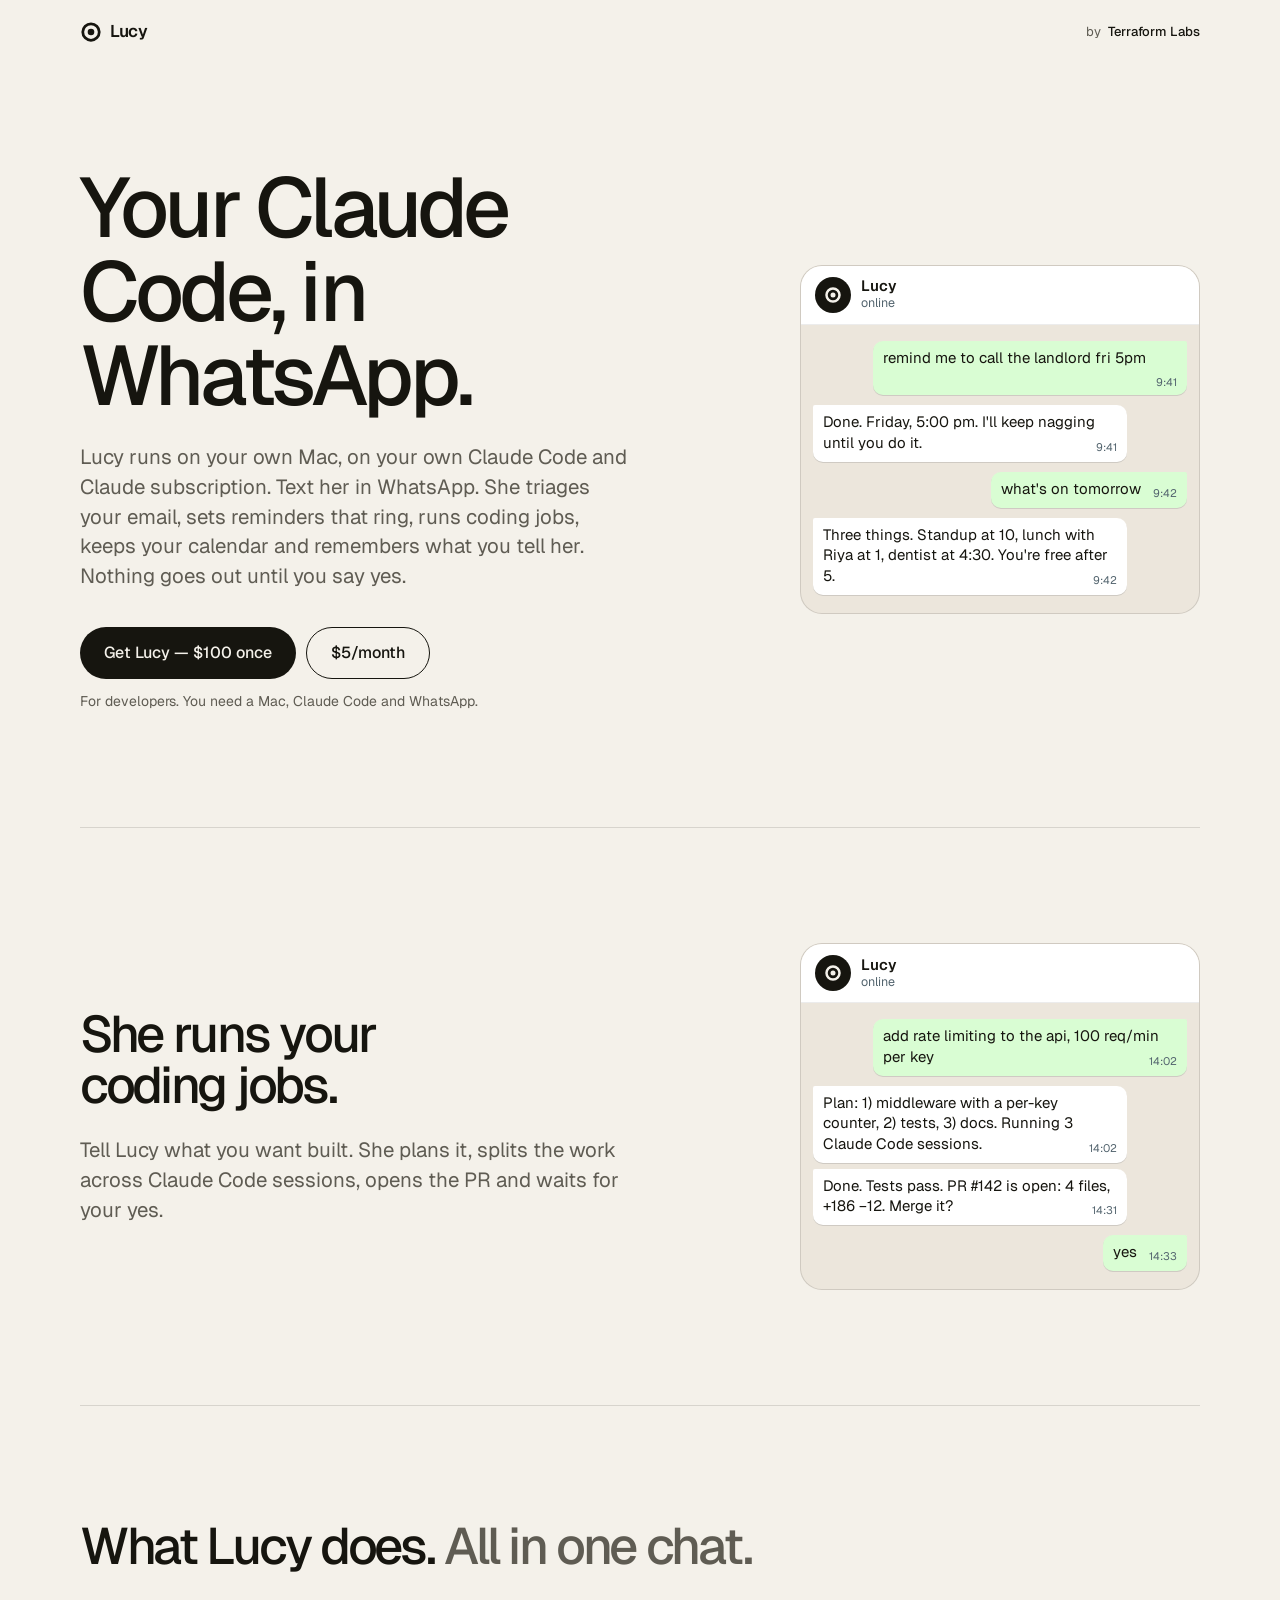
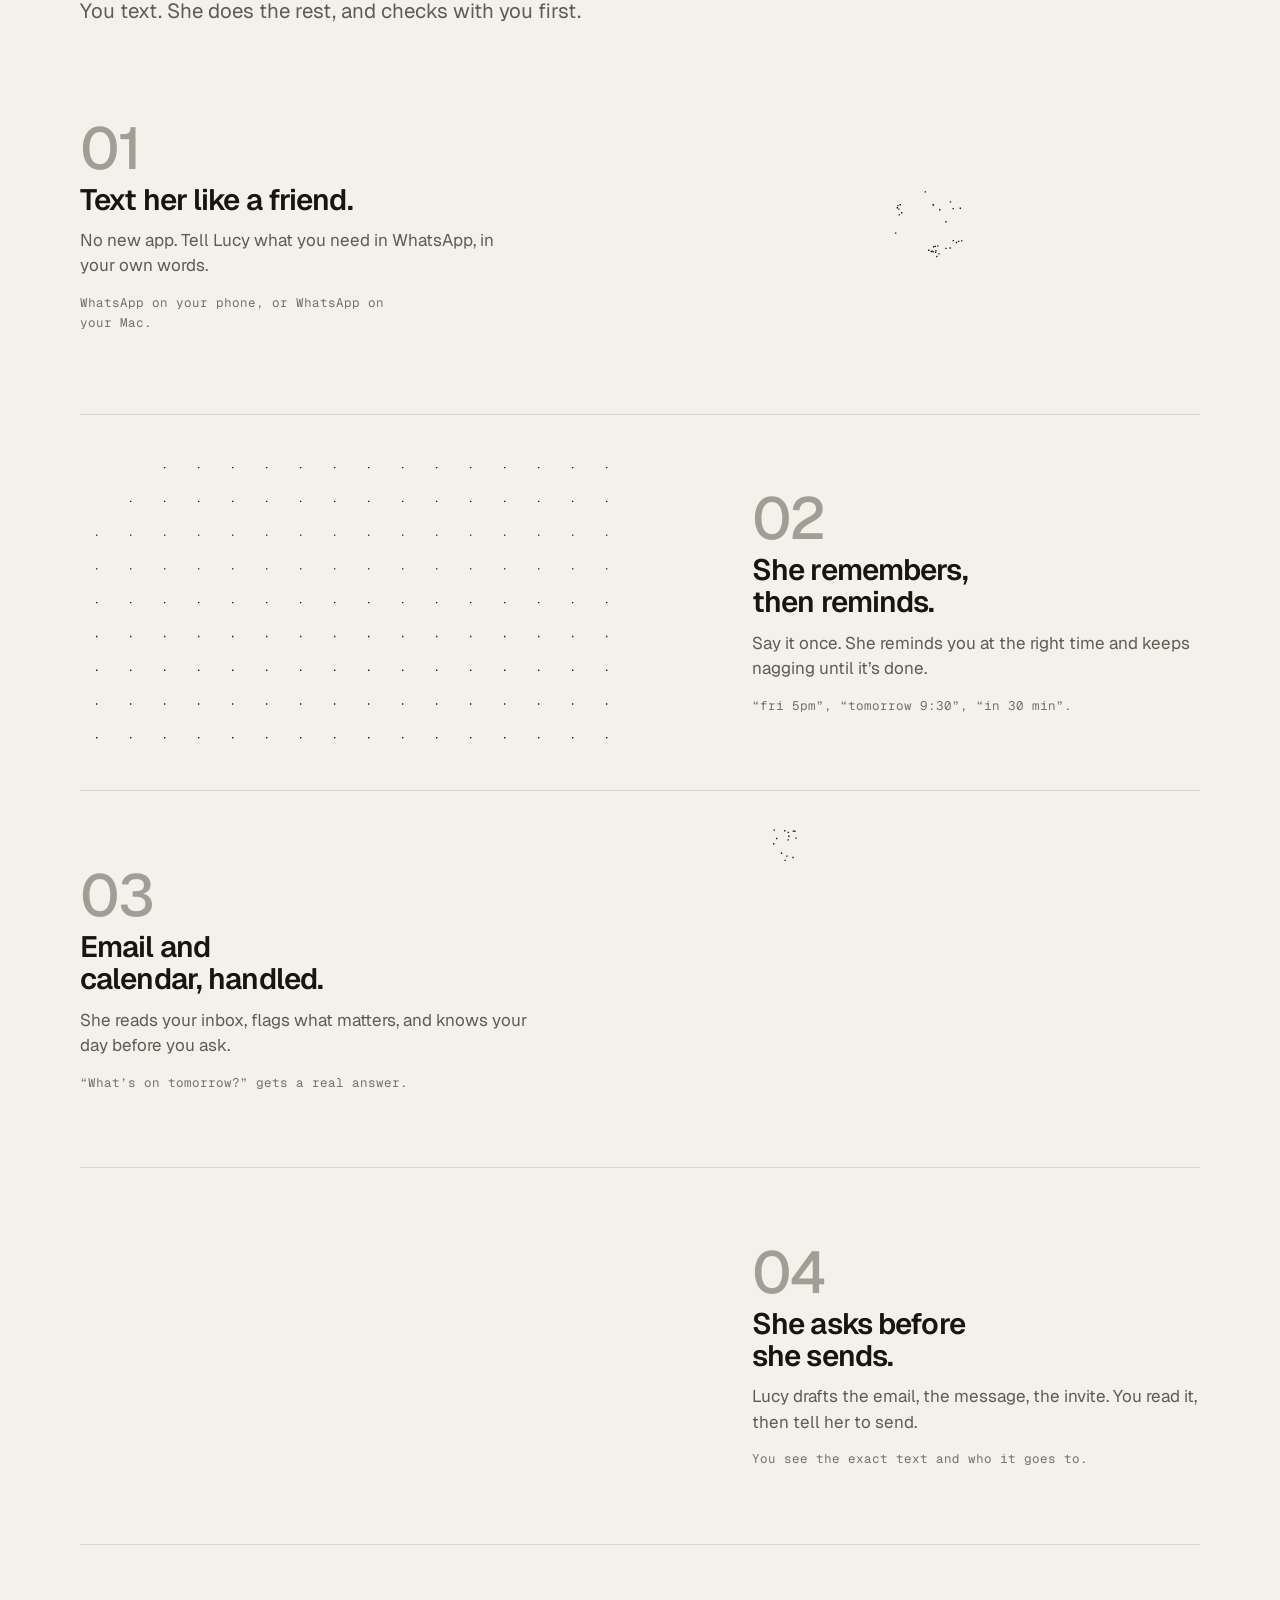
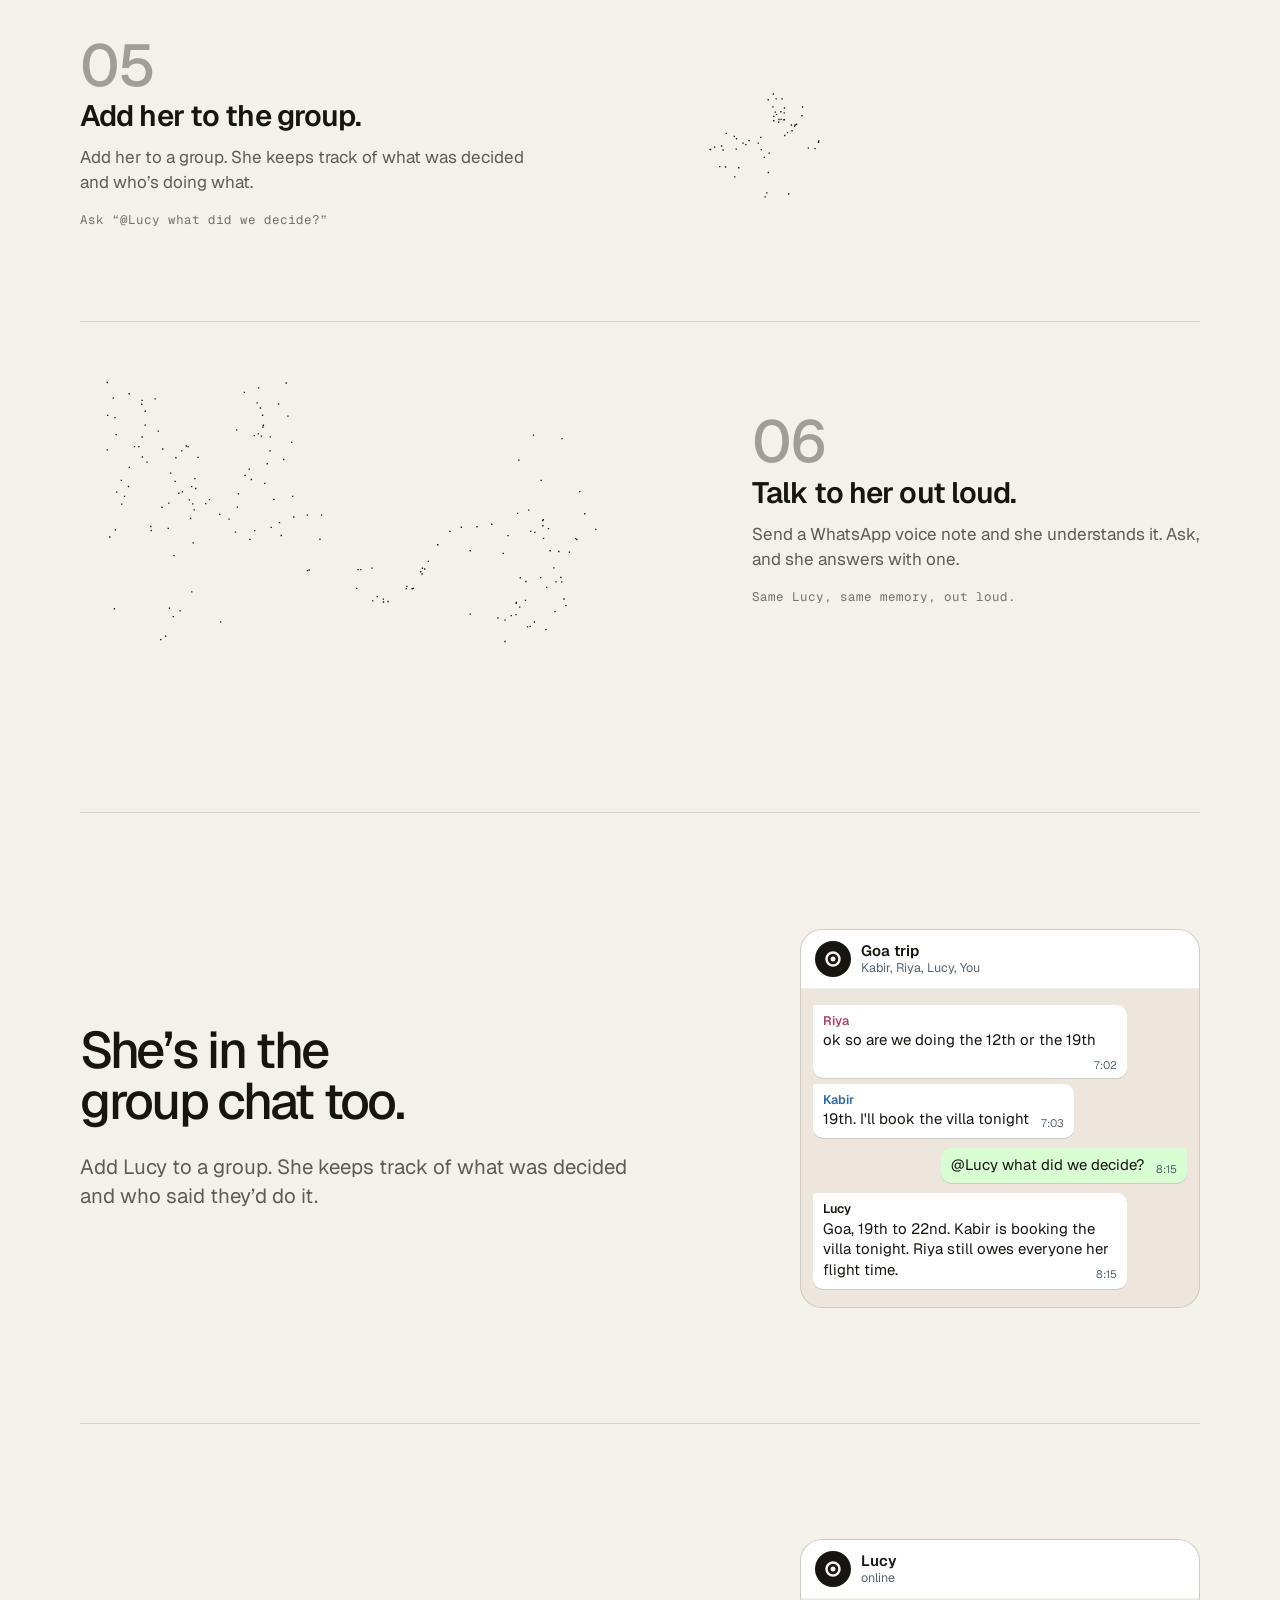
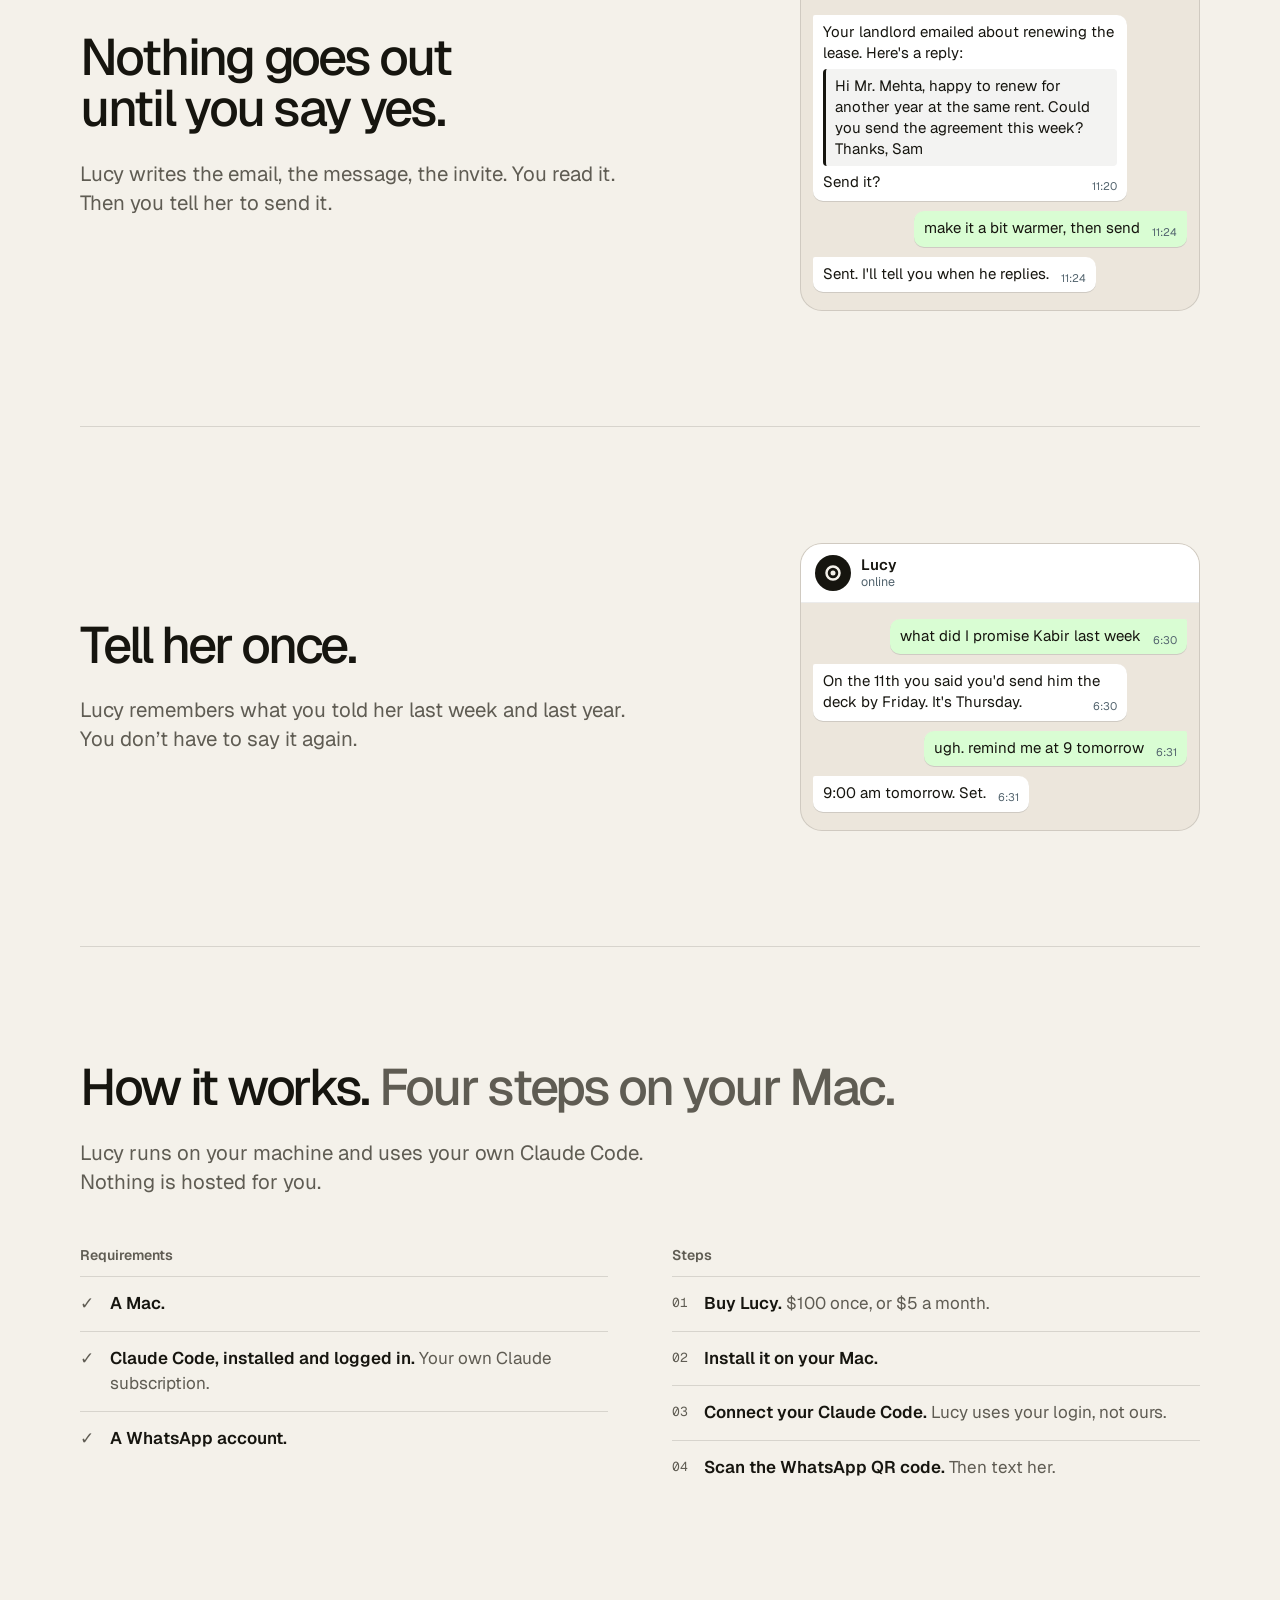
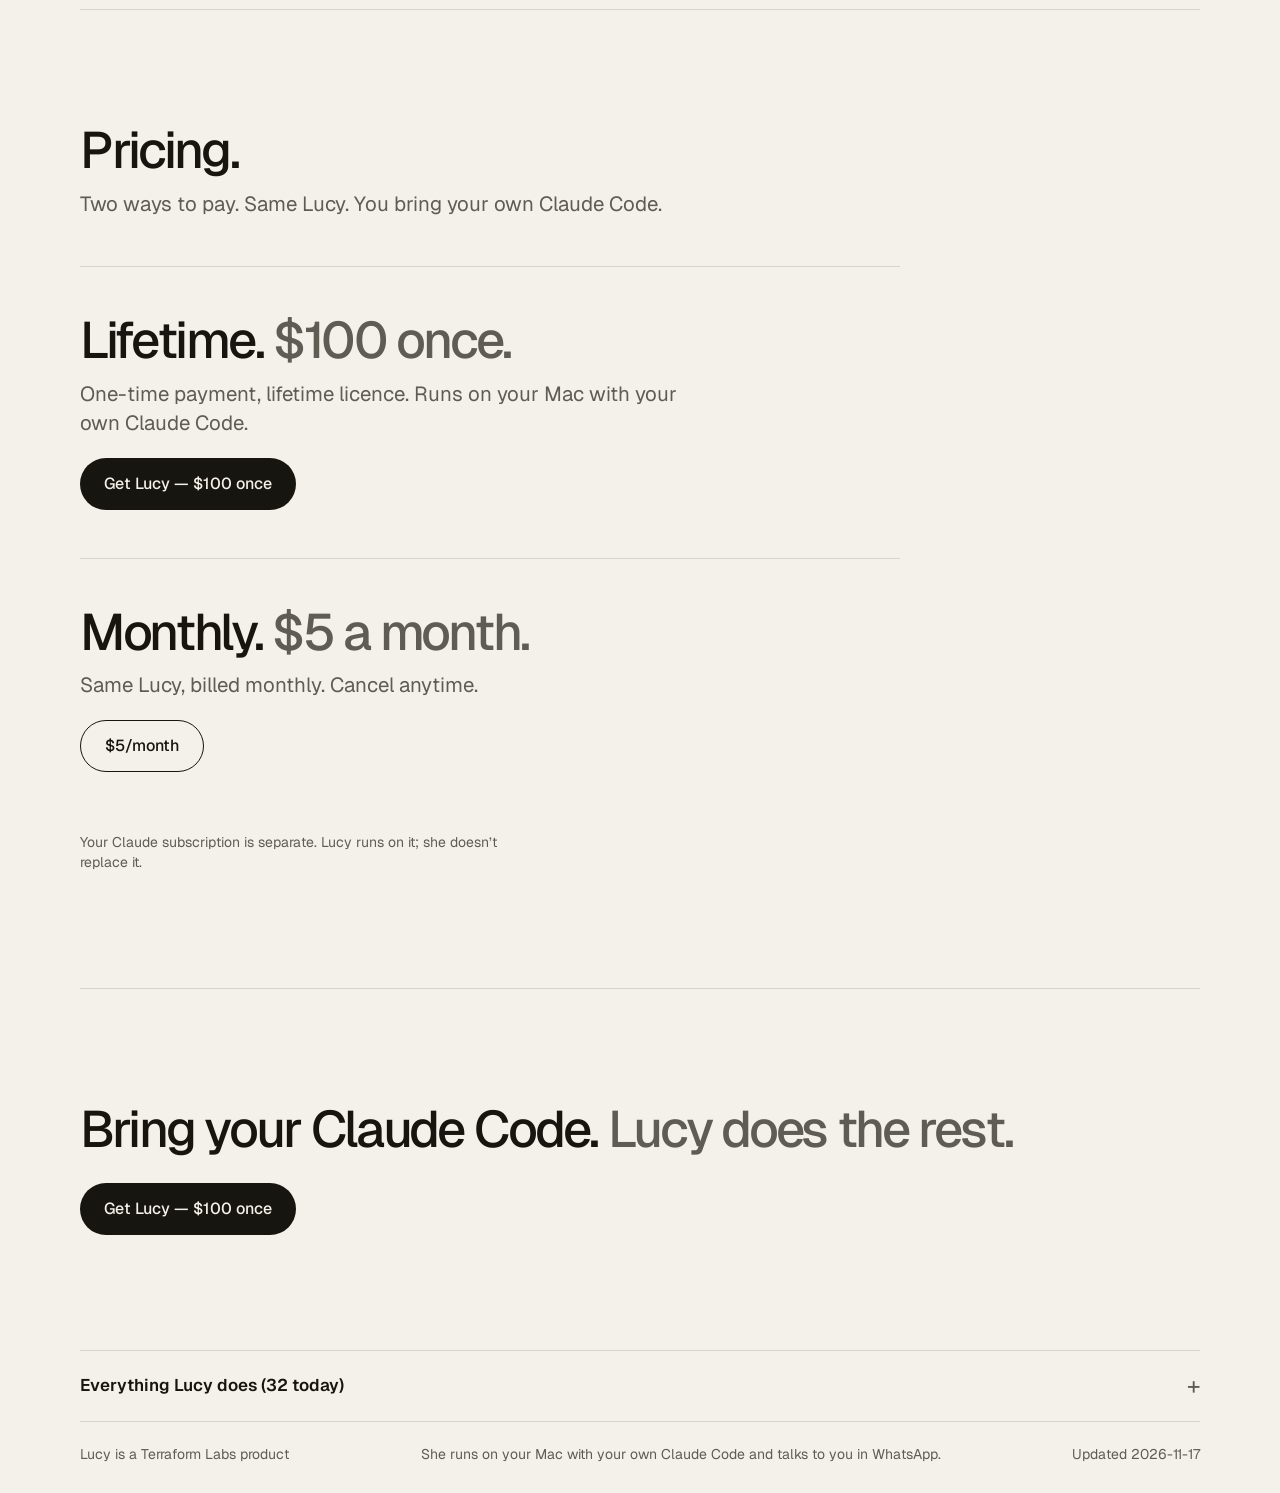
==== commit 764c3929: "Lucy: step 06 to voice notes, flag obsolete interview pricing - Step 06 now describes WhatsApp voice" ====
--- a/index.html
+++ b/index.html
@@ -311,9 +311,9 @@
       </div>
     </li>
     <li>
-      <figure class="fig"><img class="ill" data-reveal="develop" src="assets/ill/ill-call.webp" width="1200" height="670" alt="A person on a city street answers their phone; at the other end of a long looping cord, Lucy speaks into an old desk telephone." loading="lazy"></figure>
-      <div class="t"><span class="n">06</span><h3>She can call you.</h3>
-        <p>When something can&rsquo;t wait, she rings instead of texting.</p>
+      <figure class="fig"><img class="ill" data-reveal="develop" src="assets/ill/ill-call.webp" width="1200" height="670" alt="A person on a city street listens on their phone while Lucy, at the other end of a long looping cord, talks into an old desk telephone." loading="lazy"></figure>
+      <div class="t"><span class="n">06</span><h3>Talk to her out loud.</h3>
+        <p>Send a WhatsApp voice note and she understands it. Ask, and she answers with one.</p>
         <p class="det">Same Lucy, same memory, out loud.</p>
       </div>
     </li>
@@ -453,6 +453,10 @@
   var f=document.getElementById('wl');
   // The waitlist form is gone (Lucy is sold, not waitlisted). Without it this does nothing: no listeners, no network calls.
   if(!f||!VI)return;
+  // OBSOLETE PRICING BELOW: rework before re-enabling. The quote path (submit(): 'Free' / '{monthly} / month' / 'or {yearly} / year'),
+  // the skip-the-call flow (skipped(), 'Talk to Lucy now') and the C('power')/C('maxNote') strings all come from the old
+  // per-person call-set pricing (up to twenty dollars a month), and server config (personal-agent data/waitlist-interview.json) overrides the fallbacks.
+  // Lucy is now $100 once or $5/month with no call, so do not add a #wl form back until this is rewritten.
   var m=document.getElementById('wl-msg'),b=document.getElementById('wl-btn'),e=document.getElementById('wl-email'),iv=document.getElementById('wl-iv');
   var row=f.querySelector('.row'),lab=f.querySelector('label');
   // Ambassador referral: ?ref=<code> is kept in localStorage so it survives the interview and a later visit. The
@@ -590,6 +594,7 @@
   function payload(){
     var a={};S.qs.forEach(function(q){a[q.id]=S.ans[q.id];if(S.notes[q.id])a[q.id+':text']=S.notes[q.id]});return a;
   }
+  // OBSOLETE: per-person quote from the old call-set pricing. See the note at the top of this script.
   function submit(){
     S.busy=true;
     post('/interview',{email:S.email,token:S.token,answers:payload()}).then(function(r){
@@ -643,6 +648,7 @@
 
   sk.addEventListener('click',function(){skip=true;if(f.requestSubmit)f.requestSubmit();else f.dispatchEvent(new Event('submit',{cancelable:true}))});
   // Skipped the call. Pricing is $100 once or $5/month.
+  // OBSOLETE: old 'skip the call' flow. See the note at the top of this script.
   function skipped(r,email){
     row.hidden=true;lab.textContent="You're on the list";sk.hidden=true;
     m.textContent=C('power',"You're on the list. Lucy is $100 once, or $5 a month.");
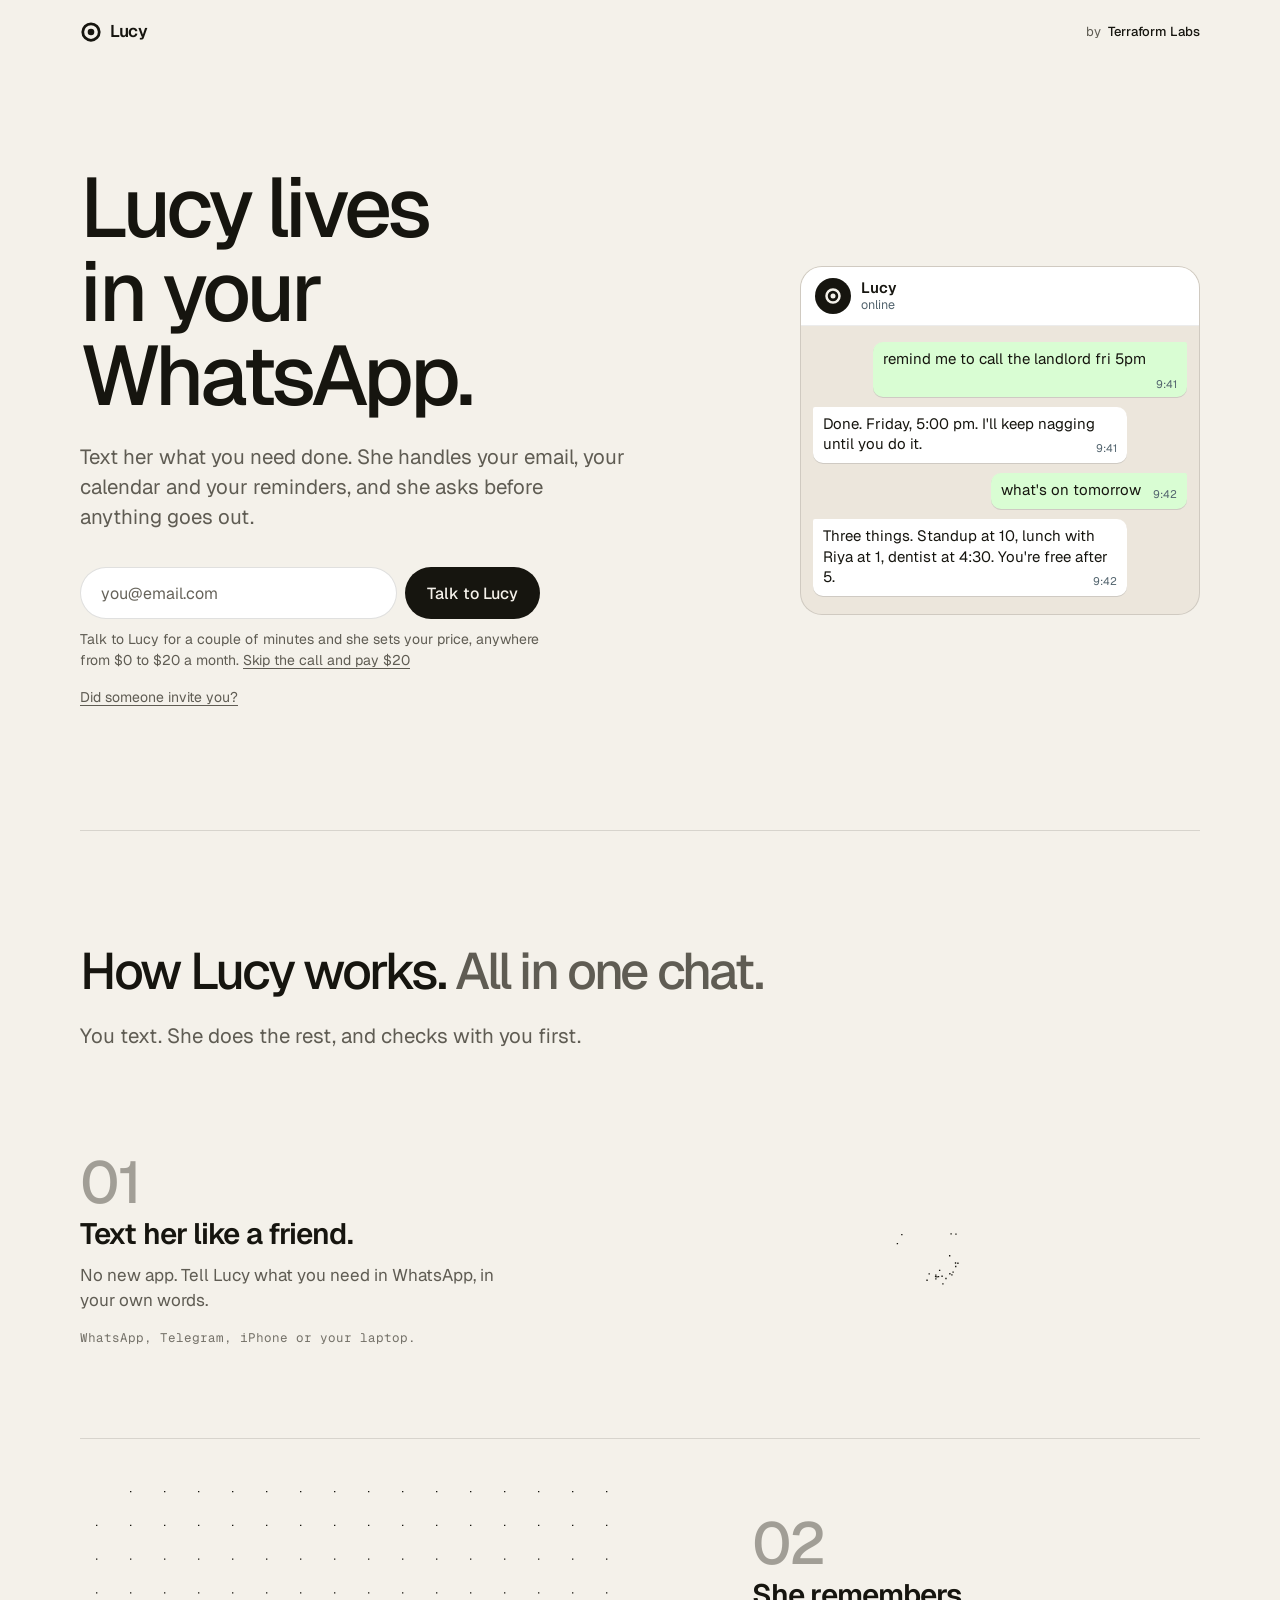
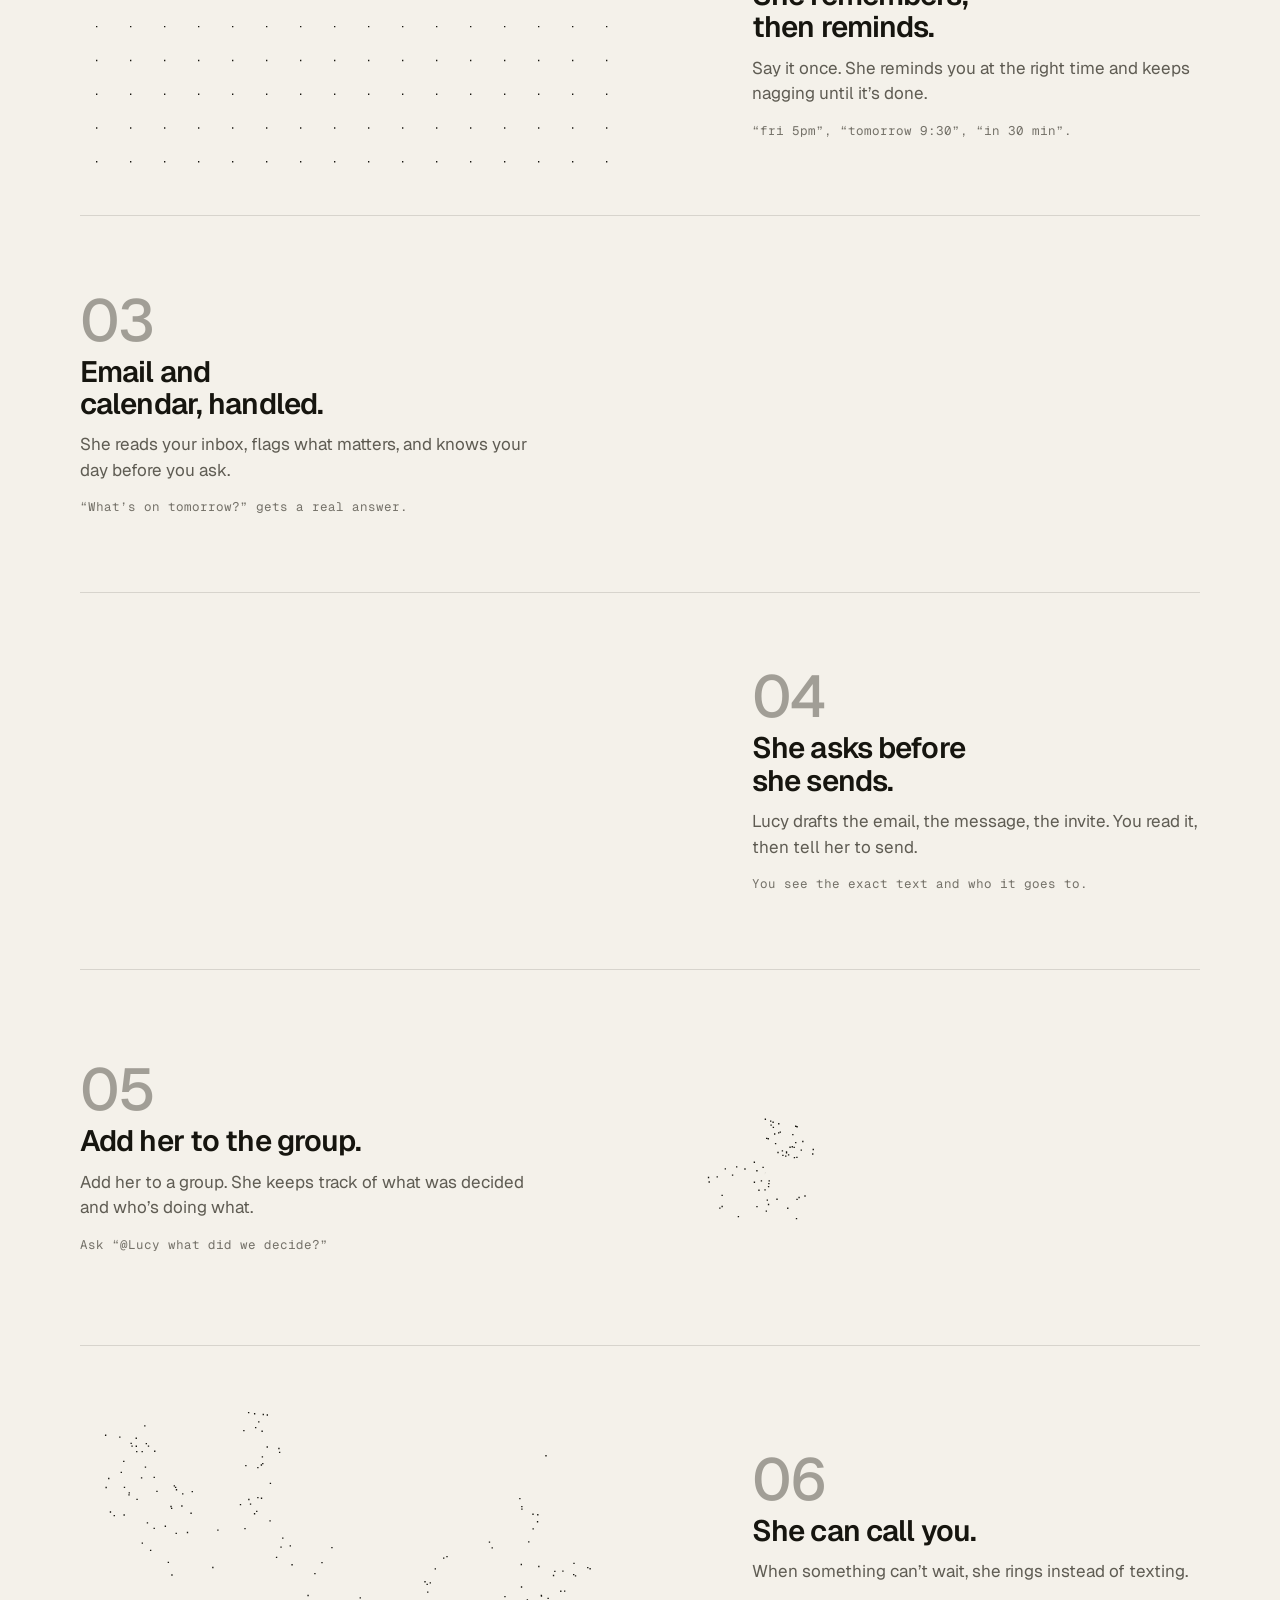
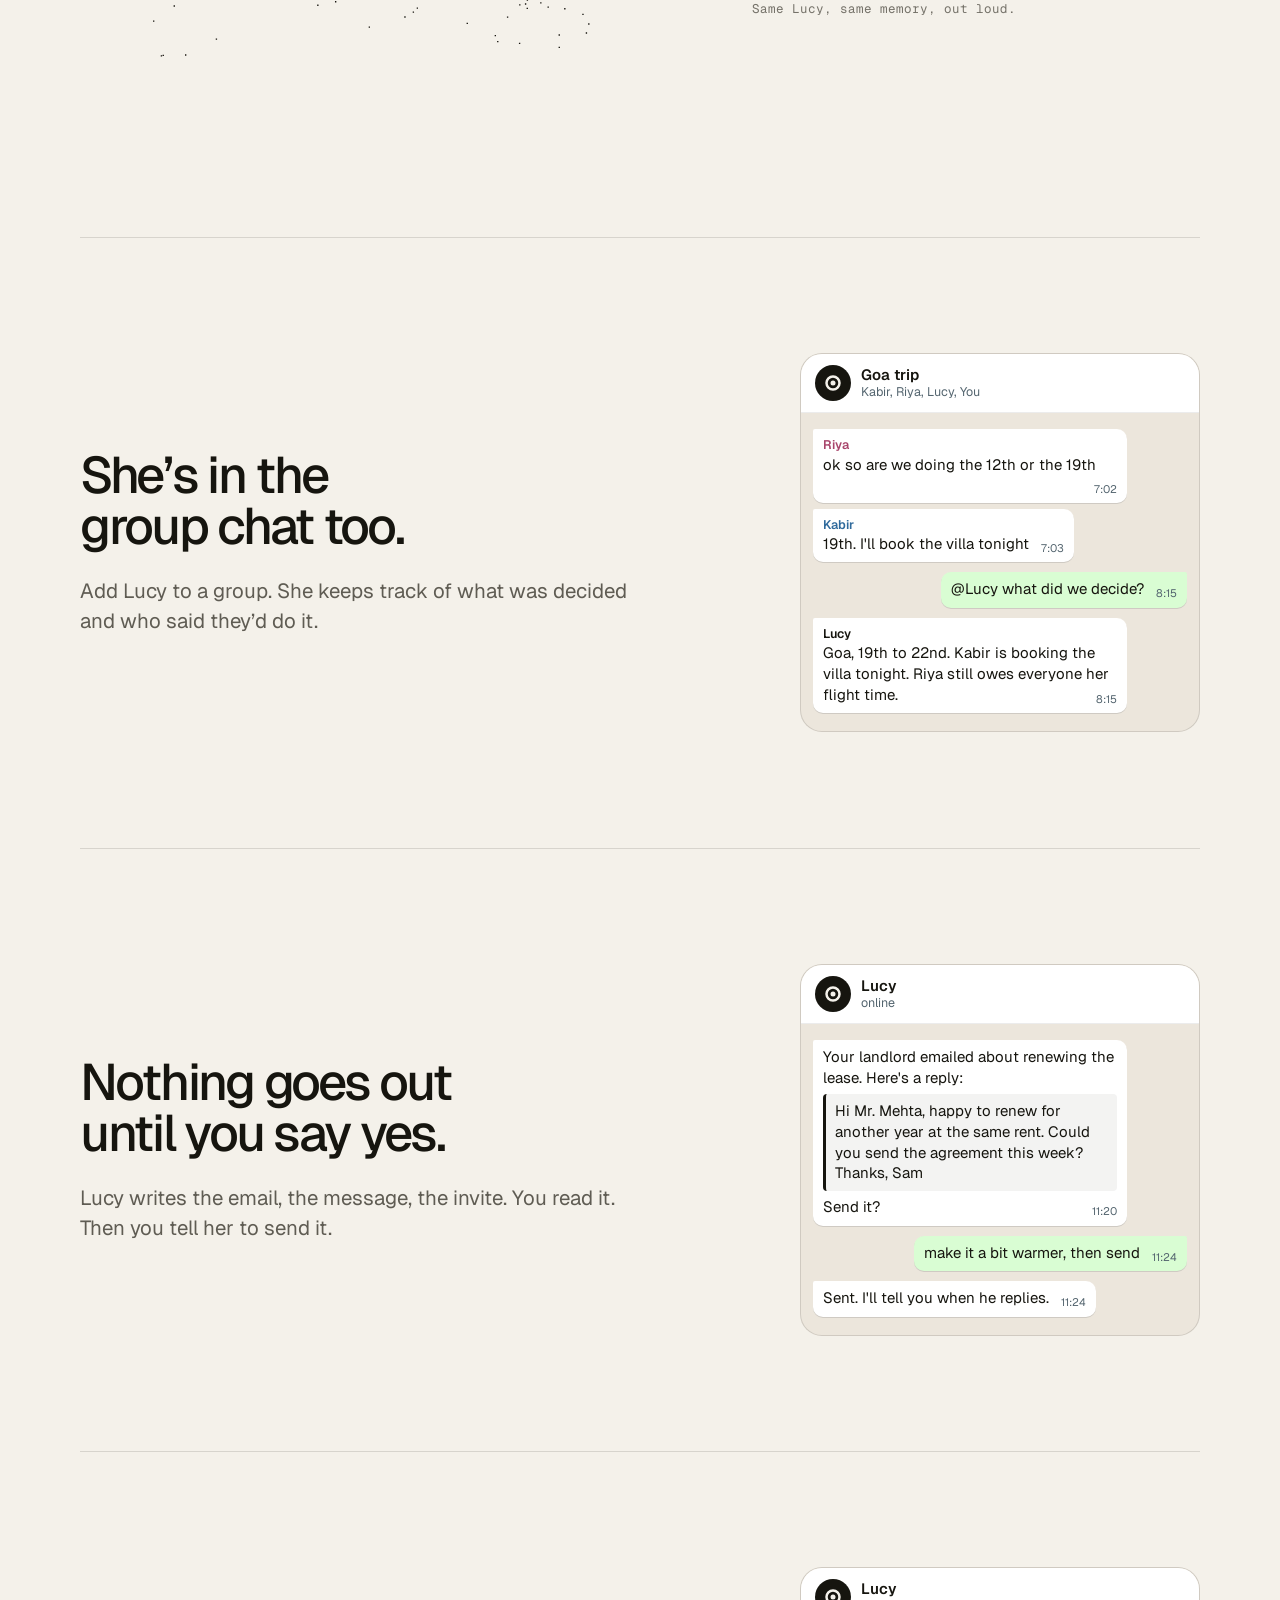
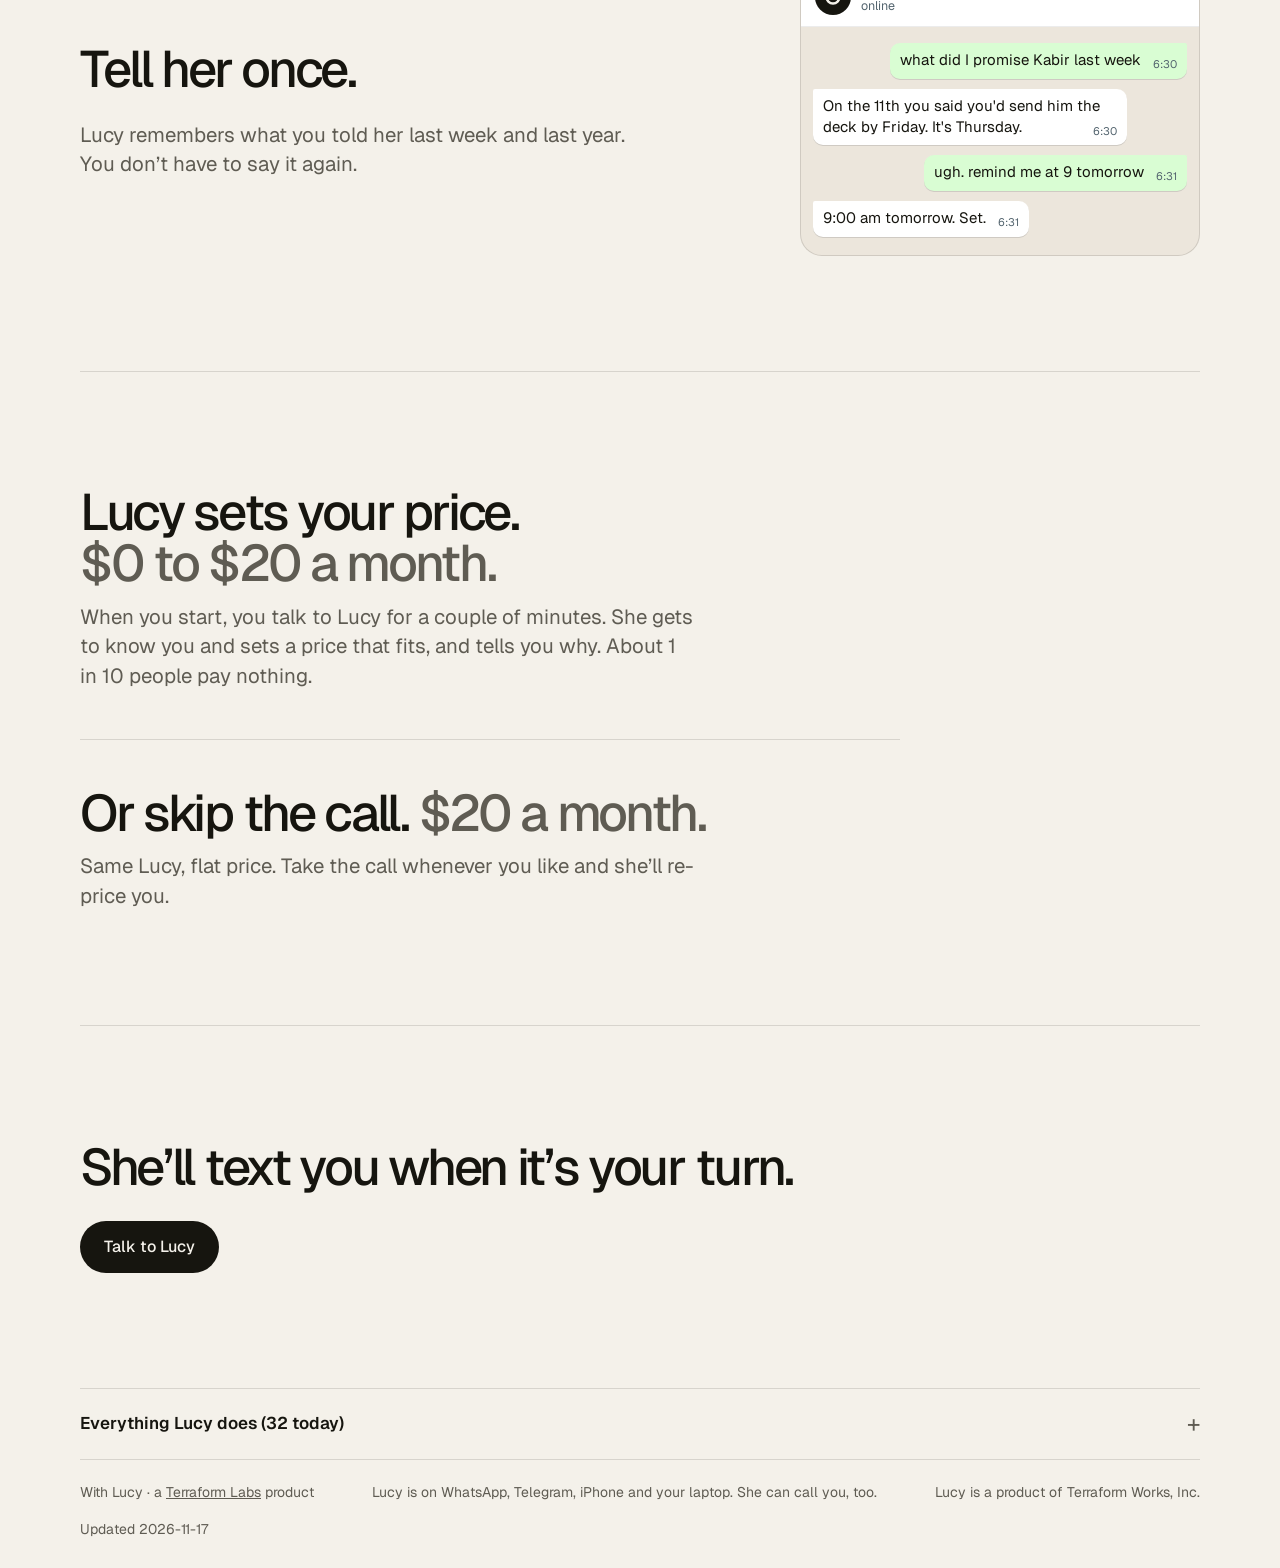
==== commit aaaf92e1: "Footer: Lucy is a product of Terraform Works, Inc. Co-Authored-By: Claude Opus 5.5 <noreply@anthropi" ====
--- a/index.html
+++ b/index.html
@@ -5,18 +5,18 @@
 <meta name="viewport" content="width=device-width, initial-scale=1, viewport-fit=cover">
 <meta name="theme-color" content="#f4f1ea" media="(prefers-color-scheme: light)">
 <meta name="theme-color" content="#12110d" media="(prefers-color-scheme: dark)">
-<meta name="description" content="Lucy runs on your Mac with your own Claude Code and works for you inside WhatsApp. $100 once, or $5 a month.">
-<title>Lucy: your Claude Code, in WhatsApp</title>
+<meta name="description" content="Lucy is an AI assistant who lives in your WhatsApp chats and groups. Text her what you need done. $0&ndash;20 a month, and Lucy sets your price.">
+<title>Lucy lives in your WhatsApp</title>
 <link rel="icon" href="data:image/svg+xml,%3Csvg xmlns='http://www.w3.org/2000/svg' viewBox='0 0 40 40'%3E%3Crect width='40' height='40' rx='9' fill='%2316150f'/%3E%3Ccircle cx='20' cy='20' r='11' fill='none' stroke='%23f4f1ea' stroke-width='4'/%3E%3Ccircle cx='20' cy='20' r='4.5' fill='%23f4f1ea'/%3E%3C/svg%3E">
 <link rel="canonical" href="https://withlucy.ai/">
 <meta property="og:type" content="website">
 <meta property="og:site_name" content="With Lucy">
-<meta property="og:title" content="Lucy: your Claude Code, in WhatsApp">
-<meta property="og:description" content="Lucy runs on your Mac with your own Claude Code and works for you inside WhatsApp. $100 once, or $5 a month.">
+<meta property="og:title" content="Lucy lives in your WhatsApp">
+<meta property="og:description" content="Lucy is an AI assistant who lives in your WhatsApp chats and groups. Text her what you need done. $0&ndash;20 a month, and Lucy sets your price.">
 <meta property="og:url" content="https://withlucy.ai/">
 <meta name="twitter:card" content="summary">
-<meta name="twitter:title" content="Lucy: your Claude Code, in WhatsApp">
-<meta name="twitter:description" content="Lucy runs on your Mac with your own Claude Code and works for you inside WhatsApp. $100 once, or $5 a month.">
+<meta name="twitter:title" content="Lucy lives in your WhatsApp">
+<meta name="twitter:description" content="Lucy is an AI assistant who lives in your WhatsApp chats and groups. Text her what you need done. $0&ndash;20 a month, and Lucy sets your price.">
 <link rel="preconnect" href="https://fonts.googleapis.com">
 <link rel="preconnect" href="https://fonts.gstatic.com" crossorigin>
 <link rel="stylesheet" href="https://fonts.googleapis.com/css2?family=Geist:wght@400;500;600&family=Geist+Mono:wght@400&display=swap">
@@ -25,7 +25,7 @@
    1. One idea per screen.  2. Show the chat, not a drawing of the product.
    3. One typeface, one ink, paper background. No gradients, glows or decoration.
    4. Every sentence is one you could say out loud to a friend.
-   5. One action: get Lucy ($100 once or $5/month). Everything else is a link.
+   5. One action: join the waitlist. Everything else is a link.
    The only colour on the page is inside the chats. */
 :root{
   --bg:#f4f1ea;--ink:#16150f;--soft:#5f5c53;--rule:rgba(22,21,15,.13);
@@ -65,7 +65,7 @@
 h2 .g,.price .t .g{color:var(--soft)}
 .say{margin-top:clamp(16px,2vw,24px);font-size:clamp(18px,1.6vw,21px);line-height:1.45;color:var(--soft);max-width:30em;text-wrap:pretty}
 
-/* waitlist (dormant: no #wl form on the page right now; kept for the interview script below) */
+/* waitlist */
 .wl{margin-top:clamp(24px,3vw,36px);display:flex;flex-direction:column;gap:10px;max-width:460px}
 .wl label{position:absolute;width:1px;height:1px;overflow:hidden;clip:rect(0 0 0 0);white-space:nowrap}
 .wl .row{display:flex;gap:8px;flex-wrap:wrap}
@@ -108,24 +108,6 @@
 
 .end{text-align:left}
 .cta{display:inline-flex;align-items:center;height:52px;margin-top:28px;padding:0 24px;border-radius:999px;background:var(--ink);color:var(--bg);font-weight:500;font-size:16px;text-decoration:none}
-/* two ways to buy: the ink button is the one action, the outlined one is the same action billed monthly */
-.ctas{display:flex;flex-wrap:wrap;gap:10px;margin-top:clamp(24px,3vw,36px)}
-.ctas .cta{margin-top:0}
-.cta.alt{background:transparent;color:var(--ink);border:1px solid var(--ink)}
-.need{margin-top:12px;font-size:14px;color:var(--soft)}
-.price .cta{margin-top:20px}
-.price .fine{font-size:14px}
-
-/* setup: what you need, then four steps, as ruled rows like the feature list */
-.setup{display:grid;grid-template-columns:minmax(0,1fr) minmax(0,1fr);gap:clamp(28px,5vw,72px);margin-top:clamp(28px,4vw,48px)}
-.setup h3{font-size:14px;font-weight:600;color:var(--soft);padding-bottom:10px}
-.setup ul,.setup ol{list-style:none}
-.setup li{display:flex;gap:16px;padding:14px 0;border-top:1px solid var(--rule)}
-.setup li b{font-weight:600;color:var(--ink)}
-.setup li span{color:var(--soft)}
-.setup ol li::before{content:counter(s,decimal-leading-zero);counter-increment:s;font:400 13px/1.9 "Geist Mono",ui-monospace,Menlo,monospace;color:var(--soft);flex:none}
-.setup ol{counter-reset:s}
-.setup ul li::before{content:"\2713";color:var(--soft);flex:none}
 
 /* the long list, for people who want it */
 .all{max-width:var(--w);margin:0 auto;border-top:1px solid var(--rule)}
@@ -216,8 +198,6 @@
   .screen>.chat{justify-self:start;max-width:none}
   h1{font-size:clamp(40px,12.4vw,60px)}
   .fi{grid-template-columns:minmax(0,1fr)}
-  .setup{grid-template-columns:minmax(0,1fr)}
-  .ctas .cta{flex:1 1 auto;justify-content:center}
   .wl button{flex:1 1 auto}
   .iv .b{max-width:92%}.iv .log{max-height:62svh}.wl .iv .chips button kbd{display:none}
 }
@@ -229,20 +209,25 @@
 </style>
 </head>
 <body>
-<a class="skip" href="#pricing">Skip to pricing</a>
+<a class="skip" href="#wl-email">Skip to sign up</a>
 <header class="top"><a class="mark" href="#top" aria-label="Lucy, home"><svg viewBox="0 0 40 40" aria-hidden="true"><circle cx="20" cy="20" r="15"/><circle class="d" cx="20" cy="20" r="6"/></svg>Lucy</a><a class="tfl" href="https://terraformlabs.ai">by <b>Terraform Labs</b></a></header>
 
 <main id="top">
 <section class="screen first" aria-labelledby="h-hero">
   <div>
-    <h1 id="h-hero">Your Claude Code, in WhatsApp.</h1>
-    <p class="say">Lucy runs on your own Mac, on your own Claude Code and Claude subscription. Text her in WhatsApp. She triages your email, sets reminders that ring, runs coding jobs, keeps your calendar and remembers what you tell her. Nothing goes out until you say yes.</p>
-    <!-- TODO: wire real checkout (no payment integration yet). Both buttons go to the pricing section. -->
-    <div class="ctas">
-      <a class="cta" href="#checkout-lifetime">Get Lucy &mdash; $100 once</a>
-      <a class="cta alt" href="#checkout-monthly">$5/month</a>
-    </div>
-    <p class="need">For developers. You need a Mac, Claude Code and WhatsApp.</p>
+    <h1 id="h-hero">Lucy lives in your WhatsApp.</h1>
+    <p class="say">Text her what you need done. She handles your email, your calendar and your reminders, and she asks before anything goes out.</p>
+    <form class="wl" id="wl" novalidate>
+      <label for="wl-email">Email</label>
+      <div class="row"><input id="wl-email" type="email" name="email" placeholder="you@email.com" autocomplete="email" inputmode="email" required><button id="wl-btn" type="submit">Talk to Lucy</button></div>
+      <p class="note">Talk to Lucy for a couple of minutes and she sets your price, anywhere from $0 to $20 a month. <button class="skipc" id="wl-skip" type="button">Skip the call and pay $20</button></p>
+      <details class="inv" id="wl-inv"><summary>Did someone invite you?</summary>
+        <input id="wl-ref" type="text" name="ref_visible" maxlength="32" placeholder="Their name or code" aria-label="Who invited you? Their name or code" autocomplete="off">
+      </details>
+      <input type="hidden" id="wl-ref-h" name="ref">
+      <div class="msg" id="wl-msg" role="status"></div>
+      <div class="iv" id="wl-iv" hidden aria-live="polite"></div>
+    </form>
   </div>
 <figure class="chat" data-shot="dm" aria-label="A WhatsApp chat with Lucy">
   <div class="chat-h"><span class="av" aria-hidden="true"><svg viewBox="0 0 40 40"><circle cx="20" cy="20" r="13"/><circle class="d" cx="20" cy="20" r="5"/></svg></span><span><b>Lucy</b><small>online</small></span></div>
@@ -255,31 +240,15 @@
 </figure>
 </section>
 
-<section class="screen" aria-labelledby="h-code">
-  <div>
-    <h2 id="h-code">She runs your coding jobs.</h2>
-    <p class="say">Tell Lucy what you want built. She plans it, splits the work across Claude Code sessions, opens the PR and waits for your yes.</p>
-  </div>
-<figure class="chat" data-shot="code" aria-label="Lucy plans a coding job, opens a PR and waits for approval">
-  <div class="chat-h"><span class="av" aria-hidden="true"><svg viewBox="0 0 40 40"><circle cx="20" cy="20" r="13"/><circle class="d" cx="20" cy="20" r="5"/></svg></span><span><b>Lucy</b><small>online</small></span></div>
-  <ol class="msgs">
-    <li class="m out" style="--i:0"><span class="sr">You: </span>add rate limiting to the api, 100 req/min per key<time>14:02</time></li>
-    <li class="m in" style="--i:1"><span class="sr">Lucy: </span>Plan: 1) middleware with a per-key counter, 2) tests, 3) docs. Running 3 Claude Code sessions.<time>14:02</time></li>
-    <li class="m in" style="--i:2"><span class="sr">Lucy: </span>Done. Tests pass. PR #142 is open: 4 files, +186 &minus;12. Merge it?<time>14:31</time></li>
-    <li class="m out" style="--i:3"><span class="sr">You: </span>yes<time>14:33</time></li>
-  </ol>
-</figure>
-</section>
-
 <section class="how" id="how" aria-labelledby="h-how">
-  <h2 id="h-how">What Lucy does. <span class="g">All in one chat.</span></h2>
+  <h2 id="h-how">How Lucy works. <span class="g">All in one chat.</span></h2>
   <p class="say">You text. She does the rest, and checks with you first.</p>
   <ol class="steps">
     <li>
       <figure class="fig"><img class="ill" data-reveal="bleed" src="assets/ill/ill-text.webp" width="1200" height="670" alt="A relaxed person on a sofa texts on their phone. Lucy, drawn as a friendly round-headed figure, sits on the arm of the sofa reading along with a notebook ready." loading="lazy"></figure>
       <div class="t"><span class="n">01</span><h3>Text her like a friend.</h3>
         <p>No new app. Tell Lucy what you need in WhatsApp, in your own words.</p>
-        <p class="det">WhatsApp on your phone, or WhatsApp on your Mac.</p>
+        <p class="det">WhatsApp, Telegram, iPhone or your laptop.</p>
       </div>
     </li>
     <li>
@@ -311,9 +280,9 @@
       </div>
     </li>
     <li>
-      <figure class="fig"><img class="ill" data-reveal="develop" src="assets/ill/ill-call.webp" width="1200" height="670" alt="A person on a city street listens on their phone while Lucy, at the other end of a long looping cord, talks into an old desk telephone." loading="lazy"></figure>
-      <div class="t"><span class="n">06</span><h3>Talk to her out loud.</h3>
-        <p>Send a WhatsApp voice note and she understands it. Ask, and she answers with one.</p>
+      <figure class="fig"><img class="ill" data-reveal="develop" src="assets/ill/ill-call.webp" width="1200" height="670" alt="A person on a city street answers their phone; at the other end of a long looping cord, Lucy speaks into an old desk telephone." loading="lazy"></figure>
+      <div class="t"><span class="n">06</span><h3>She can call you.</h3>
+        <p>When something can&rsquo;t wait, she rings instead of texting.</p>
         <p class="det">Same Lucy, same memory, out loud.</p>
       </div>
     </li>
@@ -367,58 +336,23 @@
 </figure>
 </section>
 
-<section class="screen solo" id="setup" aria-labelledby="h-setup">
-  <div>
-    <h2 id="h-setup">How it works. <span class="g">Four steps on your Mac.</span></h2>
-    <p class="say">Lucy runs on your machine and uses your own Claude Code. Nothing is hosted for you.</p>
-    <div class="setup">
-      <div>
-        <h3>Requirements</h3>
-        <ul>
-          <li><span><b>A Mac.</b></span></li>
-          <li><span><b>Claude Code, installed and logged in.</b> Your own Claude subscription.</span></li>
-          <li><span><b>A WhatsApp account.</b></span></li>
-        </ul>
-      </div>
-      <div>
-        <h3>Steps</h3>
-        <ol>
-          <li><span><b>Buy Lucy.</b> $100 once, or $5 a month.</span></li>
-          <li><span><b>Install it on your Mac.</b></span></li>
-          <li><span><b>Connect your Claude Code.</b> Lucy uses your login, not ours.</span></li>
-          <li><span><b>Scan the WhatsApp QR code.</b> Then text her.</span></li>
-        </ol>
-      </div>
+<section class="screen solo" id="pricing" aria-labelledby="h-price">
+  <div class="price">
+    <div>
+      <h2 id="h-price">Lucy sets your price. <span class="g">$0 to $20 a month.</span></h2>
+      <p>When you start, you talk to Lucy for a couple of minutes. She gets to know you and sets a price that fits, and tells you why. About 1 in 10 people pay nothing.</p>
+    </div>
+    <div class="max">
+      <p class="t">Or skip the call. <span class="g">$20 a month.</span></p>
+      <p>Same Lucy, flat price. Take the call whenever you like and she&rsquo;ll re-price you.</p>
     </div>
   </div>
 </section>
 
-<section class="screen solo" id="pricing" aria-labelledby="h-price">
-  <div class="price">
-    <div>
-      <h2 id="h-price">Pricing.</h2>
-      <p>Two ways to pay. Same Lucy. You bring your own Claude Code.</p>
-    </div>
-    <!-- TODO: wire real checkout (no payment integration yet). Placeholder: this button links to its own card, so clicking it does nothing visible. Not a broken link. -->
-    <div class="max" id="checkout-lifetime">
-      <p class="t">Lifetime. <span class="g">$100 once.</span></p>
-      <p>One-time payment, lifetime licence. Runs on your Mac with your own Claude Code.</p>
-      <a class="cta" href="#checkout-lifetime">Get Lucy &mdash; $100 once</a>
-    </div>
-    <!-- TODO: wire real checkout (no payment integration yet). Placeholder: this button links to its own card, so clicking it does nothing visible. Not a broken link. -->
-    <div class="max" id="checkout-monthly">
-      <p class="t">Monthly. <span class="g">$5 a month.</span></p>
-      <p>Same Lucy, billed monthly. Cancel anytime.</p>
-      <a class="cta alt" href="#checkout-monthly">$5/month</a>
-    </div>
-    <p class="fine">Your Claude subscription is separate. Lucy runs on it; she doesn&rsquo;t replace it.</p>
-  </div>
-</section>
-
 <section class="screen solo end" aria-labelledby="h-end">
   <div>
-    <h2 id="h-end">Bring your Claude Code. <span class="g">Lucy does the rest.</span></h2>
-    <a class="cta" href="#pricing" id="cta-end">Get Lucy &mdash; $100 once</a>
+    <h2 id="h-end">She&rsquo;ll text you when it&rsquo;s your turn.</h2>
+    <a class="cta" href="#wl" id="cta-end">Talk to Lucy</a>
   </div>
 </section>
 </main>
@@ -428,7 +362,7 @@
   <div id="feat-list"><p class="empty">Loading&hellip;</p></div>
 </details>
 
-<footer><span>Lucy is a Terraform Labs product</span><span>She runs on your Mac with your own Claude Code and talks to you in WhatsApp.</span><span id="feat-upd"></span></footer>
+<footer><span>With Lucy · a <a href="https://terraformlabs.ai">Terraform Labs</a> product</span><span>Lucy is on WhatsApp, Telegram, iPhone and your laptop. She can call you, too.</span><span>Lucy is a product of Terraform Works, Inc.</span><span id="feat-upd"></span></footer>
 
 <script>
 (function(){
@@ -439,25 +373,22 @@
     var io=new IntersectionObserver(function(es){es.forEach(function(e){if(e.isIntersecting){e.target.classList.add('on');io.unobserve(e.target)}})},{threshold:.35});
     chats.forEach(function(c){io.observe(c)});
   } else chats.forEach(function(c){c.classList.add('on')});
+  // The closing button takes you back to the one form on the page.
+  var end=document.getElementById('cta-end'),email=document.getElementById('wl-email');
+  end.addEventListener('click',function(ev){ev.preventDefault();document.getElementById('wl').scrollIntoView({block:'center'});setTimeout(function(){email.focus({preventScroll:true})},450)});
+  // An invite link (?ref=) or a remembered one opens the invite field so the code is visible.
+  try{if(new URLSearchParams(location.search).get('ref')||localStorage.getItem('vision-wl-ref'))document.getElementById('wl-inv').open=true}catch(_){}
 })();
 </script>
 
 <script src="interview-core.js"></script>
 <script>
 (function(){
-  // DORMANT: waitlist signup + chat interview with Lucy. The #wl form was removed when Lucy moved to $100 once / $5 a month,
-  // so this returns early below and does nothing (no listeners, no network calls) until a form with id="wl" exists again.
-  // When live, all copy, reactions and branches come from the server config (personal-agent data/waitlist-interview.json). Everything user- or server-provided goes in via textContent, never innerHTML.
+  // Waitlist signup + chat interview with Lucy. All copy, reactions and branches come from the server config
+  // (personal-agent data/waitlist-interview.json). Everything user- or server-provided goes in via textContent, never innerHTML.
   var BASE='https://arnavs-mac-mini.tail43dee0.ts.net:8443/api/waitlist';
   var VI=window.VisionInterview,DRAFT='vision-wl-draft';
-  var f=document.getElementById('wl');
-  // The waitlist form is gone (Lucy is sold, not waitlisted). Without it this does nothing: no listeners, no network calls.
-  if(!f||!VI)return;
-  // OBSOLETE PRICING BELOW: rework before re-enabling. The quote path (submit(): 'Free' / '{monthly} / month' / 'or {yearly} / year'),
-  // the skip-the-call flow (skipped(), 'Talk to Lucy now') and the C('power')/C('maxNote') strings all come from the old
-  // per-person call-set pricing (up to twenty dollars a month), and server config (personal-agent data/waitlist-interview.json) overrides the fallbacks.
-  // Lucy is now $100 once or $5/month with no call, so do not add a #wl form back until this is rewritten.
-  var m=document.getElementById('wl-msg'),b=document.getElementById('wl-btn'),e=document.getElementById('wl-email'),iv=document.getElementById('wl-iv');
+  var f=document.getElementById('wl'),m=document.getElementById('wl-msg'),b=document.getElementById('wl-btn'),e=document.getElementById('wl-email'),iv=document.getElementById('wl-iv');
   var row=f.querySelector('.row'),lab=f.querySelector('label');
   // Ambassador referral: ?ref=<code> is kept in localStorage so it survives the interview and a later visit. The
   // visible field is prefilled from it; whatever is in the field at submit is what gets sent (and remembered).
@@ -594,7 +525,6 @@
   function payload(){
     var a={};S.qs.forEach(function(q){a[q.id]=S.ans[q.id];if(S.notes[q.id])a[q.id+':text']=S.notes[q.id]});return a;
   }
-  // OBSOLETE: per-person quote from the old call-set pricing. See the note at the top of this script.
   function submit(){
     S.busy=true;
     post('/interview',{email:S.email,token:S.token,answers:payload()}).then(function(r){
@@ -602,7 +532,7 @@
       var p=el('div','price',q.monthly===0?'Free':money(q.monthly));if(q.monthly!==0)p.appendChild(el('small',null,' '+C('perMonth','/ month')));card.appendChild(p);
       if(q.monthly!==0)card.appendChild(el('div','sub',VI.fill(C('yearly','or {yearly} / year'),{yearly:money(q.yearly)})));
       if(q.reason)card.appendChild(el('div','pow',q.reason));
-      card.appendChild(el('div','fine',C('maxNote','This is not a charge. Lucy is $100 once, or $5 a month.')));
+      card.appendChild(el('div','fine','This is a quote, not a charge. Ask Lucy any time and she\'ll re-price you.'));
       clearDraft();S.busy=false;
       say([C('thanks',S.cfg.thanks||"Thanks! You're on the list."),{node:card,text:'..........................'}]);
     }).catch(function(){
@@ -647,11 +577,10 @@
   }
 
   sk.addEventListener('click',function(){skip=true;if(f.requestSubmit)f.requestSubmit();else f.dispatchEvent(new Event('submit',{cancelable:true}))});
-  // Skipped the call. Pricing is $100 once or $5/month.
-  // OBSOLETE: old 'skip the call' flow. See the note at the top of this script.
+  // Skipped the call: flat $20/month. The call stays one tap away and re-prices them.
   function skipped(r,email){
     row.hidden=true;lab.textContent="You're on the list";sk.hidden=true;
-    m.textContent=C('power',"You're on the list. Lucy is $100 once, or $5 a month.");
+    m.textContent="You're on the list at a flat $20 a month. Talk to Lucy any time and she'll set your price instead.";
     if(!r.interview||!r.token||!(r.interview.questions||[]).length)return;
     var t=el('button','go','Talk to Lucy now');t.type='button';
     t.addEventListener('click',function(){t.remove();start(r,email)});m.appendChild(document.createElement('br'));m.appendChild(t);
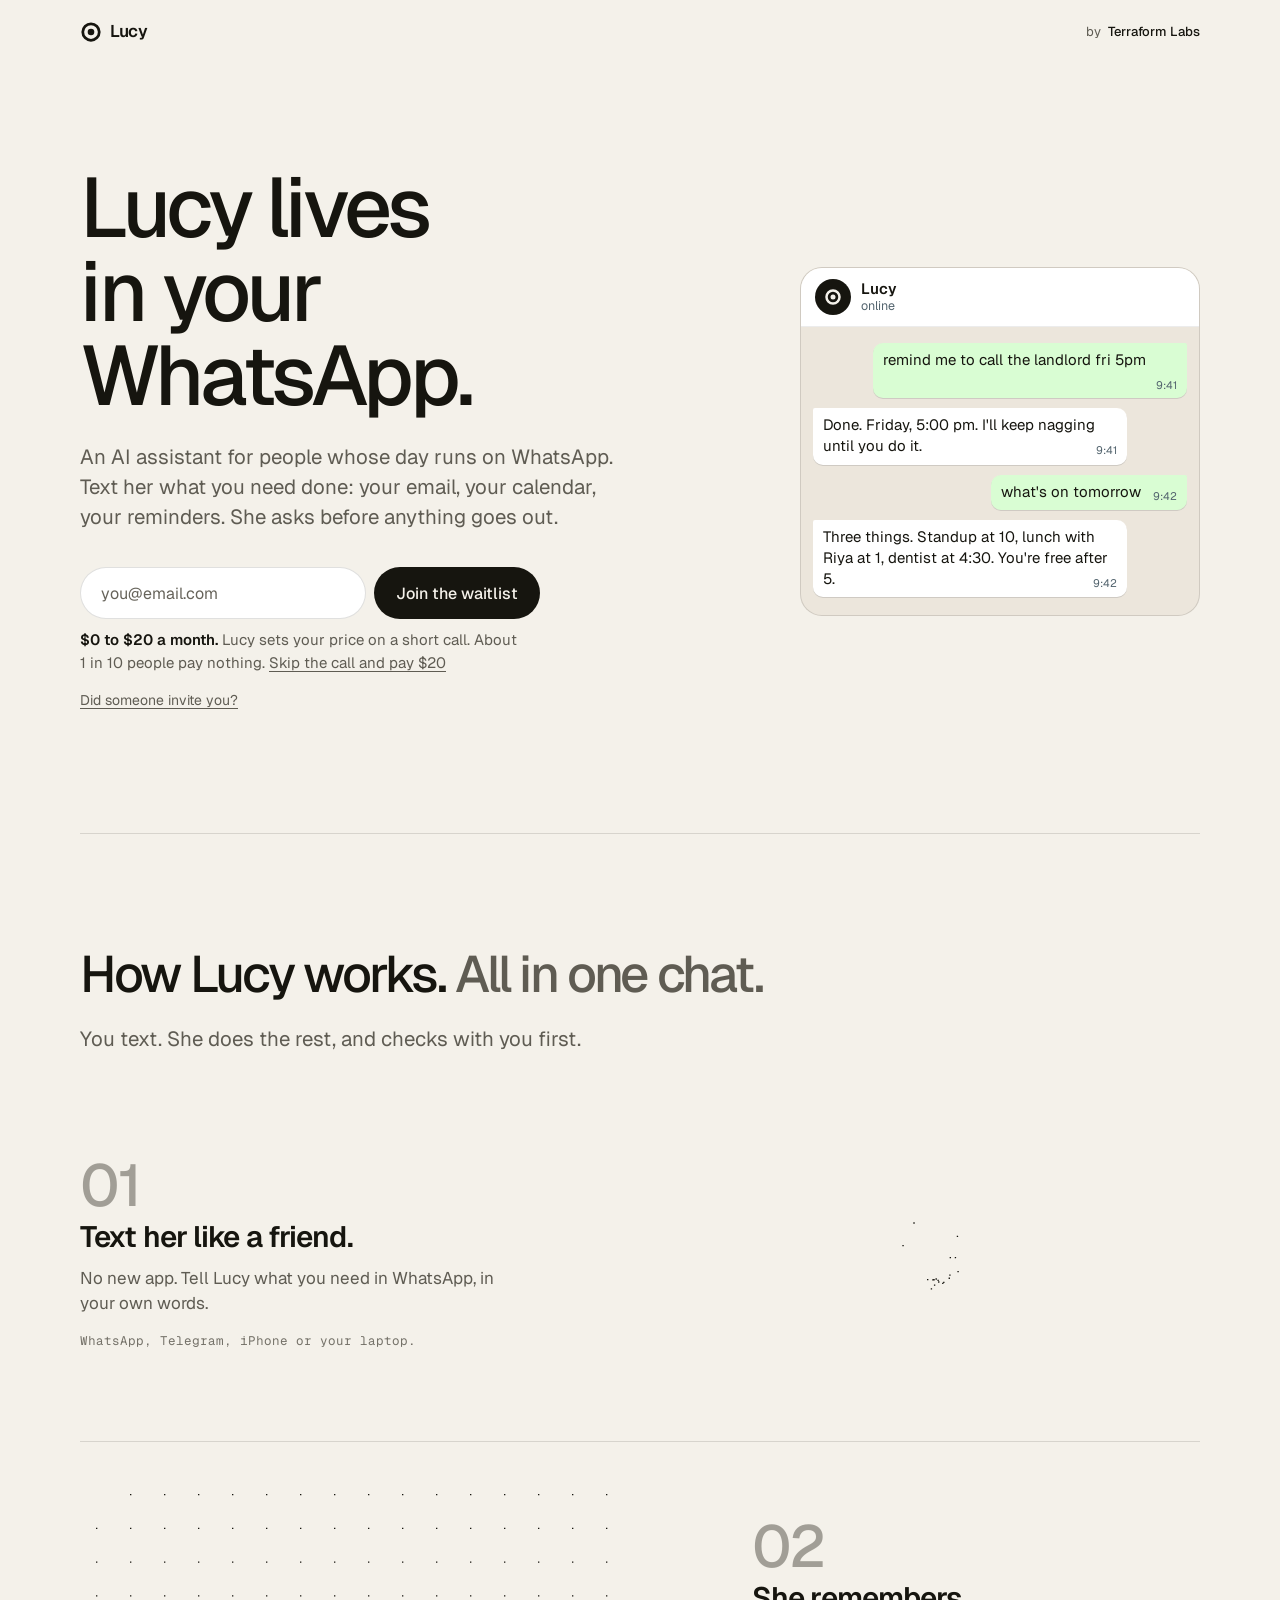
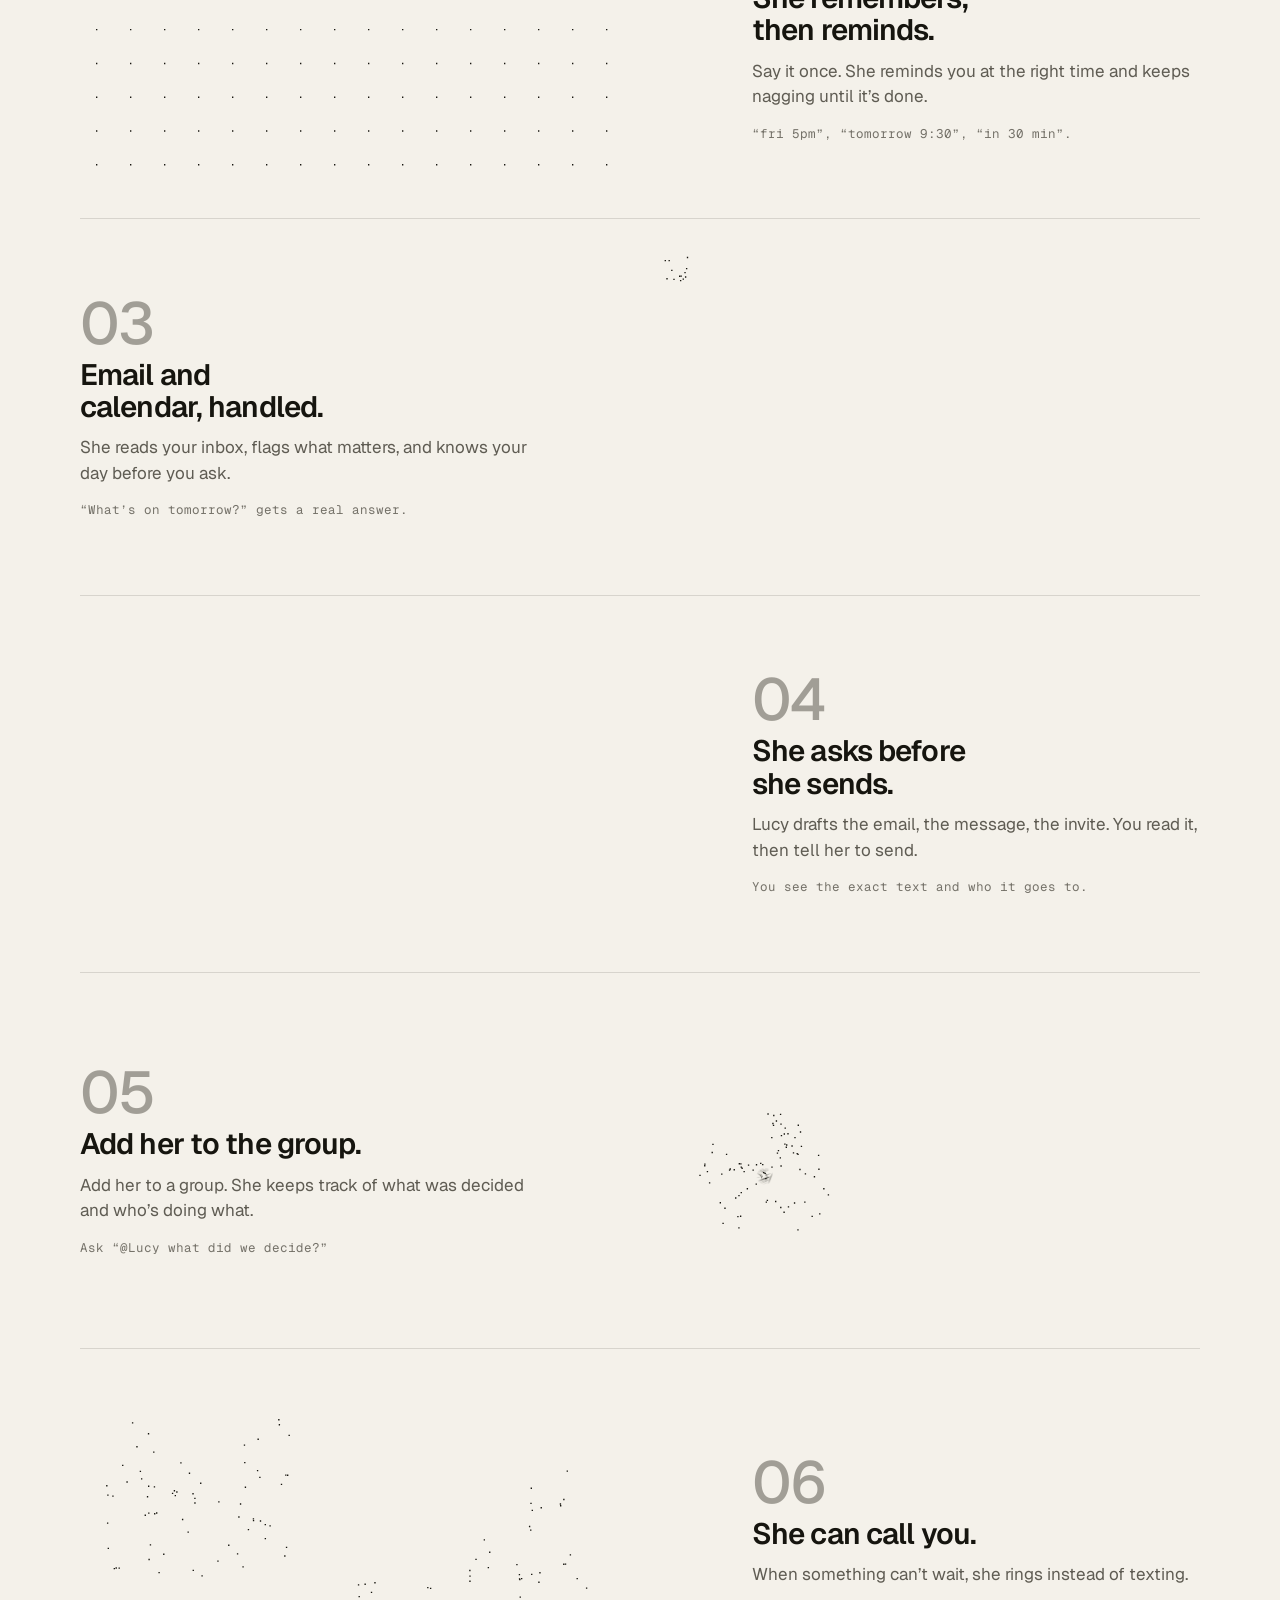
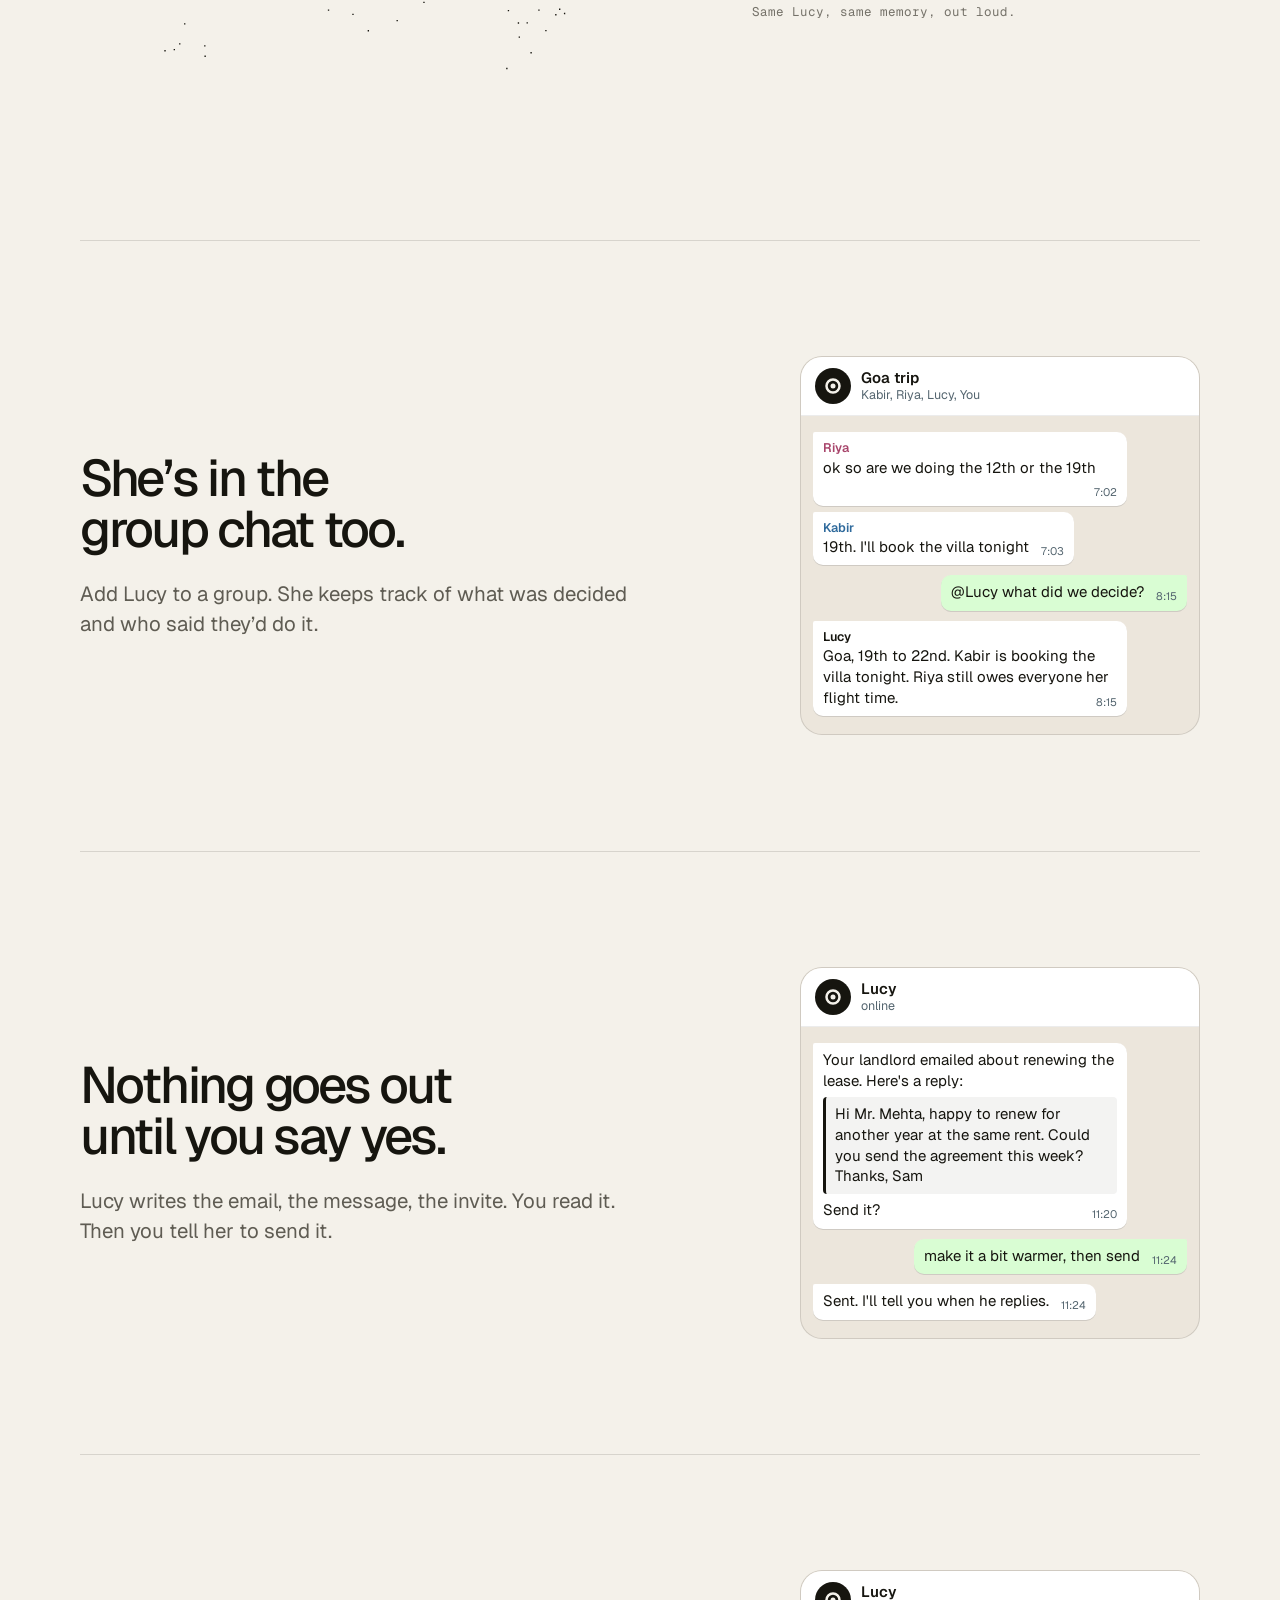
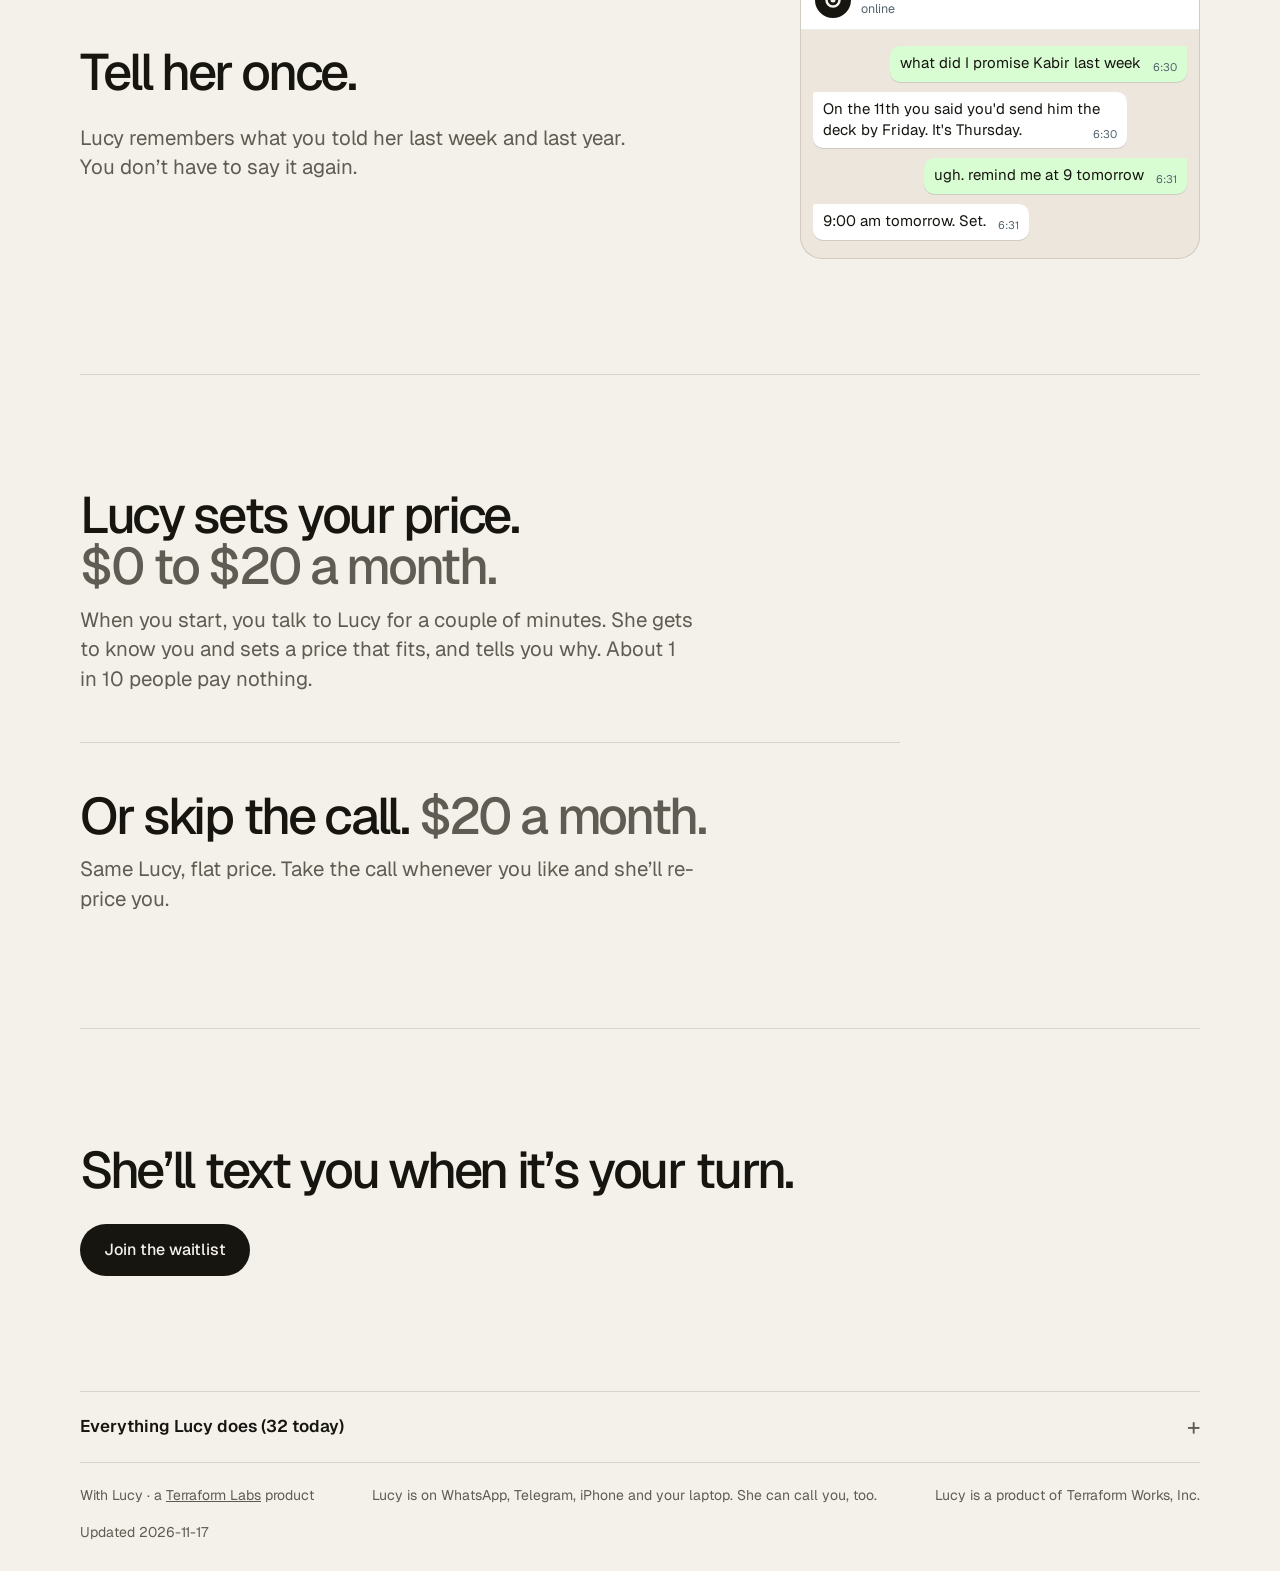
==== commit e59f2dfe: "Lucy hero: say what Lucy is, who it's for, the price, and "Join the waitlist" TFL T001: withlucy.ai:" ====
--- a/index.html
+++ b/index.html
@@ -25,7 +25,7 @@
    1. One idea per screen.  2. Show the chat, not a drawing of the product.
    3. One typeface, one ink, paper background. No gradients, glows or decoration.
    4. Every sentence is one you could say out loud to a friend.
-   5. One action: join the waitlist. Everything else is a link.
+   5. One action: join the waitlist (then talk to Lucy, or skip the call for a flat $20). Everything else is a link.
    The only colour on the page is inside the chats. */
 :root{
   --bg:#f4f1ea;--ink:#16150f;--soft:#5f5c53;--rule:rgba(22,21,15,.13);
@@ -74,7 +74,8 @@
 .wl input:focus{border-color:var(--ink)}
 .wl button{height:52px;background:var(--ink);color:var(--bg);border:0;font:500 16px var(--sans);padding:0 22px;border-radius:999px;cursor:pointer}
 .wl button:disabled{opacity:.5;cursor:default}
-.wl .note{font-size:14px;color:var(--soft)}
+.wl .note{font-size:15px;color:var(--soft)}
+.wl .note strong{font-weight:600;color:var(--ink)}
 .wl .note .skipc{height:auto;background:none;color:var(--soft);font:inherit;padding:0;border-radius:0;text-decoration:underline;text-underline-offset:3px}
 .wl .msg{font-size:14px;color:var(--soft)}.wl .msg:empty{display:none}
 .inv summary{font-size:14px;color:var(--soft);cursor:pointer;width:max-content;text-decoration:underline;text-underline-offset:3px;list-style:none;padding:6px 0}
@@ -216,11 +217,11 @@
 <section class="screen first" aria-labelledby="h-hero">
   <div>
     <h1 id="h-hero">Lucy lives in your WhatsApp.</h1>
-    <p class="say">Text her what you need done. She handles your email, your calendar and your reminders, and she asks before anything goes out.</p>
+    <p class="say">An AI assistant for people whose day runs on WhatsApp. Text her what you need done: your email, your calendar, your reminders. She asks before anything goes out.</p>
     <form class="wl" id="wl" novalidate>
       <label for="wl-email">Email</label>
-      <div class="row"><input id="wl-email" type="email" name="email" placeholder="you@email.com" autocomplete="email" inputmode="email" required><button id="wl-btn" type="submit">Talk to Lucy</button></div>
-      <p class="note">Talk to Lucy for a couple of minutes and she sets your price, anywhere from $0 to $20 a month. <button class="skipc" id="wl-skip" type="button">Skip the call and pay $20</button></p>
+      <div class="row"><input id="wl-email" type="email" name="email" placeholder="you@email.com" autocomplete="email" inputmode="email" required><button id="wl-btn" type="submit">Join the waitlist</button></div>
+      <p class="note"><strong>$0 to $20 a month.</strong> Lucy sets your price on a short call. About 1&nbsp;in&nbsp;10 people pay nothing. <button class="skipc" id="wl-skip" type="button">Skip the call and pay $20</button></p>
       <details class="inv" id="wl-inv"><summary>Did someone invite you?</summary>
         <input id="wl-ref" type="text" name="ref_visible" maxlength="32" placeholder="Their name or code" aria-label="Who invited you? Their name or code" autocomplete="off">
       </details>
@@ -352,7 +353,7 @@
 <section class="screen solo end" aria-labelledby="h-end">
   <div>
     <h2 id="h-end">She&rsquo;ll text you when it&rsquo;s your turn.</h2>
-    <a class="cta" href="#wl" id="cta-end">Talk to Lucy</a>
+    <a class="cta" href="#wl" id="cta-end">Join the waitlist</a>
   </div>
 </section>
 </main>
